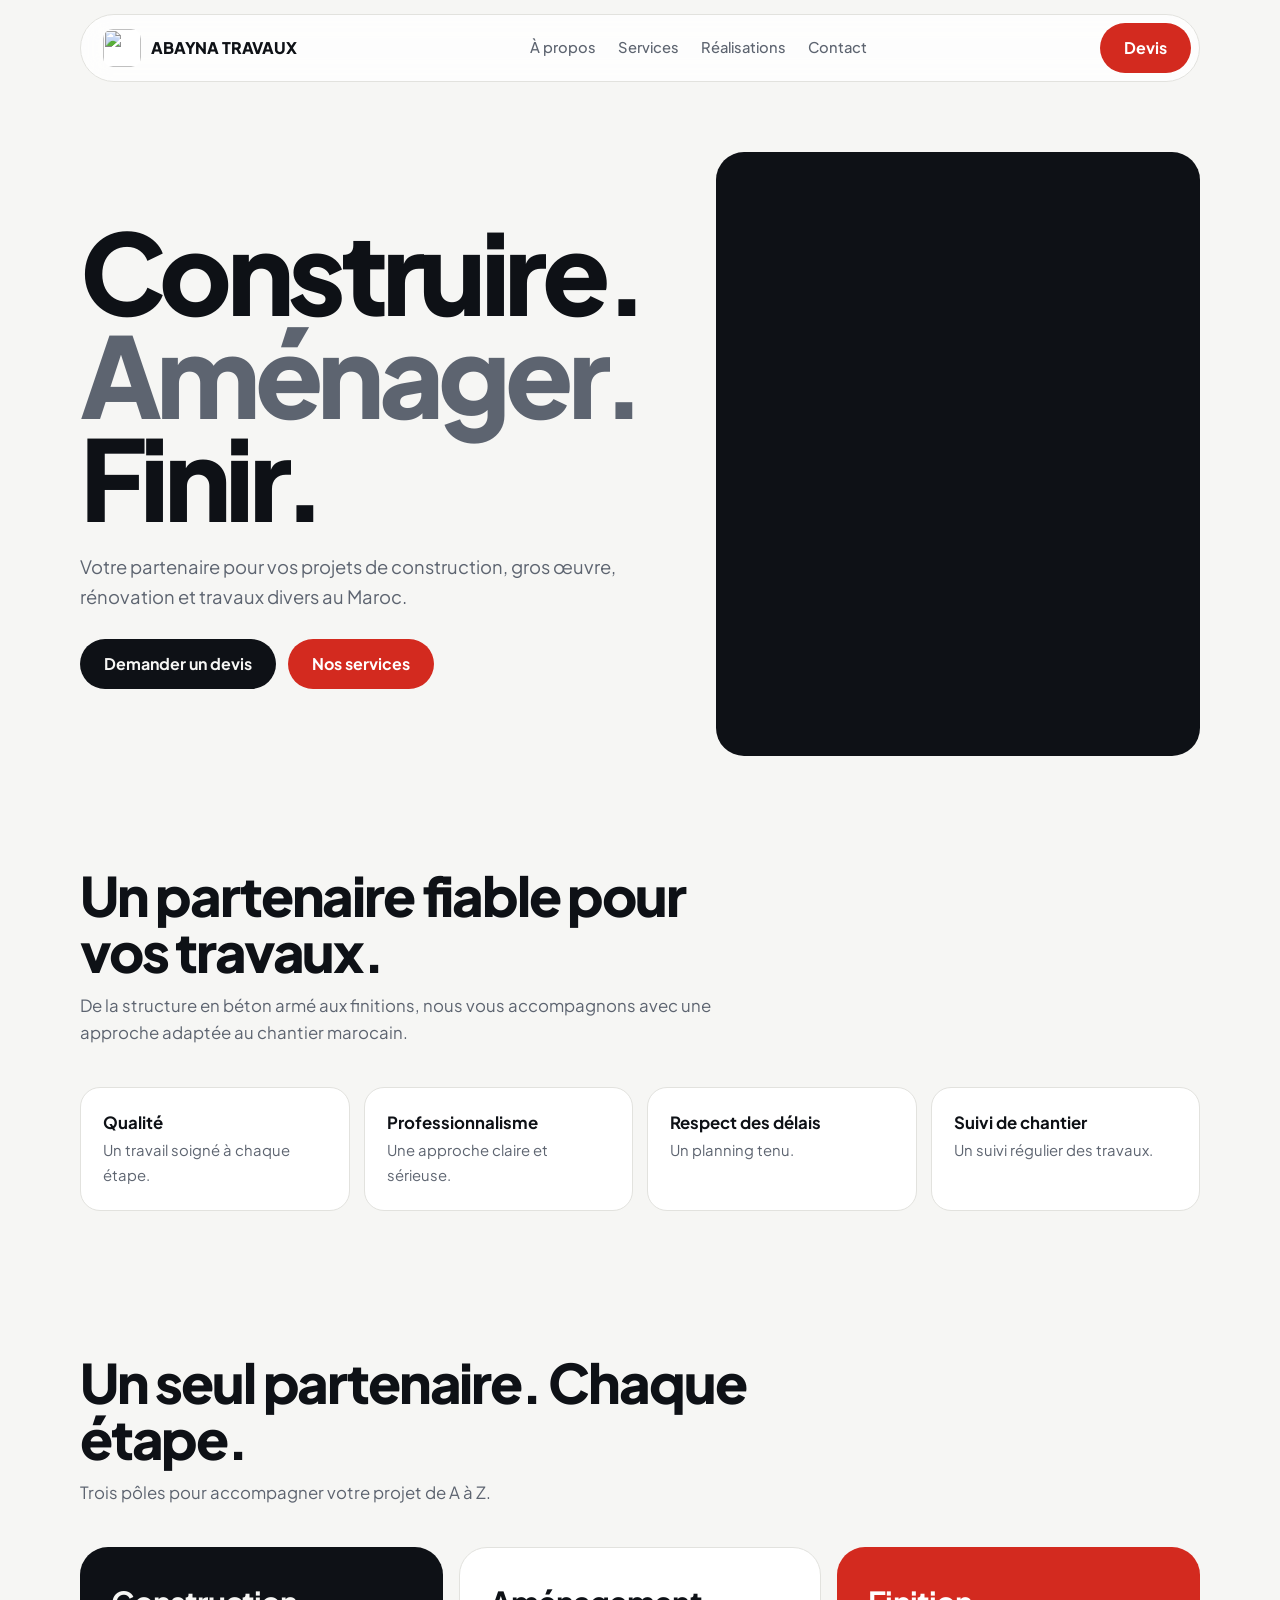
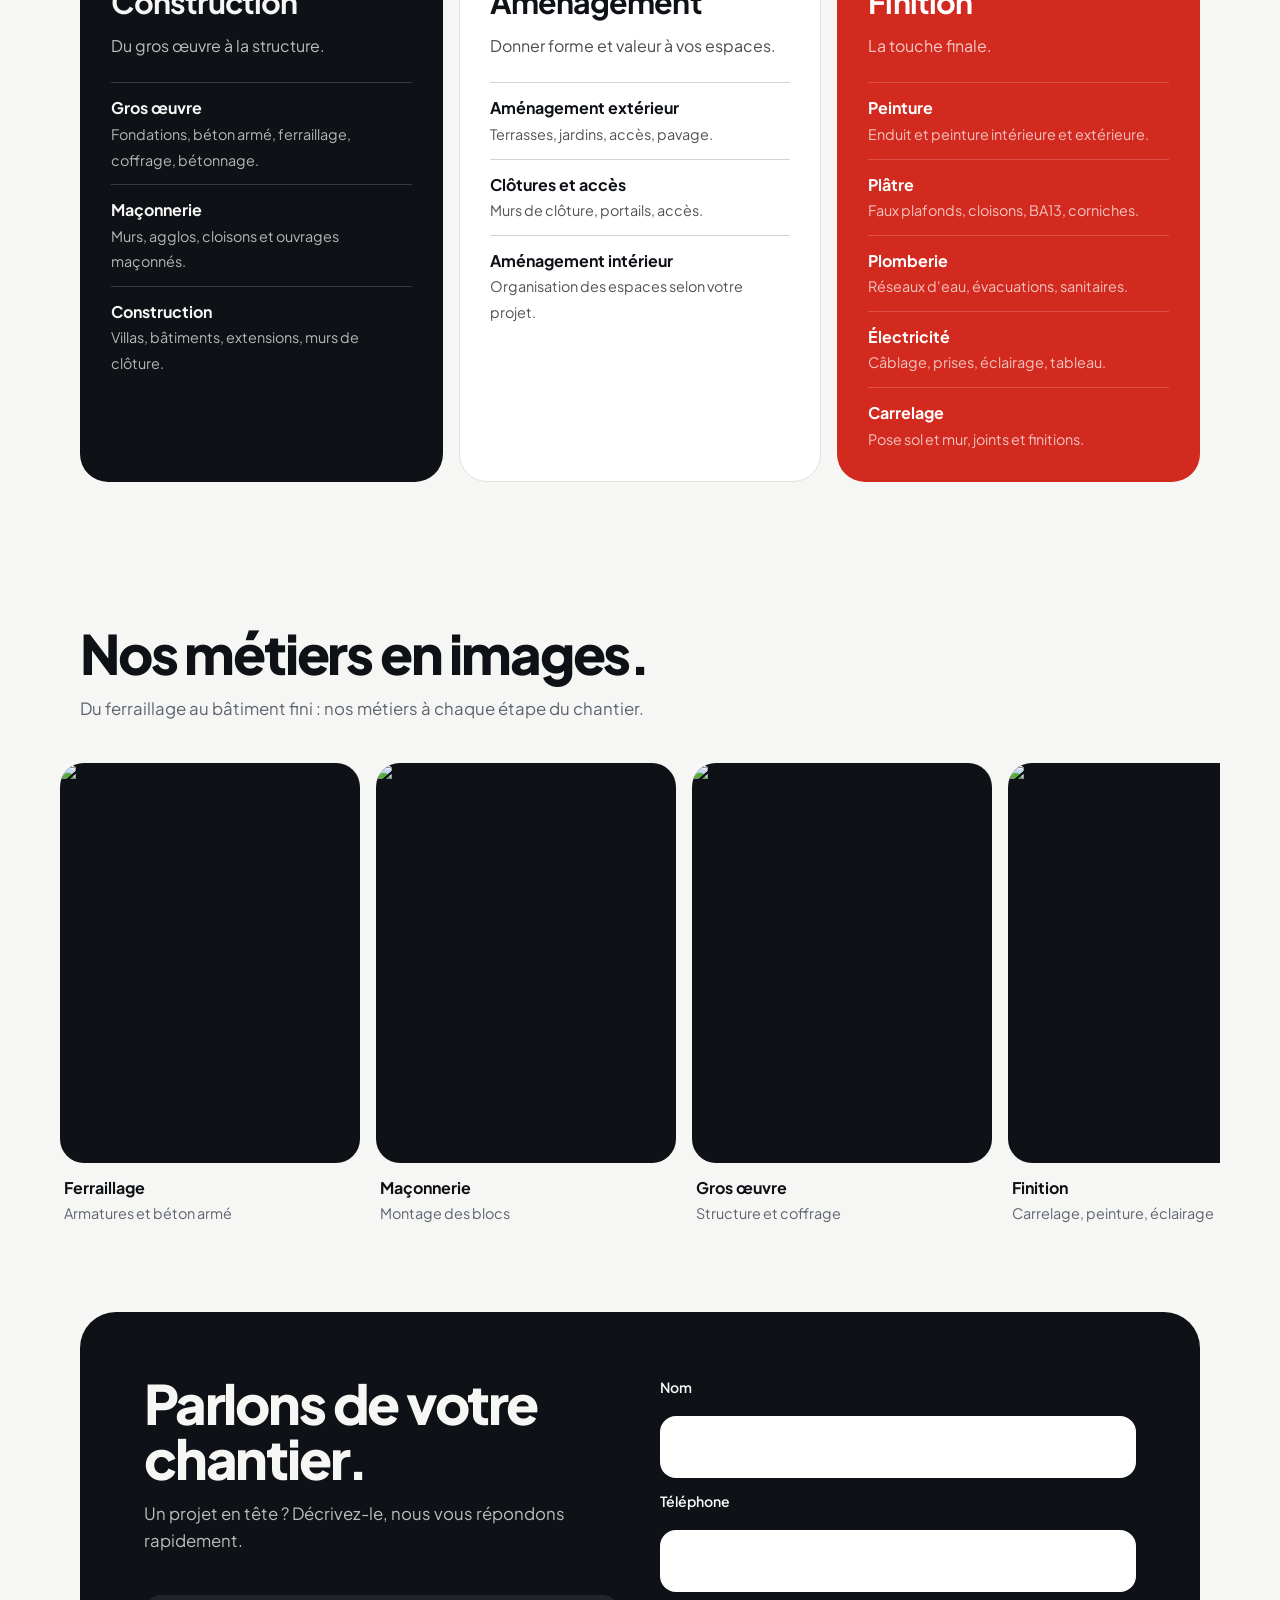
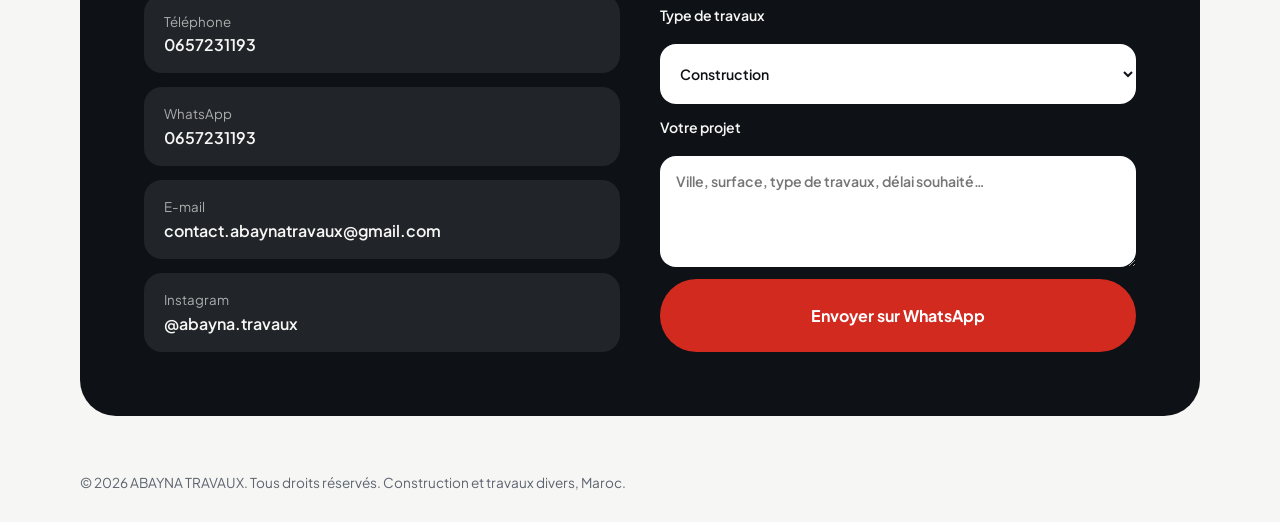
==== index.html @ 424bc0f3 "Add files via upload" ====
<!DOCTYPE html>
<html lang="fr">
<head>
<meta charset="utf-8">
<meta name="viewport" content="width=device-width, initial-scale=1, viewport-fit=cover">
<title>ABAYNA TRAVAUX | Construction, Aménagement & Finition</title>
<meta name="description" content="ABAYNA TRAVAUX : construction, gros œuvre, rénovation et finitions au Maroc.">
<link href="https://fonts.googleapis.com/css2?family=Plus+Jakarta+Sans:wght@400;500;700;800&display=swap" rel="stylesheet">
<link rel="stylesheet" href="style.css">
</head>
<body>
<header><div class="w"><div class="bar">
<a class="logo" href="#accueil"><img src="assets/logo.png" alt="" width="38" height="38">ABAYNA TRAVAUX</a>
<nav aria-label="Navigation principale"><a href="#apropos">À propos</a><a href="#services">Services</a><a href="#projets">Réalisations</a><a href="#contact">Contact</a></nav>
<a class="btn" href="#contact">Devis</a>
</div></div></header>

<main class="w" id="accueil">
<div class="hero">
<div>
<h1><span>Construire.</span><span>Aménager.</span><span>Finir.</span></h1>
<p>Votre partenaire pour vos projets de construction, gros œuvre, rénovation et travaux divers au Maroc.</p>
<div class="btns"><a class="btn d" href="#contact">Demander un devis</a><a class="btn" href="#services">Nos services</a></div>
</div>
<div class="art"><video src="assets/hero.mp4" poster="assets/poster.jpg" autoplay muted loop playsinline preload="auto" aria-label="Une villa, du gros œuvre à la finition"></video></div>
</div>

<section id="apropos">
<h2>Un partenaire fiable pour vos travaux.</h2>
<p class="lead">De la structure en béton armé aux finitions, nous vous accompagnons avec une approche adaptée au chantier marocain.</p>
<div class="vals">
<div><b>Qualité</b><span>Un travail soigné à chaque étape.</span></div>
<div><b>Professionnalisme</b><span>Une approche claire et sérieuse.</span></div>
<div><b>Respect des délais</b><span>Un planning tenu.</span></div>
<div><b>Suivi de chantier</b><span>Un suivi régulier des travaux.</span></div>
</div>
</section>

<section id="services">
<h2>Un seul partenaire. Chaque étape.</h2>
<p class="lead">Trois pôles pour accompagner votre projet de A à Z.</p>
<div class="bento">
<div class="pole k"><h3>Construction</h3><p>Du gros œuvre à la structure.</p><ul>
<li><b>Gros œuvre</b><span>Fondations, béton armé, ferraillage, coffrage, bétonnage.</span></li>
<li><b>Maçonnerie</b><span>Murs, agglos, cloisons et ouvrages maçonnés.</span></li>
<li><b>Construction</b><span>Villas, bâtiments, extensions, murs de clôture.</span></li></ul></div>
<div class="pole"><h3>Aménagement</h3><p>Donner forme et valeur à vos espaces.</p><ul>
<li><b>Aménagement extérieur</b><span>Terrasses, jardins, accès, pavage.</span></li>
<li><b>Clôtures et accès</b><span>Murs de clôture, portails, accès.</span></li>
<li><b>Aménagement intérieur</b><span>Organisation des espaces selon votre projet.</span></li></ul></div>
<div class="pole y"><h3>Finition</h3><p>La touche finale.</p><ul>
<li><b>Peinture</b><span>Enduit et peinture intérieure et extérieure.</span></li>
<li><b>Plâtre</b><span>Faux plafonds, cloisons, BA13, corniches.</span></li>
<li><b>Plomberie</b><span>Réseaux d'eau, évacuations, sanitaires.</span></li>
<li><b>Électricité</b><span>Câblage, prises, éclairage, tableau.</span></li>
<li><b>Carrelage</b><span>Pose sol et mur, joints et finitions.</span></li></ul></div>
</div>
</section>

<section id="projets">
<h2>Nos métiers en images.</h2>
<p class="lead">Du ferraillage au bâtiment fini : nos métiers à chaque étape du chantier.</p>
<div class="rail"><figure><img src="assets/ferraillage.jpg" alt="Ouvrier ferrailleur sur un chantier" loading="lazy"><figcaption><b>Ferraillage</b><span>Armatures et béton armé</span></figcaption></figure><figure><img src="assets/maconnerie.jpg" alt="Maçons montant un mur en blocs" loading="lazy"><figcaption><b>Maçonnerie</b><span>Montage des blocs</span></figcaption></figure><figure><img src="assets/gros-oeuvre.jpg" alt="Bâtiment en béton en construction" loading="lazy"><figcaption><b>Gros œuvre</b><span>Structure et coffrage</span></figcaption></figure><figure><img src="assets/finition.jpg" alt="Ouvriers de finition dans une cuisine" loading="lazy"><figcaption><b>Finition</b><span>Carrelage, peinture, éclairage</span></figcaption></figure><figure><img src="assets/batiment-fini.jpg" alt="Villa moderne terminée" loading="lazy"><figcaption><b>Bâtiment fini</b><span>Façade et revêtements</span></figcaption></figure>
</div>
</section>

<div class="contact" id="contact">
<div>
<h2>Parlons de votre chantier.</h2>
<p class="lead">Un projet en tête ? Décrivez-le, nous vous répondons rapidement.</p>
<div class="info">
<a href="tel:+212657231193"><small>Téléphone</small>0657231193</a>
<a href="https://wa.me/212657231193"><small>WhatsApp</small>0657231193</a>
<a href="mailto:contact.abaynatravaux@gmail.com"><small>E-mail</small>contact.abaynatravaux@gmail.com</a>
<a href="https://www.instagram.com/abayna.travaux/"><small>Instagram</small>@abayna.travaux</a>
</div>
</div>
<form id="f">
<label>Nom<input name="nom" required autocomplete="name"></label>
<label>Téléphone<input name="tel" type="tel" required autocomplete="tel"></label>
<label>Type de travaux<select name="type"><option>Construction</option><option>Aménagement</option><option>Finition</option><option>Autre</option></select></label>
<label>Votre projet<textarea name="msg" placeholder="Ville, surface, type de travaux, délai souhaité…"></textarea></label>
<button class="btn" type="submit">Envoyer sur WhatsApp</button>
</form>
</div>
</main>

<footer><div class="w">© 2026 ABAYNA TRAVAUX. Tous droits réservés. Construction et travaux divers, Maroc.</div></footer>

<script src="script.js"></script>
</body>
</html>
---- style.css ----
:root{--bg:#f6f6f4;--ink:#0e1116;--mut:#5d6470;--card:#fff;--line:#e2e2de;--acc:#d32a1f;--on-acc:#ffffff;--panel:#0e1116;--on-panel:#f6f6f4;--r:28px;
box-sizing:border-box;padding-top:env(safe-area-inset-top,0px);padding-bottom:env(safe-area-inset-bottom,0px)}
@media(prefers-color-scheme:dark){:root:not([data-theme="light"]){--bg:#0b0e13;--ink:#f1f1ee;--mut:#9aa1ad;--card:#141922;--line:#232a36;--panel:#1b2230;--on-panel:#f1f1ee}
}
:root[data-theme="dark"]{--bg:#0b0e13;--ink:#f1f1ee;--mut:#9aa1ad;--card:#141922;--line:#232a36;--panel:#1b2230;--on-panel:#f1f1ee}
*{box-sizing:border-box}
html{scroll-padding-top:90px;scroll-behavior:smooth}
body{margin:0;background:var(--bg);color:var(--ink);font-family:"Plus Jakarta Sans",system-ui,Arial,sans-serif;line-height:1.6;-webkit-font-smoothing:antialiased}
a{color:inherit}
:focus-visible{outline:3px solid var(--acc);outline-offset:3px}
.w{max-width:1160px;margin:0 auto;padding:0 20px}
header{position:sticky;top:env(safe-area-inset-top,0px);z-index:10;padding:14px 0}
.bar{display:flex;justify-content:space-between;align-items:center;gap:12px;background:color-mix(in srgb,var(--card) 80%,transparent);backdrop-filter:blur(14px);-webkit-backdrop-filter:blur(14px);border:1px solid var(--line);border-radius:999px;padding:8px 8px 8px 22px}
.logo{font-weight:800;text-decoration:none;letter-spacing:-.01em;white-space:nowrap}
nav{display:flex;gap:22px;font-weight:500;font-size:.92rem}
nav a{text-decoration:none;color:var(--mut)}
nav a:hover{color:var(--ink)}
.btn{display:inline-flex;align-items:center;justify-content:center;background:var(--acc);color:var(--on-acc);font:inherit;font-weight:700;padding:12px 24px;border-radius:999px;text-decoration:none;border:0;cursor:pointer;transition:transform .15s}
.btn:hover{transform:translateY(-2px)}
.btn.d{background:var(--ink);color:var(--bg)}
.hero{padding:56px 0 40px;display:grid;grid-template-columns:1.25fr 1fr;gap:32px;align-items:center}
h1{font-size:clamp(3rem,9vw,7rem);line-height:.92;font-weight:800;letter-spacing:-.05em;margin:0 0 24px}
h1 span{display:block}
h1 span:nth-child(2){color:var(--mut)}
.hero p{max-width:46ch;font-size:1.15rem;color:var(--mut);margin:0 0 28px}
.btns{display:flex;gap:12px;flex-wrap:wrap}
.art{aspect-ratio:4/5;border-radius:var(--r);background:var(--panel);position:relative;overflow:hidden}
.art i{position:absolute;bottom:0;background:linear-gradient(180deg,#3a4556,#232b38);border-radius:10px 10px 0 0;width:22%}
.art i:nth-child(1){left:8%;height:46%}
.art i:nth-child(2){left:32%;height:78%;background:linear-gradient(180deg,var(--acc),#e0a800)}
.art i:nth-child(3){left:56%;height:58%}
.art i:nth-child(4){left:80%;height:34%;width:14%}
.art::after{content:"";position:absolute;inset:0;background-image:linear-gradient(rgba(255,255,255,.06) 1px,transparent 1px),linear-gradient(90deg,rgba(255,255,255,.06) 1px,transparent 1px);background-size:36px 36px}
section{padding:72px 0}
h2{font-size:clamp(2rem,5vw,3.4rem);font-weight:800;letter-spacing:-.04em;line-height:1.02;margin:0 0 14px;max-width:18ch}
.lead{color:var(--mut);max-width:58ch;margin:0 0 40px;font-size:1.05rem}
.vals{display:grid;grid-template-columns:repeat(auto-fit,minmax(210px,1fr));gap:14px}
.vals div{background:var(--card);border:1px solid var(--line);border-radius:20px;padding:22px}
.vals b{display:block;font-size:1.05rem}
.vals span{color:var(--mut);font-size:.93rem}
.bento{display:grid;grid-template-columns:repeat(3,1fr);gap:16px}
.pole{background:var(--card);border:1px solid var(--line);border-radius:var(--r);padding:30px;display:flex;flex-direction:column;gap:6px}
.pole.k{background:var(--panel);color:var(--on-panel);border-color:transparent}
.pole.y{background:var(--acc);color:#fff;border-color:transparent}
.pole h3{font-size:1.9rem;letter-spacing:-.03em;margin:0}
.pole>p{margin:0 0 18px;opacity:.75}
.pole ul{list-style:none;margin:0;padding:0;display:grid;gap:12px}
.pole li{padding-top:12px;border-top:1px solid color-mix(in srgb,currentColor 18%,transparent)}
.pole li b{display:block}
.pole li span{font-size:.9rem;opacity:.72}
.rail{display:flex;gap:16px;overflow-x:auto;padding-bottom:14px;scroll-snap-type:x mandatory;margin:0 -20px;padding-inline:20px}
.rail figure{flex:0 0 min(78vw,300px);margin:0;scroll-snap-align:start}
.ph{aspect-ratio:3/4;border-radius:24px;background:linear-gradient(160deg,var(--panel),#3a4556);position:relative;overflow:hidden}
.ph::before{content:attr(data-n);position:absolute;top:16px;left:18px;font-weight:800;font-size:2.4rem;letter-spacing:-.04em;color:var(--acc)}
.rail figcaption{padding:12px 4px 0}
.rail figcaption b{display:block}
.rail figcaption span{color:var(--mut);font-size:.9rem}
.contact{background:var(--panel);color:var(--on-panel);border-radius:36px;padding:clamp(28px,6vw,64px);display:grid;grid-template-columns:1fr 1fr;gap:40px;margin-bottom:56px}
.contact h2{max-width:12ch}
.contact .lead{opacity:.75;color:inherit}
.info{display:grid;gap:14px;margin-top:8px}
.info a{display:block;padding:16px 20px;border-radius:18px;background:color-mix(in srgb,currentColor 8%,transparent);text-decoration:none;font-weight:600}
.info a small{display:block;font-weight:400;opacity:.65}
form{display:grid;gap:12px}
label{font-weight:600;font-size:.88rem;display:grid;gap:6px}
input,select,textarea{font:inherit;padding:14px 16px;border:0;background:#fff;color:#0e1116;border-radius:16px;width:100%}
textarea{min-height:100px;resize:vertical}
footer{padding:0 0 28px;font-size:.85rem;color:var(--mut)}
@media(max-width:860px){.hero,.contact{grid-template-columns:1fr}
.bento{grid-template-columns:1fr}
nav{display:none}
.art{aspect-ratio:16/10}
section{padding:52px 0}
}
@media(prefers-reduced-motion:reduce){*{transition:none!important;scroll-behavior:auto!important}
}
.logo{display:flex;align-items:center;gap:10px}
.logo img{width:38px;height:38px;border-radius:10px;background:#fff;display:block}
.art::after{display:none}
.art video{position:absolute;inset:0;width:100%;height:100%;object-fit:cover;display:block}
.rail img{width:100%;aspect-ratio:3/4;object-fit:cover;border-radius:24px;display:block;background:var(--panel)}
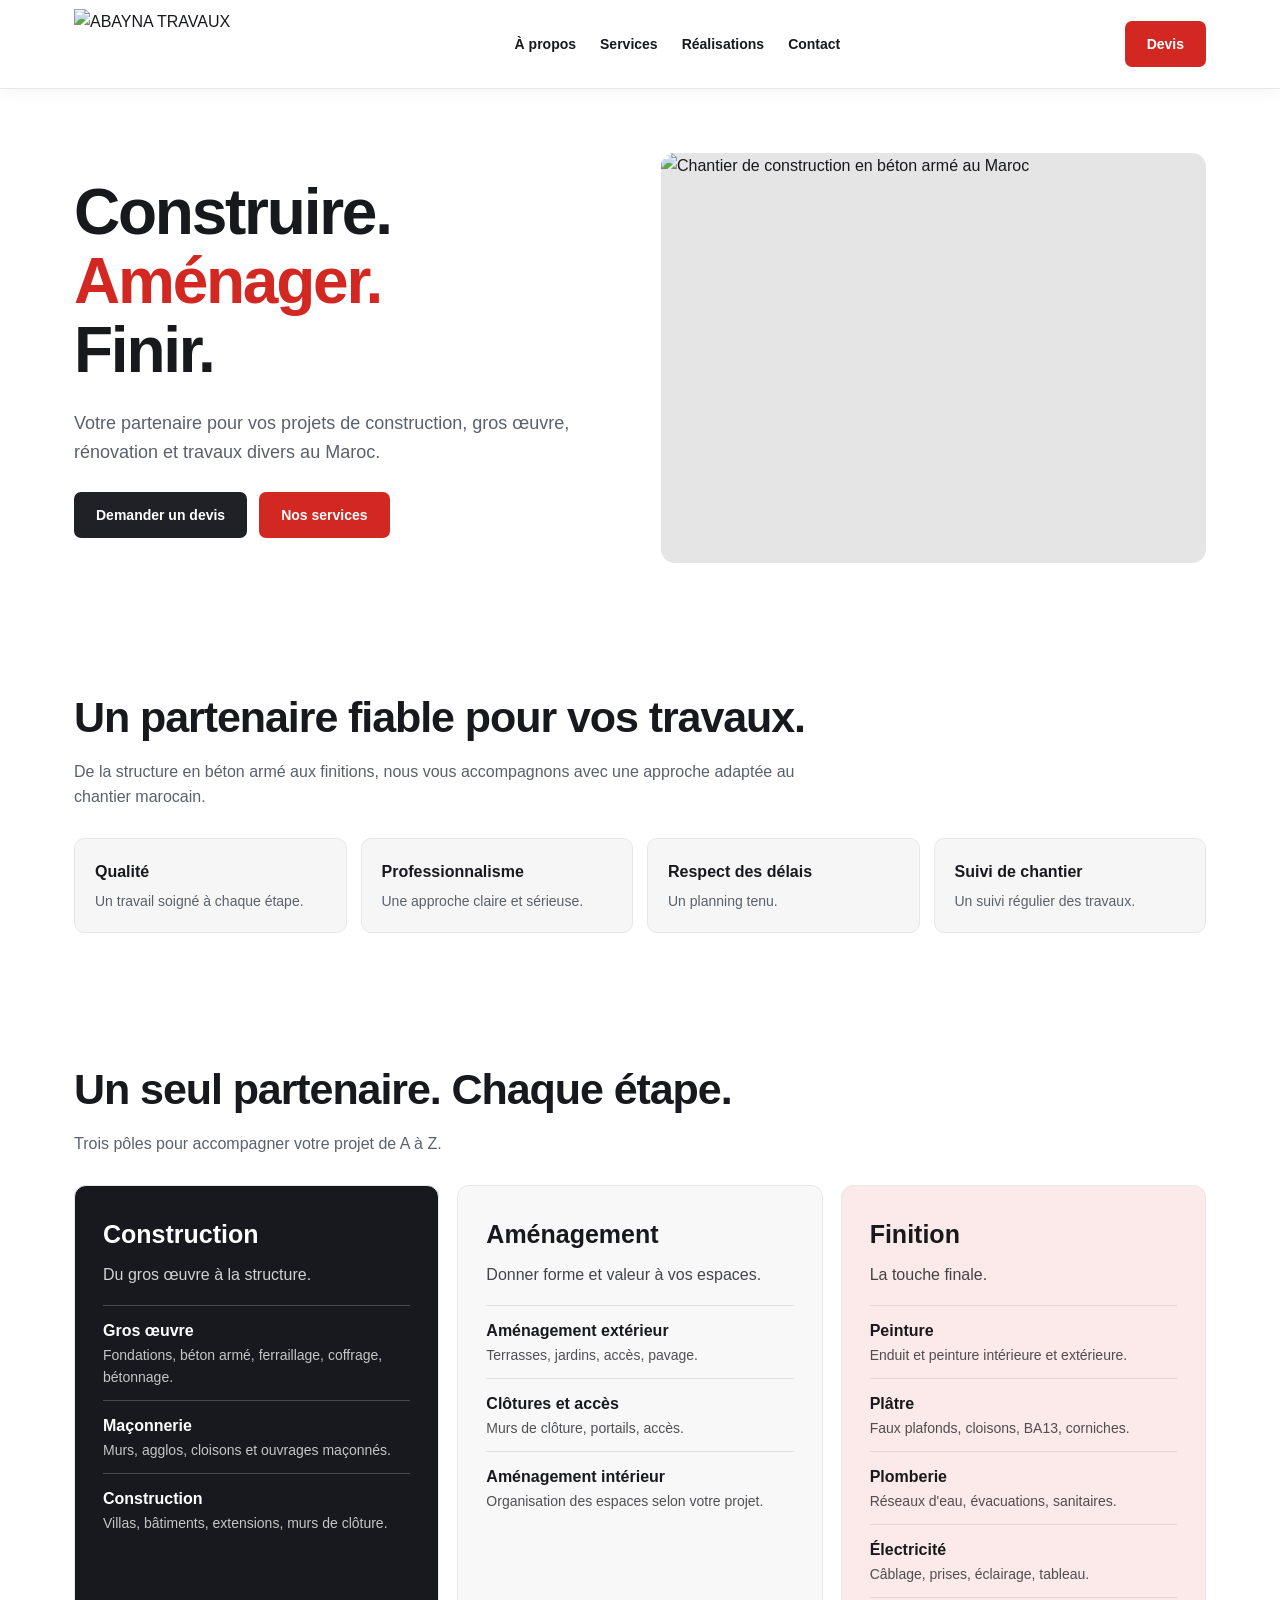
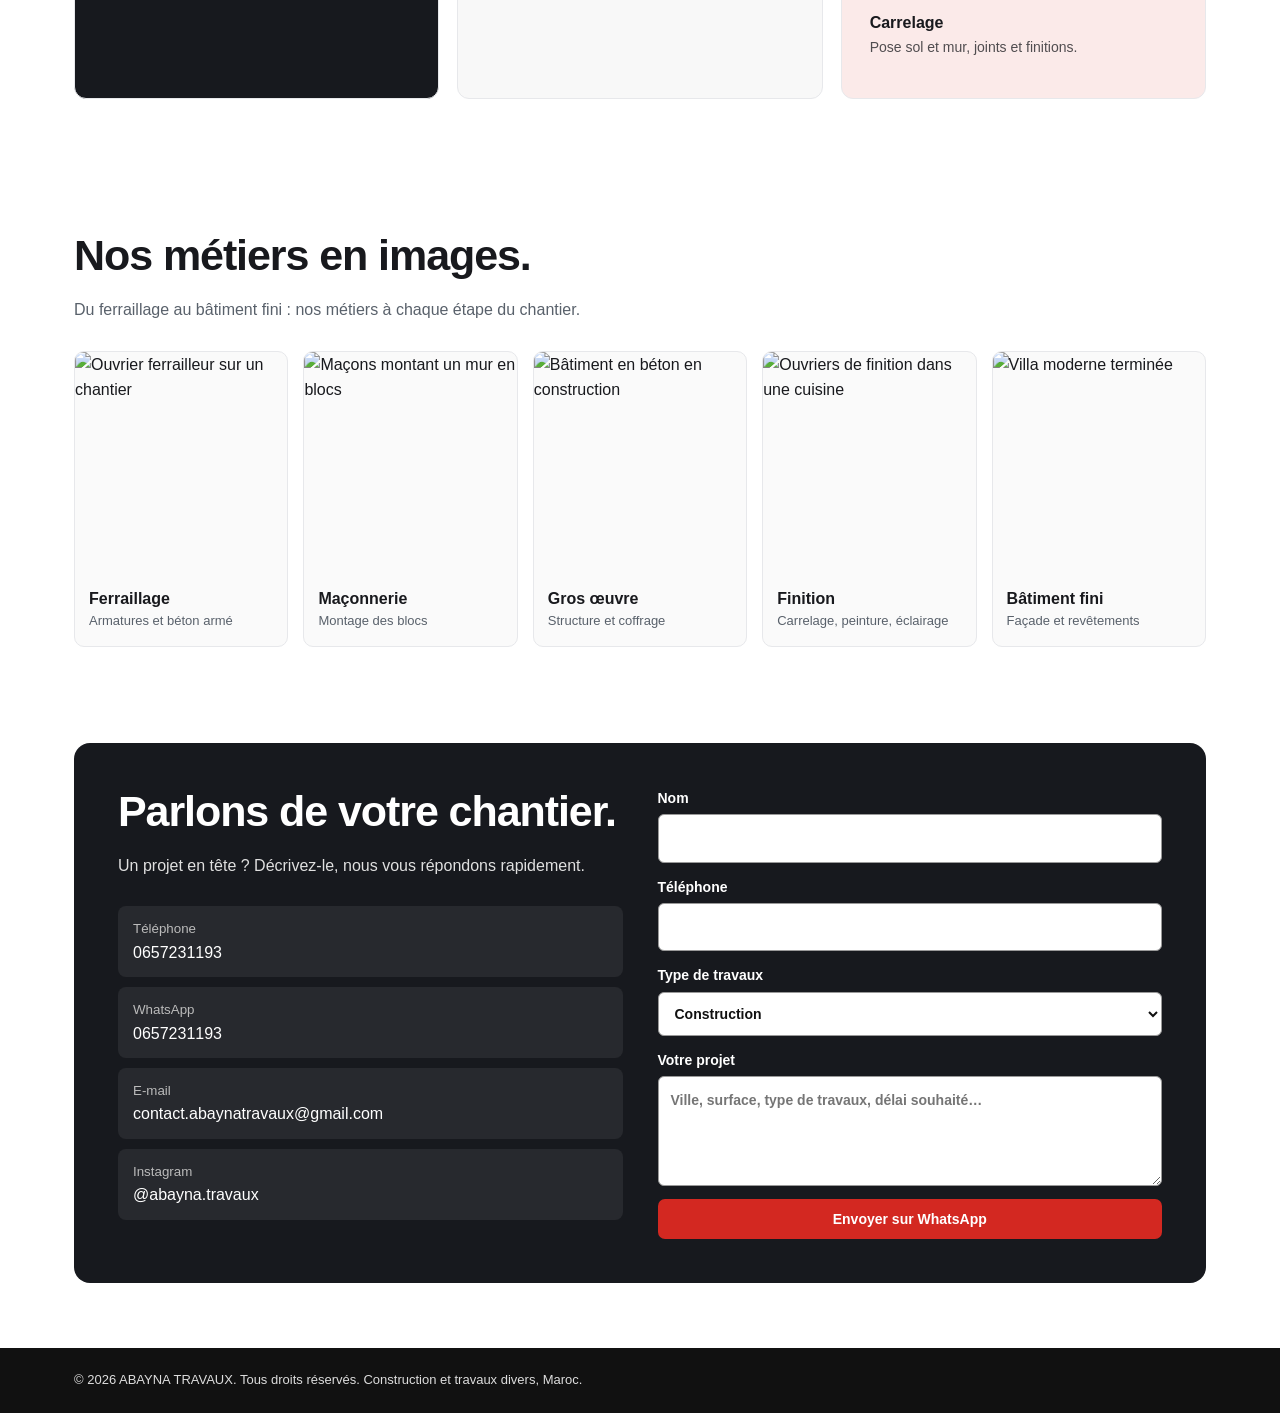
==== commit d1e6c982: "Add files via upload" ====
--- a/index.html
+++ b/index.html
@@ -10,7 +10,7 @@
 </head>
 <body>
 <header><div class="w"><div class="bar">
-<a class="logo" href="#accueil"><img src="assets/logo.png" alt="" width="38" height="38">ABAYNA TRAVAUX</a>
+<a class="logo" href="#accueil"><img src="assets/logo.png" alt="ABAYNA TRAVAUX"></a>
 <nav aria-label="Navigation principale"><a href="#apropos">À propos</a><a href="#services">Services</a><a href="#projets">Réalisations</a><a href="#contact">Contact</a></nav>
 <a class="btn" href="#contact">Devis</a>
 </div></div></header>
@@ -22,7 +22,7 @@
 <p>Votre partenaire pour vos projets de construction, gros œuvre, rénovation et travaux divers au Maroc.</p>
 <div class="btns"><a class="btn d" href="#contact">Demander un devis</a><a class="btn" href="#services">Nos services</a></div>
 </div>
-<div class="art"><video src="assets/hero.mp4" poster="assets/poster.jpg" autoplay muted loop playsinline preload="auto" aria-label="Une villa, du gros œuvre à la finition"></video></div>
+<div class="art"><img src="assets/gros-oeuvre.jpg" alt="Chantier de construction en béton armé au Maroc" fetchpriority="high"></div>
 </div>
 
 <section id="apropos">
--- a/style.css
+++ b/style.css
@@ -1,82 +1,3 @@
-:root{--bg:#f6f6f4;--ink:#0e1116;--mut:#5d6470;--card:#fff;--line:#e2e2de;--acc:#d32a1f;--on-acc:#ffffff;--panel:#0e1116;--on-panel:#f6f6f4;--r:28px;
-box-sizing:border-box;padding-top:env(safe-area-inset-top,0px);padding-bottom:env(safe-area-inset-bottom,0px)}
-@media(prefers-color-scheme:dark){:root:not([data-theme="light"]){--bg:#0b0e13;--ink:#f1f1ee;--mut:#9aa1ad;--card:#141922;--line:#232a36;--panel:#1b2230;--on-panel:#f1f1ee}
-}
-:root[data-theme="dark"]{--bg:#0b0e13;--ink:#f1f1ee;--mut:#9aa1ad;--card:#141922;--line:#232a36;--panel:#1b2230;--on-panel:#f1f1ee}
-*{box-sizing:border-box}
-html{scroll-padding-top:90px;scroll-behavior:smooth}
-body{margin:0;background:var(--bg);color:var(--ink);font-family:"Plus Jakarta Sans",system-ui,Arial,sans-serif;line-height:1.6;-webkit-font-smoothing:antialiased}
-a{color:inherit}
-:focus-visible{outline:3px solid var(--acc);outline-offset:3px}
-.w{max-width:1160px;margin:0 auto;padding:0 20px}
-header{position:sticky;top:env(safe-area-inset-top,0px);z-index:10;padding:14px 0}
-.bar{display:flex;justify-content:space-between;align-items:center;gap:12px;background:color-mix(in srgb,var(--card) 80%,transparent);backdrop-filter:blur(14px);-webkit-backdrop-filter:blur(14px);border:1px solid var(--line);border-radius:999px;padding:8px 8px 8px 22px}
-.logo{font-weight:800;text-decoration:none;letter-spacing:-.01em;white-space:nowrap}
-nav{display:flex;gap:22px;font-weight:500;font-size:.92rem}
-nav a{text-decoration:none;color:var(--mut)}
-nav a:hover{color:var(--ink)}
-.btn{display:inline-flex;align-items:center;justify-content:center;background:var(--acc);color:var(--on-acc);font:inherit;font-weight:700;padding:12px 24px;border-radius:999px;text-decoration:none;border:0;cursor:pointer;transition:transform .15s}
-.btn:hover{transform:translateY(-2px)}
-.btn.d{background:var(--ink);color:var(--bg)}
-.hero{padding:56px 0 40px;display:grid;grid-template-columns:1.25fr 1fr;gap:32px;align-items:center}
-h1{font-size:clamp(3rem,9vw,7rem);line-height:.92;font-weight:800;letter-spacing:-.05em;margin:0 0 24px}
-h1 span{display:block}
-h1 span:nth-child(2){color:var(--mut)}
-.hero p{max-width:46ch;font-size:1.15rem;color:var(--mut);margin:0 0 28px}
-.btns{display:flex;gap:12px;flex-wrap:wrap}
-.art{aspect-ratio:4/5;border-radius:var(--r);background:var(--panel);position:relative;overflow:hidden}
-.art i{position:absolute;bottom:0;background:linear-gradient(180deg,#3a4556,#232b38);border-radius:10px 10px 0 0;width:22%}
-.art i:nth-child(1){left:8%;height:46%}
-.art i:nth-child(2){left:32%;height:78%;background:linear-gradient(180deg,var(--acc),#e0a800)}
-.art i:nth-child(3){left:56%;height:58%}
-.art i:nth-child(4){left:80%;height:34%;width:14%}
-.art::after{content:"";position:absolute;inset:0;background-image:linear-gradient(rgba(255,255,255,.06) 1px,transparent 1px),linear-gradient(90deg,rgba(255,255,255,.06) 1px,transparent 1px);background-size:36px 36px}
-section{padding:72px 0}
-h2{font-size:clamp(2rem,5vw,3.4rem);font-weight:800;letter-spacing:-.04em;line-height:1.02;margin:0 0 14px;max-width:18ch}
-.lead{color:var(--mut);max-width:58ch;margin:0 0 40px;font-size:1.05rem}
-.vals{display:grid;grid-template-columns:repeat(auto-fit,minmax(210px,1fr));gap:14px}
-.vals div{background:var(--card);border:1px solid var(--line);border-radius:20px;padding:22px}
-.vals b{display:block;font-size:1.05rem}
-.vals span{color:var(--mut);font-size:.93rem}
-.bento{display:grid;grid-template-columns:repeat(3,1fr);gap:16px}
-.pole{background:var(--card);border:1px solid var(--line);border-radius:var(--r);padding:30px;display:flex;flex-direction:column;gap:6px}
-.pole.k{background:var(--panel);color:var(--on-panel);border-color:transparent}
-.pole.y{background:var(--acc);color:#fff;border-color:transparent}
-.pole h3{font-size:1.9rem;letter-spacing:-.03em;margin:0}
-.pole>p{margin:0 0 18px;opacity:.75}
-.pole ul{list-style:none;margin:0;padding:0;display:grid;gap:12px}
-.pole li{padding-top:12px;border-top:1px solid color-mix(in srgb,currentColor 18%,transparent)}
-.pole li b{display:block}
-.pole li span{font-size:.9rem;opacity:.72}
-.rail{display:flex;gap:16px;overflow-x:auto;padding-bottom:14px;scroll-snap-type:x mandatory;margin:0 -20px;padding-inline:20px}
-.rail figure{flex:0 0 min(78vw,300px);margin:0;scroll-snap-align:start}
-.ph{aspect-ratio:3/4;border-radius:24px;background:linear-gradient(160deg,var(--panel),#3a4556);position:relative;overflow:hidden}
-.ph::before{content:attr(data-n);position:absolute;top:16px;left:18px;font-weight:800;font-size:2.4rem;letter-spacing:-.04em;color:var(--acc)}
-.rail figcaption{padding:12px 4px 0}
-.rail figcaption b{display:block}
-.rail figcaption span{color:var(--mut);font-size:.9rem}
-.contact{background:var(--panel);color:var(--on-panel);border-radius:36px;padding:clamp(28px,6vw,64px);display:grid;grid-template-columns:1fr 1fr;gap:40px;margin-bottom:56px}
-.contact h2{max-width:12ch}
-.contact .lead{opacity:.75;color:inherit}
-.info{display:grid;gap:14px;margin-top:8px}
-.info a{display:block;padding:16px 20px;border-radius:18px;background:color-mix(in srgb,currentColor 8%,transparent);text-decoration:none;font-weight:600}
-.info a small{display:block;font-weight:400;opacity:.65}
-form{display:grid;gap:12px}
-label{font-weight:600;font-size:.88rem;display:grid;gap:6px}
-input,select,textarea{font:inherit;padding:14px 16px;border:0;background:#fff;color:#0e1116;border-radius:16px;width:100%}
-textarea{min-height:100px;resize:vertical}
-footer{padding:0 0 28px;font-size:.85rem;color:var(--mut)}
-@media(max-width:860px){.hero,.contact{grid-template-columns:1fr}
-.bento{grid-template-columns:1fr}
-nav{display:none}
-.art{aspect-ratio:16/10}
-section{padding:52px 0}
-}
-@media(prefers-reduced-motion:reduce){*{transition:none!important;scroll-behavior:auto!important}
-}
-.logo{display:flex;align-items:center;gap:10px}
-.logo img{width:38px;height:38px;border-radius:10px;background:#fff;display:block}
-.art::after{display:none}
-.art video{position:absolute;inset:0;width:100%;height:100%;object-fit:cover;display:block}
-.rail img{width:100%;aspect-ratio:3/4;object-fit:cover;border-radius:24px;display:block;background:var(--panel)}
 
+:root{--red:#d32821;--ink:#18191d;--mut:#59616b;--line:#e7e8eb;--white:#fff}
+*{box-sizing:border-box}html{scroll-behavior:smooth;scroll-padding-top:100px}body{margin:0;font-family:Arial,Helvetica,sans-serif;background:#fff;color:var(--ink);line-height:1.6;overflow-x:hidden}a{color:inherit}.w{max-width:1180px;margin:auto;padding:0 24px}header{position:sticky;top:0;z-index:100;background:#fff;border-bottom:1px solid var(--line);box-shadow:0 3px 16px #0000000b}.bar{min-height:88px;display:flex;align-items:center;justify-content:space-between;gap:20px}.logo{display:flex;align-items:center;flex:0 0 auto;text-decoration:none}.logo img{display:block;width:auto;height:70px;max-width:175px;object-fit:contain}nav{display:flex;gap:24px;align-items:center;flex-wrap:wrap}nav a{text-decoration:none;font-size:14px;font-weight:700;white-space:nowrap}nav a:hover{color:var(--red)}.btn{background:var(--red);color:#fff;text-decoration:none;padding:12px 22px;border:0;border-radius:7px;font-size:14px;font-weight:700;display:inline-flex;justify-content:center;align-items:center;cursor:pointer}.btn.d{background:#202126}.btns{display:flex;gap:12px;flex-wrap:wrap}.hero{display:grid;grid-template-columns:1fr 1fr;gap:42px;align-items:center;padding:64px 0}.hero h1{font-size:clamp(40px,5vw,70px);line-height:1.08;letter-spacing:-.035em;margin:0 0 24px;overflow-wrap:break-word}.hero h1 span{display:block}.hero h1 span:nth-child(2){color:var(--red)}.hero p{font-size:18px;max-width:520px;color:var(--mut);margin:0 0 25px}.art{border-radius:14px;overflow:hidden;height:410px;background:#e5e5e5}.art img{width:100%;height:100%;display:block;object-fit:cover}section{padding:66px 0}h2{font-size:clamp(29px,3.5vw,43px);line-height:1.16;letter-spacing:-.025em;margin:0 0 16px;max-width:750px}.lead{color:var(--mut);max-width:740px;margin:0 0 28px}.vals{display:grid;grid-template-columns:repeat(4,minmax(0,1fr));gap:14px}.vals div{background:#f6f6f6;padding:20px;border-radius:10px;border:1px solid var(--line)}.vals b,.vals span{display:block}.vals span{font-size:14px;color:var(--mut);margin-top:5px}.bento{display:grid;grid-template-columns:repeat(3,minmax(0,1fr));gap:18px}.pole{border:1px solid var(--line);padding:28px;border-radius:12px;background:#f8f8f8;min-width:0}.pole.k{background:#17191e;color:#fff}.pole.y{background:#fbeae9}.pole h3{font-size:25px;margin:0 0 8px}.pole p{margin:0 0 18px;color:inherit;opacity:.8}.pole ul{list-style:none;margin:0;padding:0}.pole li{border-top:1px solid #aaa5;padding:12px 0}.pole li b,.pole li span{display:block}.pole li span{font-size:14px;opacity:.75}.rail{display:grid;grid-template-columns:repeat(5,minmax(0,1fr));gap:15px}.rail figure{margin:0;min-width:0;background:#fafafa;border:1px solid var(--line);border-radius:10px;overflow:hidden}.rail img{width:100%;height:220px;object-fit:cover;display:block}.rail figcaption{padding:14px}.rail figcaption b,.rail figcaption span{display:block}.rail figcaption span{color:var(--mut);font-size:13px}.contact{background:#17191e;color:#fff;border-radius:16px;padding:44px;display:grid;grid-template-columns:1fr 1fr;gap:35px;margin:30px auto 65px}.contact .lead{color:#e0e0e0}.info{display:grid;gap:10px}.info a{display:block;text-decoration:none;padding:12px 15px;background:#ffffff12;border-radius:8px;overflow-wrap:anywhere}.info small{display:block;color:#bbb}form{display:grid;gap:13px}label{display:grid;gap:5px;font-size:14px;font-weight:700}input,select,textarea{font:inherit;max-width:100%;width:100%;border:1px solid #999;background:#fff;color:#111;padding:12px;border-radius:6px}textarea{min-height:110px;resize:vertical}footer{background:#111;color:#ddd;padding:22px 0;font-size:13px}#accueil,#apropos,#services,#projets,#contact{scroll-margin-top:100px}@media(max-width:950px){.bar{flex-wrap:wrap;padding:10px 0}.logo img{height:60px}nav{order:3;width:100%;justify-content:center;gap:16px;padding-bottom:6px}.hero{gap:24px}.vals{grid-template-columns:repeat(2,minmax(0,1fr))}.bento{grid-template-columns:1fr}.rail{grid-template-columns:repeat(3,minmax(0,1fr))}}@media(max-width:650px){.w{padding:0 16px}.bar{gap:8px;min-height:0}.logo img{height:54px;max-width:130px}.bar>.btn{padding:9px 15px}nav{gap:13px}nav a{font-size:12px}.hero{grid-template-columns:1fr;padding:36px 0;gap:22px}.hero h1{font-size:clamp(38px,10vw,56px)}.hero p{font-size:16px}.art{height:260px}section{padding:45px 0}.vals{grid-template-columns:1fr}.rail{grid-template-columns:repeat(2,minmax(0,1fr));gap:10px}.rail img{height:165px}.rail figcaption{padding:10px}.contact{grid-template-columns:1fr;padding:22px;margin-bottom:35px;gap:25px}h2{font-size:30px}}@media(max-width:380px){.rail{grid-template-columns:1fr}.rail img{height:230px}nav{gap:9px}.logo img{height:48px}}
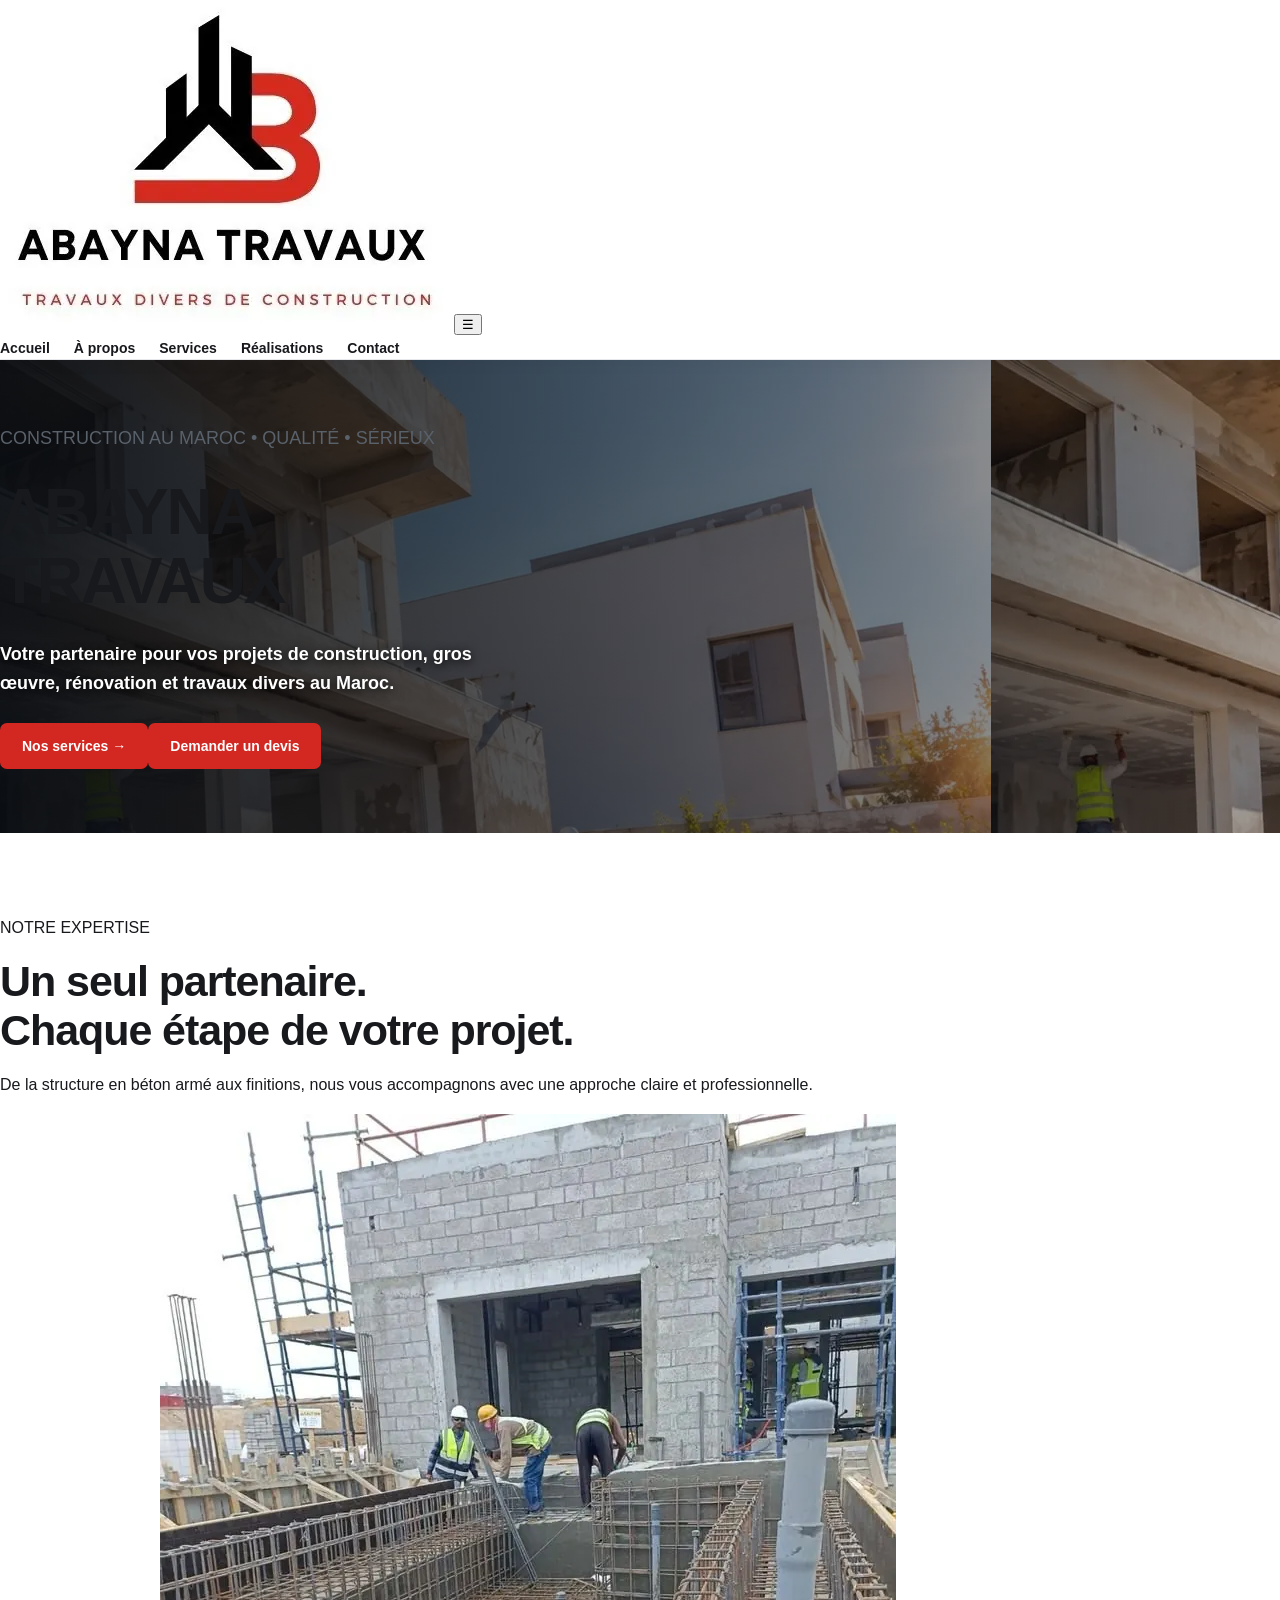
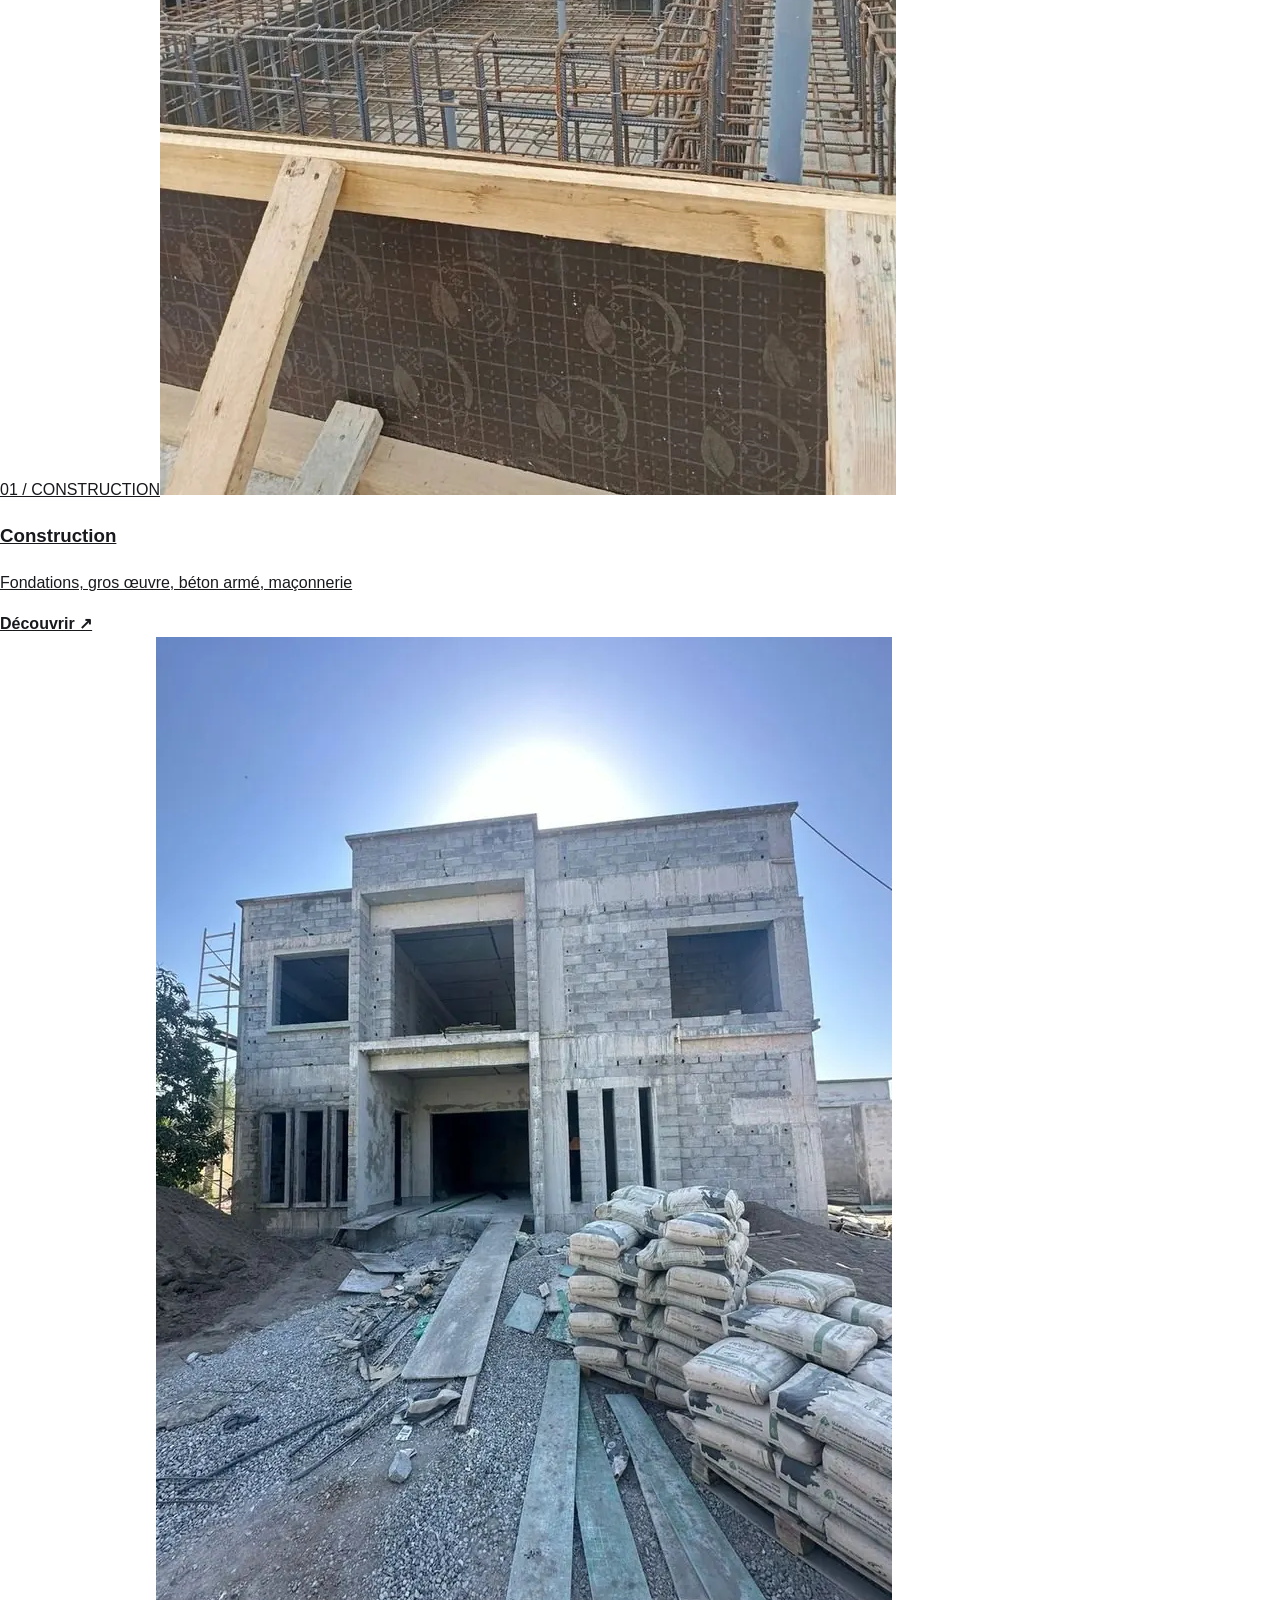
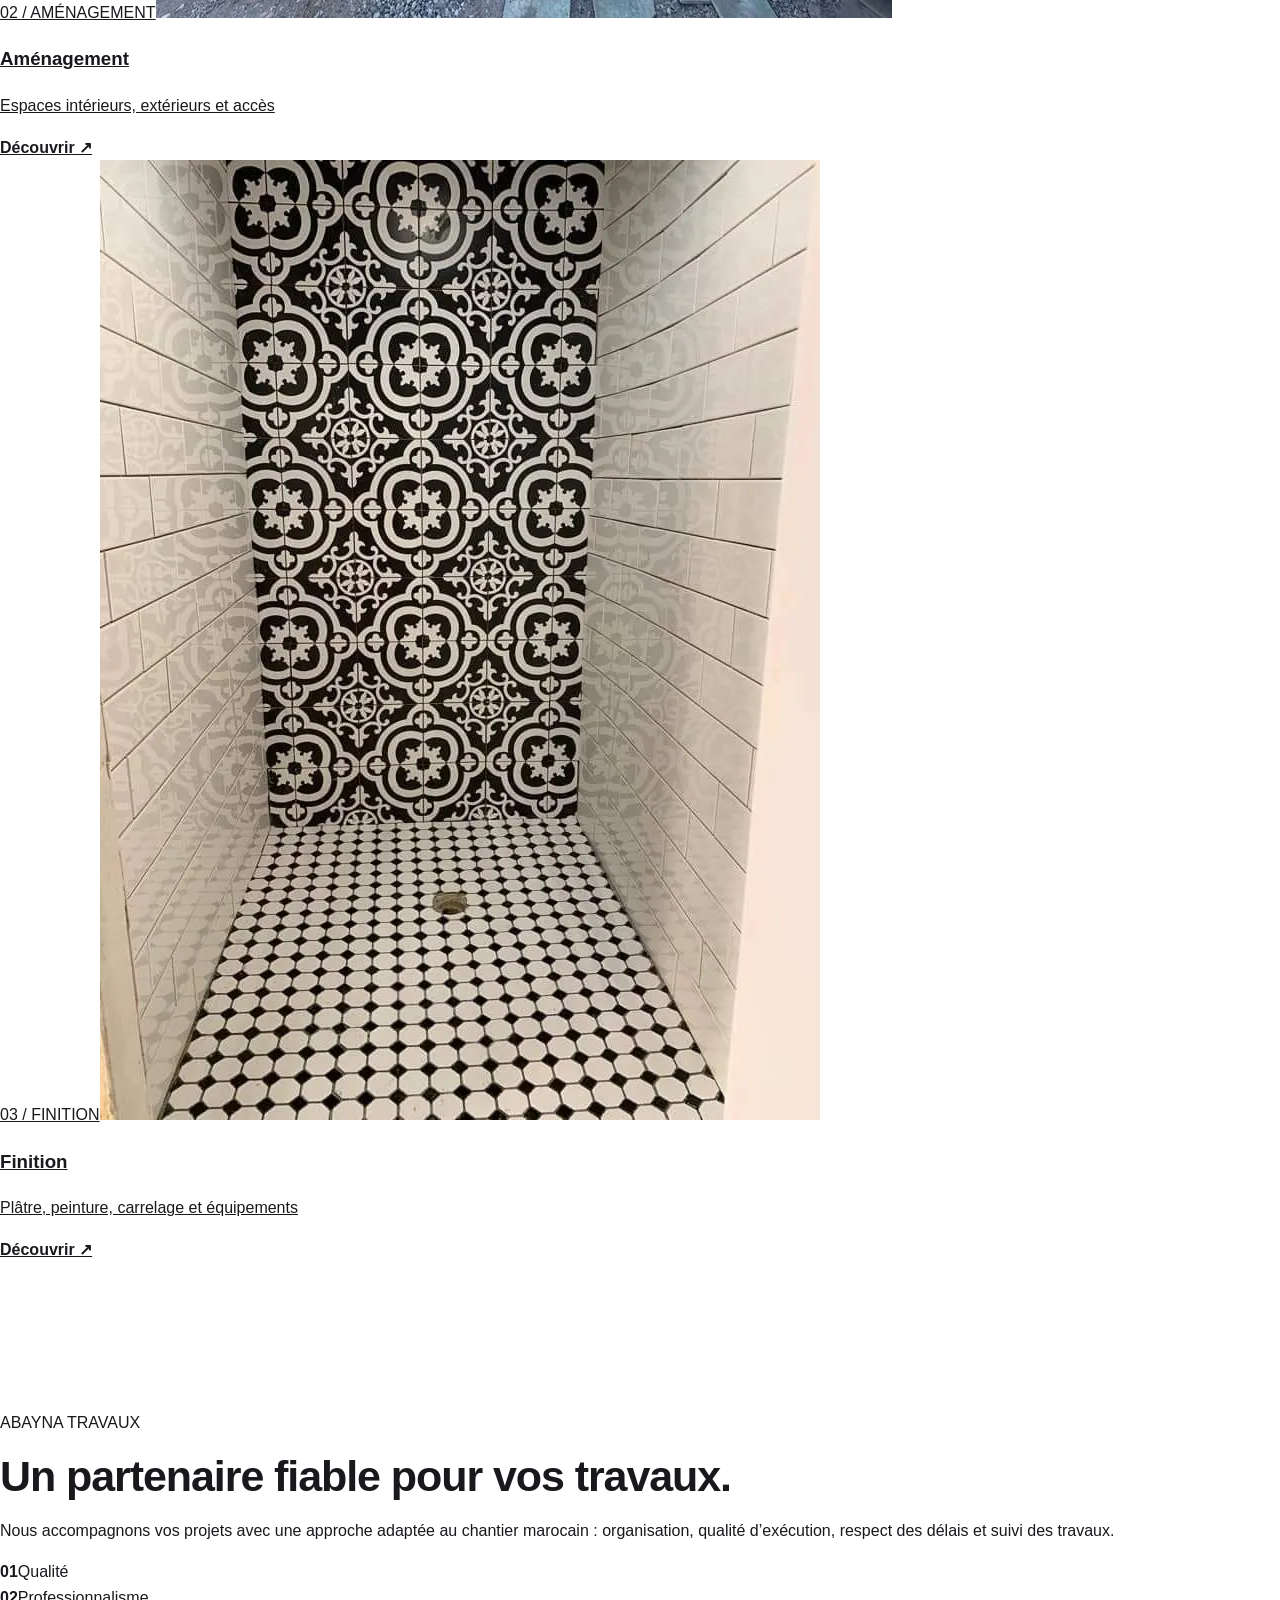
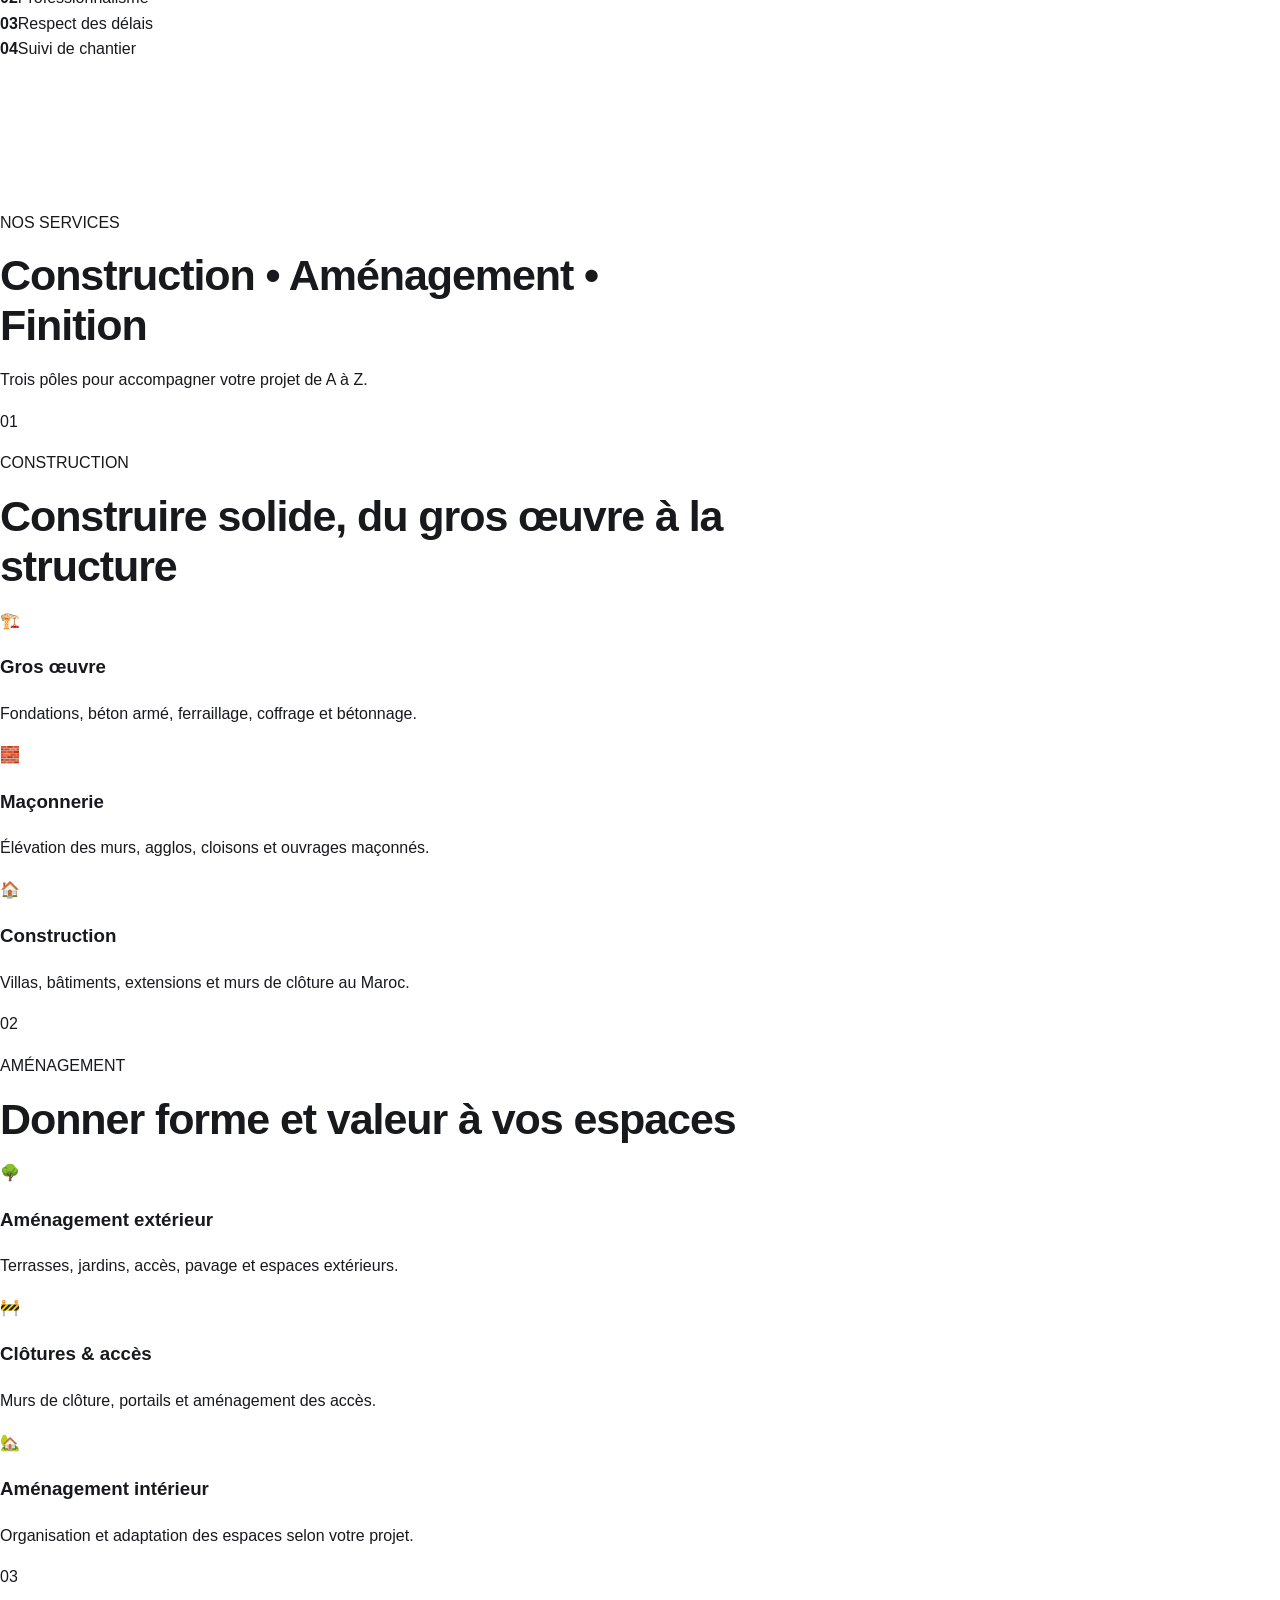
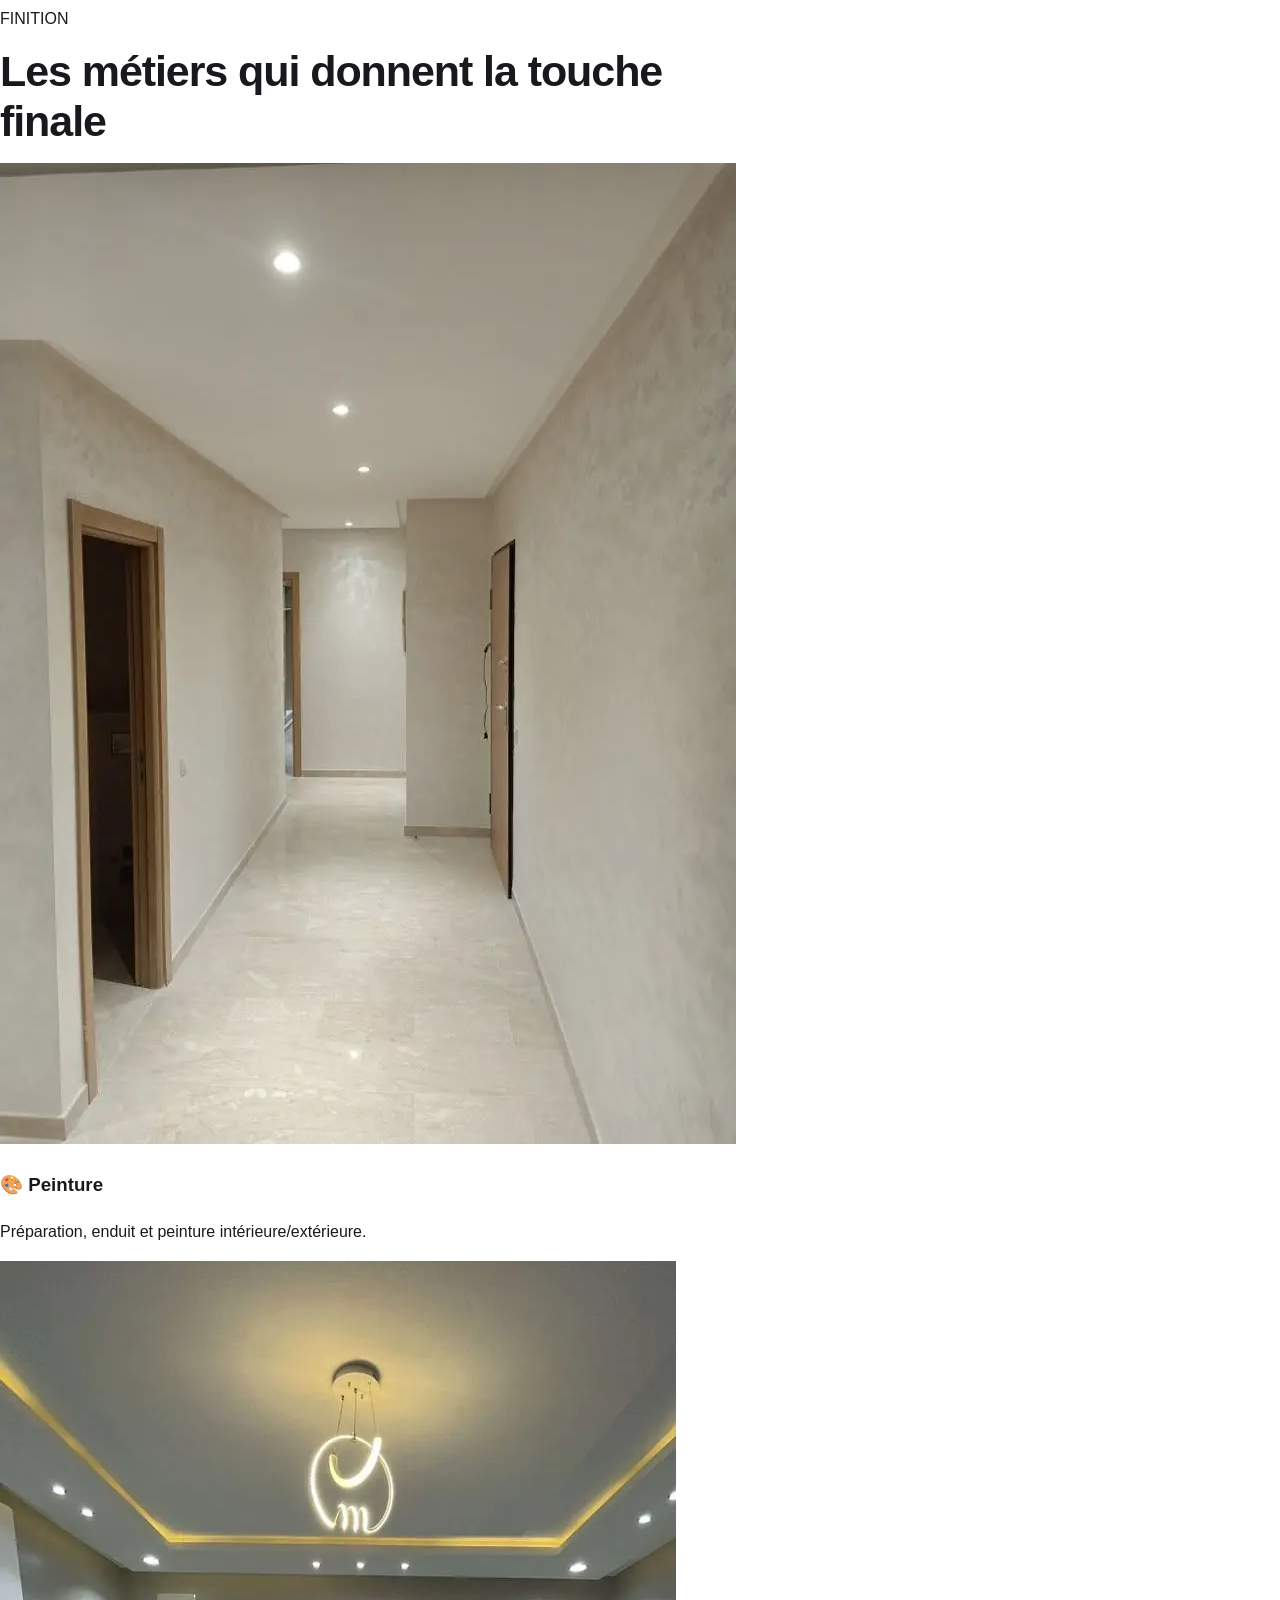
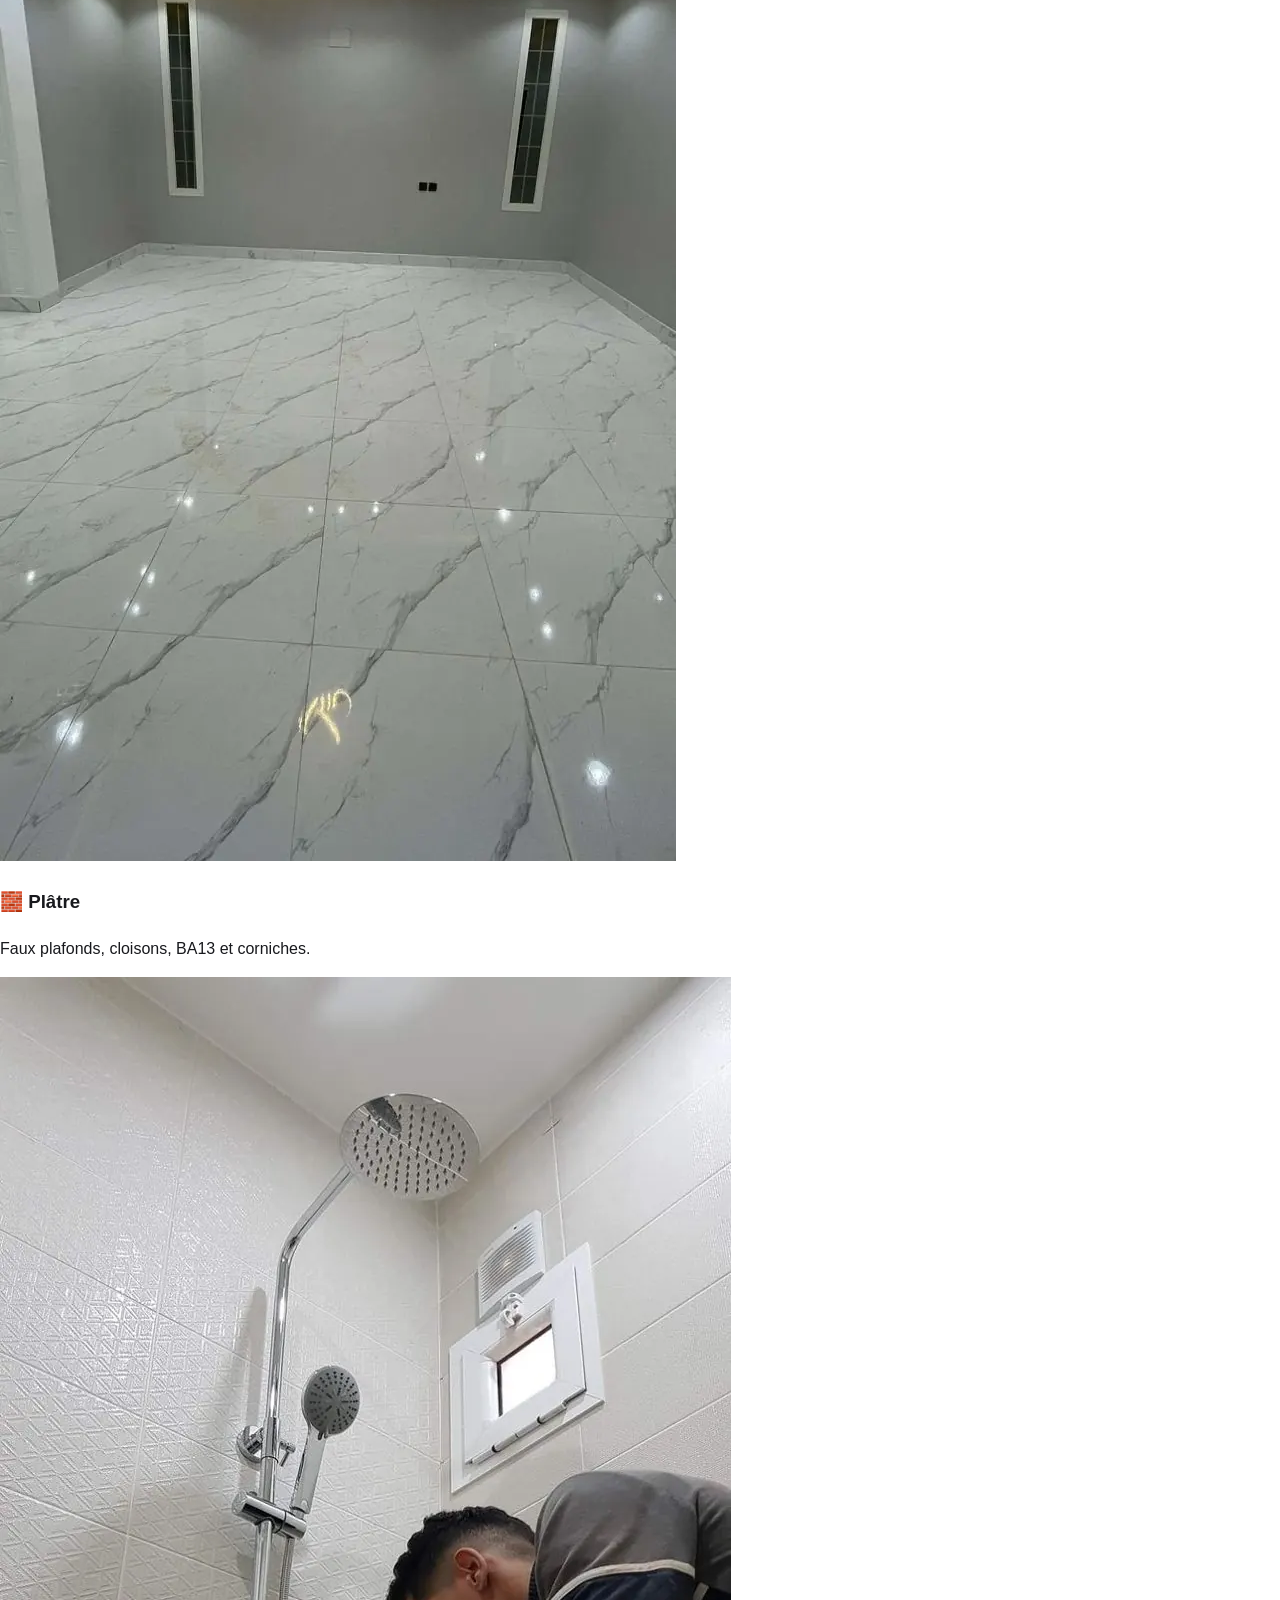
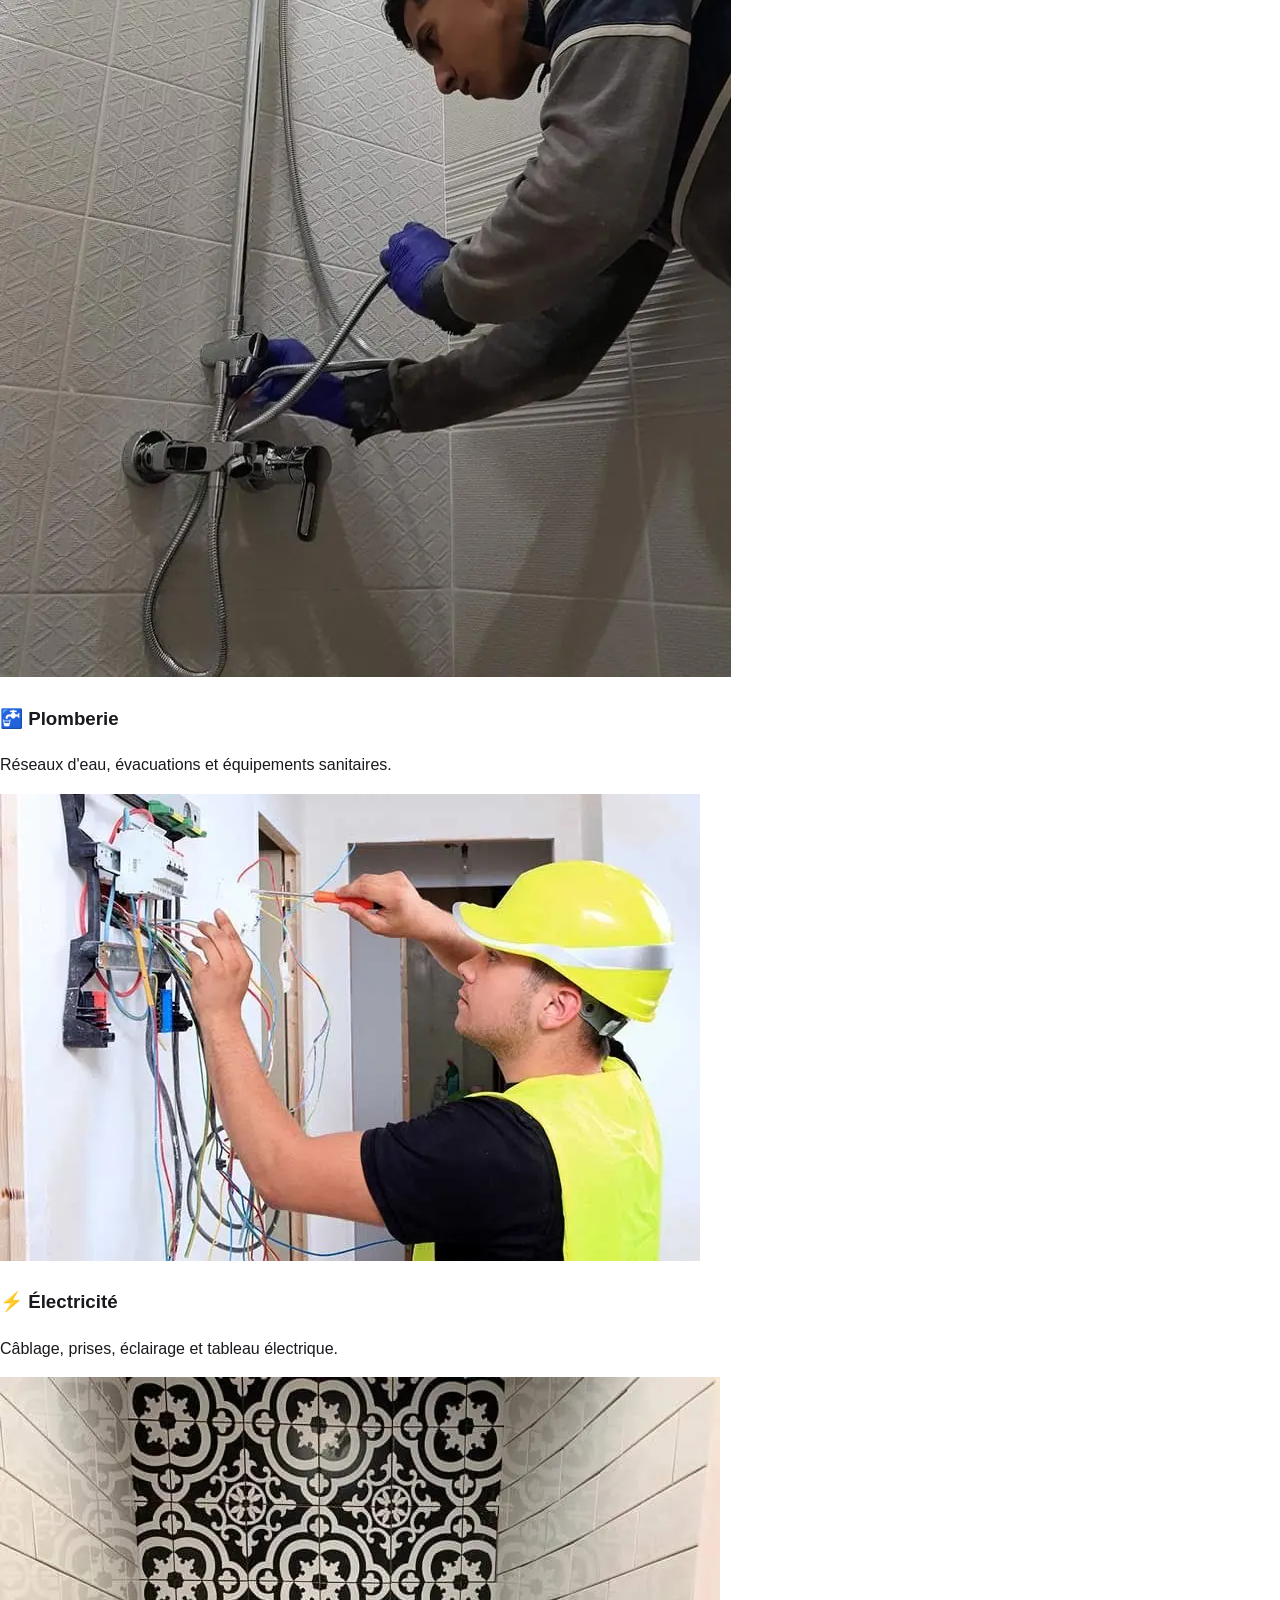
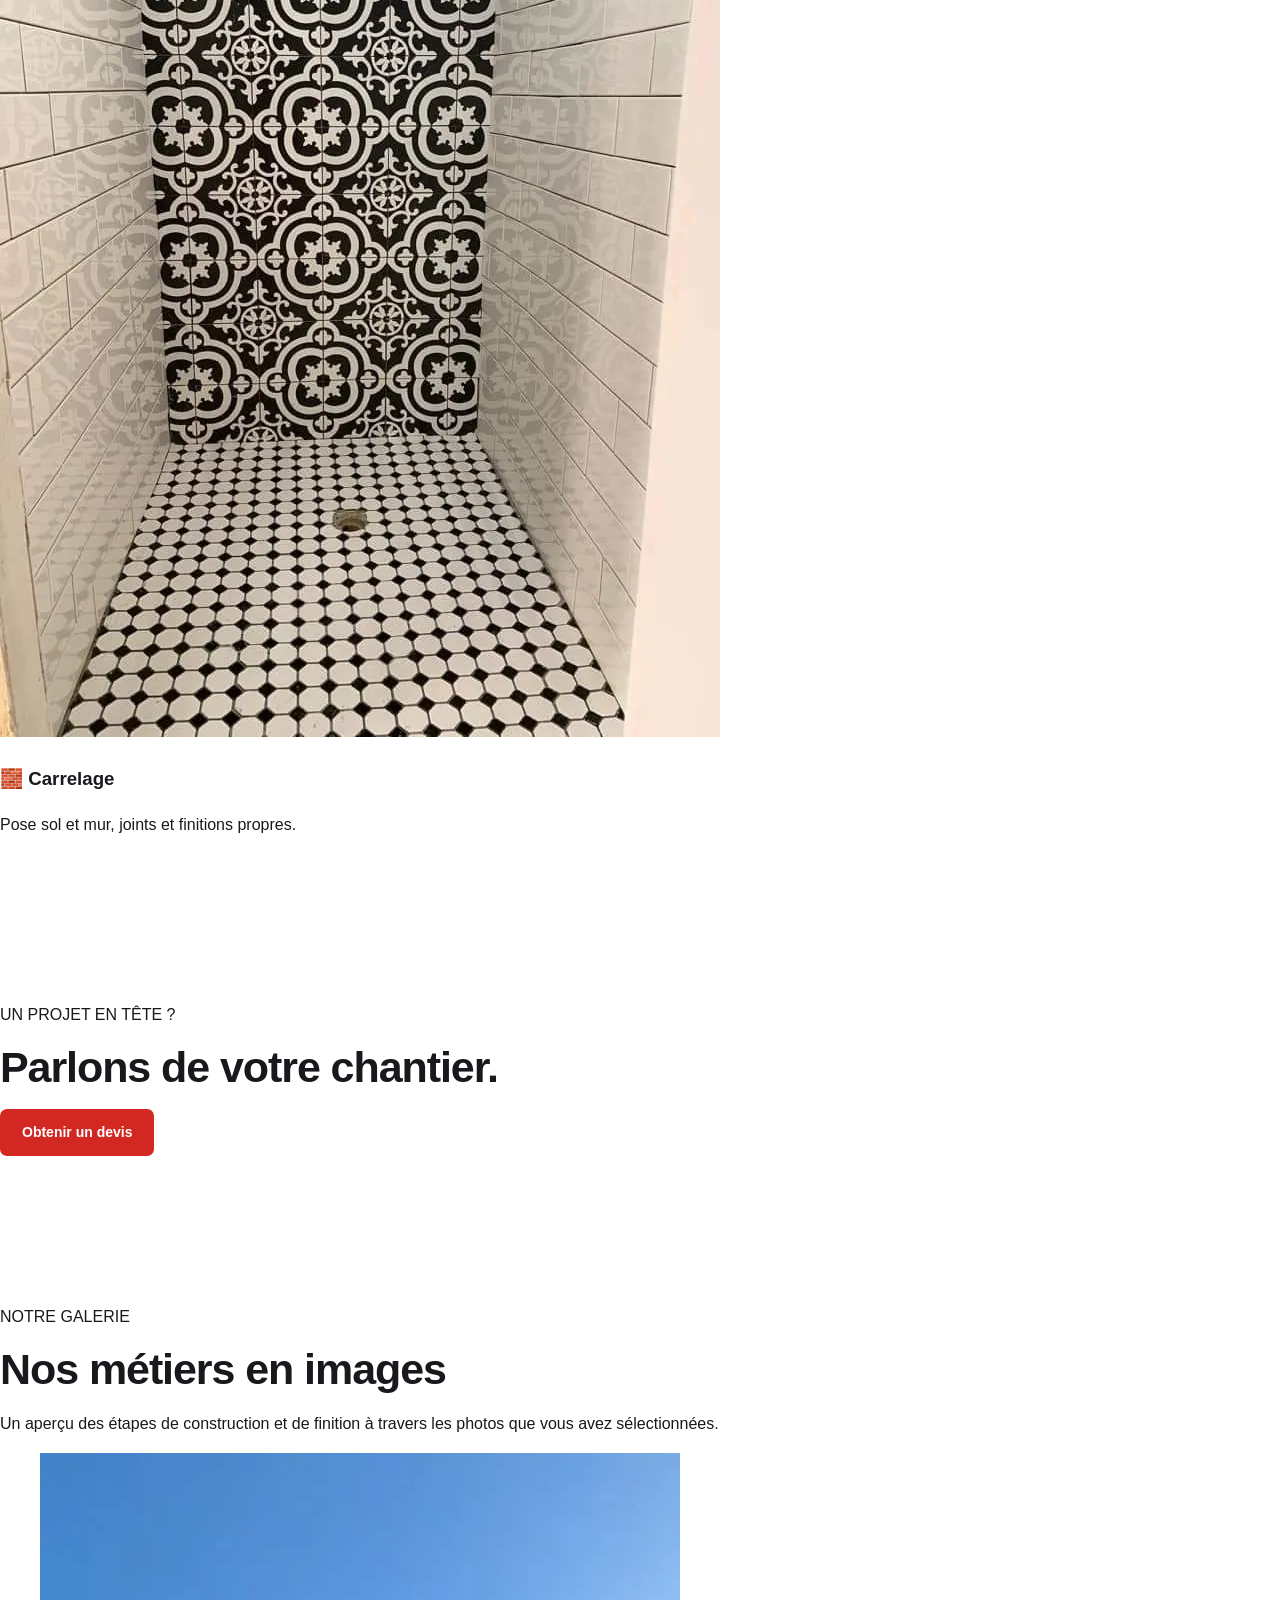
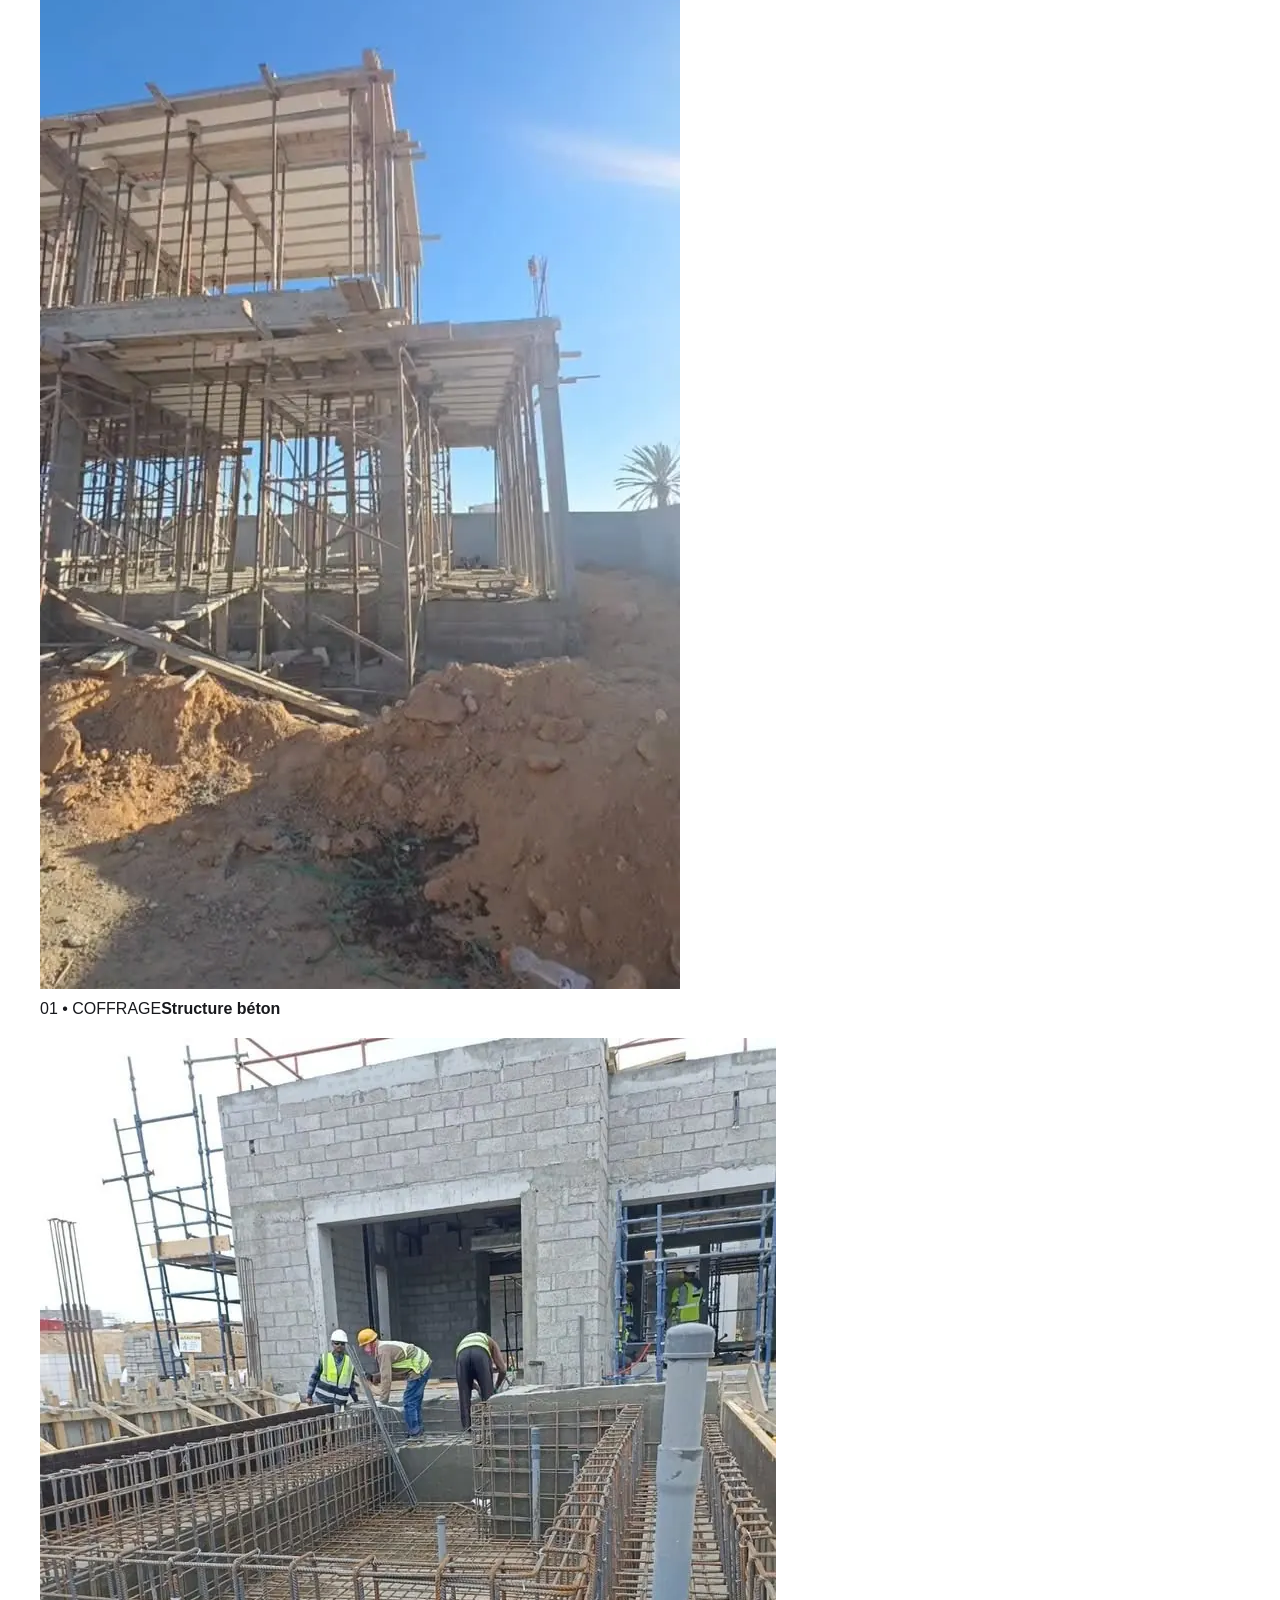
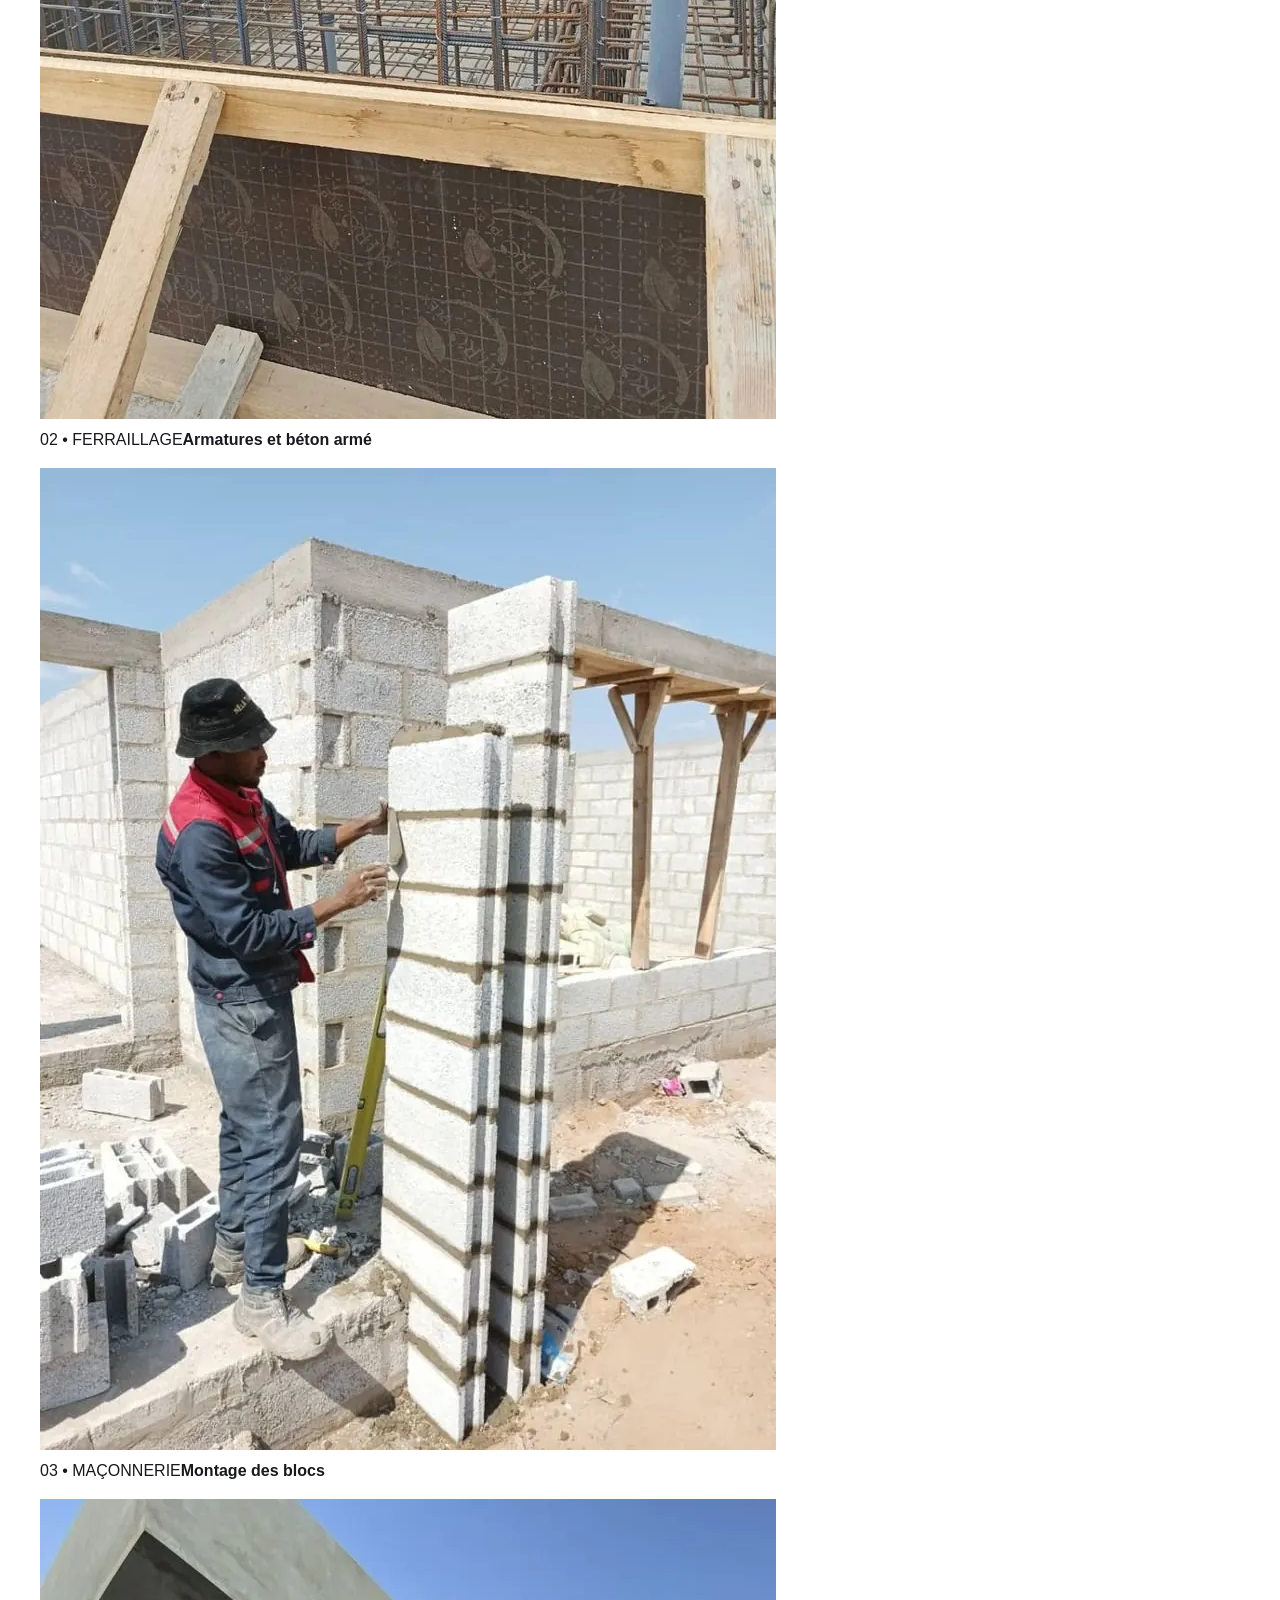
==== commit c0dce7ac: "Add files via upload" ====
--- a/index.html
+++ b/index.html
@@ -1,92 +1,43 @@
 <!DOCTYPE html>
+
 <html lang="fr">
 <head>
-<meta charset="utf-8">
-<meta name="viewport" content="width=device-width, initial-scale=1, viewport-fit=cover">
-<title>ABAYNA TRAVAUX | Construction, Aménagement & Finition</title>
-<meta name="description" content="ABAYNA TRAVAUX : construction, gros œuvre, rénovation et finitions au Maroc.">
-<link href="https://fonts.googleapis.com/css2?family=Plus+Jakarta+Sans:wght@400;500;700;800&display=swap" rel="stylesheet">
-<link rel="stylesheet" href="style.css">
+<link rel="preload" as="image" href="hero-nouveau.webp" fetchpriority="high"/>
+<meta charset="utf-8"/><meta content="width=device-width,initial-scale=1" name="viewport"/>
+<title>ABAYNA TRAVAUX | Construction, Aménagement &amp; Finition</title>
+<meta content="ABAYNA TRAVAUX — Construction, gros œuvre, rénovation et finitions au Maroc." name="description"/>
+<link href="style.css" rel="stylesheet"/>
 </head>
 <body>
-<header><div class="w"><div class="bar">
-<a class="logo" href="#accueil"><img src="assets/logo.png" alt="ABAYNA TRAVAUX"></a>
-<nav aria-label="Navigation principale"><a href="#apropos">À propos</a><a href="#services">Services</a><a href="#projets">Réalisations</a><a href="#contact">Contact</a></nav>
-<a class="btn" href="#contact">Devis</a>
-</div></div></header>
+<header><div class="nav wrap"><a class="brand" href="#accueil"><img alt="ABAYNA TRAVAUX" src="logo.webp"/></a>
+<button class="menu" onclick="document.querySelector('nav').classList.toggle('open')">☰</button>
+<nav><a href="#accueil">Accueil</a><a href="#apropos">À propos</a><a href="#services">Services</a><a href="#projets">Réalisations</a><a href="#contact">Contact</a></nav></div></header>
+<section class="hero" id="accueil" style="background-image:linear-gradient(90deg,rgba(9,13,18,.93),rgba(9,13,18,.35)),url('hero-nouveau.webp')">
+<div class="wrap hero-grid"><div class="hero-text">
+<p class="tag">CONSTRUCTION AU MAROC • QUALITÉ • SÉRIEUX</p><h1>ABAYNA <span>TRAVAUX</span></h1>
+<p class="hero-description" style="color:#ffffff !important;text-shadow:0 2px 10px rgba(0,0,0,.9);font-weight:600;">Votre partenaire pour vos projets de construction, gros œuvre, rénovation et travaux divers au Maroc.</p>
+<div class="actions"><a class="btn red" href="#services">Nos services →</a><a class="btn outline" href="#contact">Demander un devis</a></div>
+</div></div></section><section class="modern-overview"><div class="wrap"><div class="overview-heading"><p class="tag">NOTRE EXPERTISE</p><h2>Un seul partenaire.<br/><span>Chaque étape de votre projet.</span></h2><p>De la structure en béton armé aux finitions, nous vous accompagnons avec une approche claire et professionnelle.</p></div><div class="overview-grid"><a class="overview-card" href="#services"><span class="overview-number">01 / CONSTRUCTION</span><img alt="Ferraillage et structure" src="02-ferraillage.webp"/ loading="lazy" decoding="async"><div><h3>Construction</h3><p>Fondations, gros œuvre, béton armé, maçonnerie</p><b>Découvrir ↗</b></div></a><a class="overview-card" href="#services"><span class="overview-number">02 / AMÉNAGEMENT</span><img alt="Aménagement de maison" src="06-semi-fini.webp"/ loading="lazy" decoding="async"><div><h3>Aménagement</h3><p>Espaces intérieurs, extérieurs et accès</p><b>Découvrir ↗</b></div></a><a class="overview-card" href="#services"><span class="overview-number">03 / FINITION</span><img alt="Finition salle de bain" src="finition-carrelage.webp"/ loading="lazy" decoding="async"><div><h3>Finition</h3><p>Plâtre, peinture, carrelage et équipements</p><b>Découvrir ↗</b></div></a></div></div></section>
+<section class="section" id="apropos"><div class="wrap two"><div><p class="tag">ABAYNA TRAVAUX</p><h2>Un partenaire fiable pour vos travaux.</h2><p>Nous accompagnons vos projets avec une approche adaptée au chantier marocain : organisation, qualité d’exécution, respect des délais et suivi des travaux.</p></div><div class="quality"><div><strong>01</strong><span>Qualité</span></div><div><strong>02</strong><span>Professionnalisme</span></div><div><strong>03</strong><span>Respect des délais</span></div><div><strong>04</strong><span>Suivi de chantier</span></div></div></div></section>
+<section class="section gray" id="services"><div class="wrap"><div class="center"><p class="tag">NOS SERVICES</p><h2>Construction • Aménagement • Finition</h2><p>Trois pôles pour accompagner votre projet de A à Z.</p></div>
+<div class="service-block"><div class="service-title"><span class="service-num">01</span><div><p class="tag">CONSTRUCTION</p><h2>Construire solide, du gros œuvre à la structure</h2></div></div><div class="cards"><article><div class="icon">🏗️</div><h3>Gros œuvre</h3><p>Fondations, béton armé, ferraillage, coffrage et bétonnage.</p></article><article><div class="icon">🧱</div><h3>Maçonnerie</h3><p>Élévation des murs, agglos, cloisons et ouvrages maçonnés.</p></article><article><div class="icon">🏠</div><h3>Construction</h3><p>Villas, bâtiments, extensions et murs de clôture au Maroc.</p></article></div></div>
+<div class="service-block"><div class="service-title"><span class="service-num">02</span><div><p class="tag">AMÉNAGEMENT</p><h2>Donner forme et valeur à vos espaces</h2></div></div><div class="cards"><article><div class="icon">🌳</div><h3>Aménagement extérieur</h3><p>Terrasses, jardins, accès, pavage et espaces extérieurs.</p></article><article><div class="icon">🚧</div><h3>Clôtures &amp; accès</h3><p>Murs de clôture, portails et aménagement des accès.</p></article><article><div class="icon">🏡</div><h3>Aménagement intérieur</h3><p>Organisation et adaptation des espaces selon votre projet.</p></article></div></div>
+<div class="service-block"><div class="service-title"><span class="service-num">03</span><div><p class="tag">FINITION</p><h2>Les métiers qui donnent la touche finale</h2></div></div><div class="finish-grid"><article class="finish-card"><img alt="Peinture bâtiment au Maroc" src="finition-peinture.webp"/ loading="lazy" decoding="async"><div><h3>🎨 Peinture</h3><p>Préparation, enduit et peinture intérieure/extérieure.</p></div></article><article class="finish-card"><img alt="Plâtre et faux plafond" src="finition-platre.webp"/ loading="lazy" decoding="async"><div><h3>🧱 Plâtre</h3><p>Faux plafonds, cloisons, BA13 et corniches.</p></div></article><article class="finish-card"><img alt="Plomberie maison au Maroc" src="finition-plomberie.webp"/ loading="lazy" decoding="async"><div><h3>🚰 Plomberie</h3><p>Réseaux d'eau, évacuations et équipements sanitaires.</p></div></article><article class="finish-card"><img alt="Électricité maison au Maroc" src="finition-electricite.webp"/ loading="lazy" decoding="async"><div><h3>⚡ Électricité</h3><p>Câblage, prises, éclairage et tableau électrique.</p></div></article><article class="finish-card"><img alt="Pose de carrelage au Maroc" src="finition-carrelage.webp"/ loading="lazy" decoding="async"><div><h3>🧱 Carrelage</h3><p>Pose sol et mur, joints et finitions propres.</p></div></article></div></div>
+</div></section>
 
-<main class="w" id="accueil">
-<div class="hero">
-<div>
-<h1><span>Construire.</span><span>Aménager.</span><span>Finir.</span></h1>
-<p>Votre partenaire pour vos projets de construction, gros œuvre, rénovation et travaux divers au Maroc.</p>
-<div class="btns"><a class="btn d" href="#contact">Demander un devis</a><a class="btn" href="#services">Nos services</a></div>
-</div>
-<div class="art"><img src="assets/gros-oeuvre.jpg" alt="Chantier de construction en béton armé au Maroc" fetchpriority="high"></div>
-</div>
-
-<section id="apropos">
-<h2>Un partenaire fiable pour vos travaux.</h2>
-<p class="lead">De la structure en béton armé aux finitions, nous vous accompagnons avec une approche adaptée au chantier marocain.</p>
-<div class="vals">
-<div><b>Qualité</b><span>Un travail soigné à chaque étape.</span></div>
-<div><b>Professionnalisme</b><span>Une approche claire et sérieuse.</span></div>
-<div><b>Respect des délais</b><span>Un planning tenu.</span></div>
-<div><b>Suivi de chantier</b><span>Un suivi régulier des travaux.</span></div>
-</div>
-</section>
-
-<section id="services">
-<h2>Un seul partenaire. Chaque étape.</h2>
-<p class="lead">Trois pôles pour accompagner votre projet de A à Z.</p>
-<div class="bento">
-<div class="pole k"><h3>Construction</h3><p>Du gros œuvre à la structure.</p><ul>
-<li><b>Gros œuvre</b><span>Fondations, béton armé, ferraillage, coffrage, bétonnage.</span></li>
-<li><b>Maçonnerie</b><span>Murs, agglos, cloisons et ouvrages maçonnés.</span></li>
-<li><b>Construction</b><span>Villas, bâtiments, extensions, murs de clôture.</span></li></ul></div>
-<div class="pole"><h3>Aménagement</h3><p>Donner forme et valeur à vos espaces.</p><ul>
-<li><b>Aménagement extérieur</b><span>Terrasses, jardins, accès, pavage.</span></li>
-<li><b>Clôtures et accès</b><span>Murs de clôture, portails, accès.</span></li>
-<li><b>Aménagement intérieur</b><span>Organisation des espaces selon votre projet.</span></li></ul></div>
-<div class="pole y"><h3>Finition</h3><p>La touche finale.</p><ul>
-<li><b>Peinture</b><span>Enduit et peinture intérieure et extérieure.</span></li>
-<li><b>Plâtre</b><span>Faux plafonds, cloisons, BA13, corniches.</span></li>
-<li><b>Plomberie</b><span>Réseaux d'eau, évacuations, sanitaires.</span></li>
-<li><b>Électricité</b><span>Câblage, prises, éclairage, tableau.</span></li>
-<li><b>Carrelage</b><span>Pose sol et mur, joints et finitions.</span></li></ul></div>
-</div>
-</section>
-
-<section id="projets">
-<h2>Nos métiers en images.</h2>
-<p class="lead">Du ferraillage au bâtiment fini : nos métiers à chaque étape du chantier.</p>
-<div class="rail"><figure><img src="assets/ferraillage.jpg" alt="Ouvrier ferrailleur sur un chantier" loading="lazy"><figcaption><b>Ferraillage</b><span>Armatures et béton armé</span></figcaption></figure><figure><img src="assets/maconnerie.jpg" alt="Maçons montant un mur en blocs" loading="lazy"><figcaption><b>Maçonnerie</b><span>Montage des blocs</span></figcaption></figure><figure><img src="assets/gros-oeuvre.jpg" alt="Bâtiment en béton en construction" loading="lazy"><figcaption><b>Gros œuvre</b><span>Structure et coffrage</span></figcaption></figure><figure><img src="assets/finition.jpg" alt="Ouvriers de finition dans une cuisine" loading="lazy"><figcaption><b>Finition</b><span>Carrelage, peinture, éclairage</span></figcaption></figure><figure><img src="assets/batiment-fini.jpg" alt="Villa moderne terminée" loading="lazy"><figcaption><b>Bâtiment fini</b><span>Façade et revêtements</span></figcaption></figure>
-</div>
-</section>
-
-<div class="contact" id="contact">
-<div>
-<h2>Parlons de votre chantier.</h2>
-<p class="lead">Un projet en tête ? Décrivez-le, nous vous répondons rapidement.</p>
-<div class="info">
-<a href="tel:+212657231193"><small>Téléphone</small>0657231193</a>
-<a href="https://wa.me/212657231193"><small>WhatsApp</small>0657231193</a>
-<a href="mailto:contact.abaynatravaux@gmail.com"><small>E-mail</small>contact.abaynatravaux@gmail.com</a>
-<a href="https://www.instagram.com/abayna.travaux/"><small>Instagram</small>@abayna.travaux</a>
-</div>
-</div>
-<form id="f">
-<label>Nom<input name="nom" required autocomplete="name"></label>
-<label>Téléphone<input name="tel" type="tel" required autocomplete="tel"></label>
-<label>Type de travaux<select name="type"><option>Construction</option><option>Aménagement</option><option>Finition</option><option>Autre</option></select></label>
-<label>Votre projet<textarea name="msg" placeholder="Ville, surface, type de travaux, délai souhaité…"></textarea></label>
-<button class="btn" type="submit">Envoyer sur WhatsApp</button>
-</form>
-</div>
-</main>
-
-<footer><div class="w">© 2026 ABAYNA TRAVAUX. Tous droits réservés. Construction et travaux divers, Maroc.</div></footer>
-
-<script src="script.js"></script>
-</body>
-</html>
+<section class="cta"><div class="wrap cta-inner"><div><p class="tag">UN PROJET EN TÊTE ?</p><h2>Parlons de votre chantier.</h2></div><a class="btn red" href="#contact">Obtenir un devis</a></div></section>
+<section class="section gallery-section" id="projets"><div class="wrap"><div class="center"><p class="tag">NOTRE GALERIE</p><h2>Nos métiers en images</h2><p class="gallery-intro">Un aperçu des étapes de construction et de finition à travers les photos que vous avez sélectionnées.</p></div><div class="abayna-work-grid"><figure class="abayna-work"><img alt="01 • COFFRAGE — Structure béton" loading="lazy" src="01-coffrage.webp"/><figcaption><span>01 • COFFRAGE</span><strong>Structure béton</strong></figcaption></figure>
+<figure class="abayna-work"><img alt="02 • FERRAILLAGE — Armatures et béton armé" loading="lazy" src="02-ferraillage.webp"/><figcaption><span>02 • FERRAILLAGE</span><strong>Armatures et béton armé</strong></figcaption></figure>
+<figure class="abayna-work"><img alt="03 • MAÇONNERIE — Montage des blocs" loading="lazy" src="03-maconnerie.webp"/><figcaption><span>03 • MAÇONNERIE</span><strong>Montage des blocs</strong></figcaption></figure>
+<figure class="abayna-work"><img alt="04 • GROS ŒUVRE — Élévation de la structure" loading="lazy" src="04-gros-oeuvre.webp"/><figcaption><span>04 • GROS ŒUVRE</span><strong>Élévation de la structure</strong></figcaption></figure>
+<figure class="abayna-work"><img alt="05 • CONSTRUCTION — Bâtiment en cours" loading="lazy" src="05-structure.webp"/><figcaption><span>05 • CONSTRUCTION</span><strong>Bâtiment en cours</strong></figcaption></figure>
+<figure class="abayna-work"><img alt="06 • SEMI-FINI — Façade avant finitions" loading="lazy" src="06-semi-fini.webp"/><figcaption><span>06 • SEMI-FINI</span><strong>Façade avant finitions</strong></figcaption></figure>
+<figure class="abayna-work"><img alt="07 • PLÂTRE — Faux plafonds et enduits" loading="lazy" src="07-platre.webp"/><figcaption><span>07 • PLÂTRE</span><strong>Faux plafonds et enduits</strong></figcaption></figure>
+<figure class="abayna-work"><img alt="08 • FINITION — Salle de bain aménagée" loading="lazy" src="08-finition.webp"/><figcaption><span>08 • FINITION</span><strong>Salle de bain aménagée</strong></figcaption></figure>
+<figure class="abayna-work"><img alt="09 • BÂTIMENT FINI — Façade et revêtements" loading="lazy" src="09-batiment-fini.webp"/><figcaption><span>09 • BÂTIMENT FINI</span><strong>Façade et revêtements</strong></figcaption></figure></div></div></section>
+<section class="section gray" id="contact"><div class="wrap two"><div><p class="tag">CONTACT</p><h2>Contactez-nous</h2><p class="contact"><b>Téléphone</b><br/>0657231193</p><p class="contact"><b>WhatsApp</b><br/>0657231193</p><p class="contact"><b>Email</b><br/>contact.abaynatravaux@gmail.com</p><p class="contact"><b>Instagram</b><br/><a href="https://www.instagram.com/abayna.travaux/" target="_blank">@abayna.travaux</a></p></div>
+<form onsubmit="send(event)"><input id="n" placeholder="Votre nom" required=""/><input id="p" placeholder="Téléphone" required=""/><textarea id="m" placeholder="Décrivez votre projet..." required="" rows="5"></textarea><button class="btn red">Envoyer sur WhatsApp</button></form></div></section>
+<footer><div class="wrap"><img alt="ABAYNA TRAVAUX" src="logo.webp"/><p>Construction &amp; Travaux Divers — Maroc</p><small>© 2026 ABAYNA TRAVAUX. Tous droits réservés.</small></div></footer>
+<a class="wa" href="https://wa.me/212657231193" target="_blank">WA</a>
+<script>function send(e){e.preventDefault();let t='Bonjour ABAYNA TRAVAUX,%0A%0ANom: '+encodeURIComponent(n.value)+'%0ATéléphone: '+encodeURIComponent(p.value)+'%0AProjet: '+encodeURIComponent(m.value);location.href='https://wa.me/212657231193?text='+t}</script>
+</body></html>
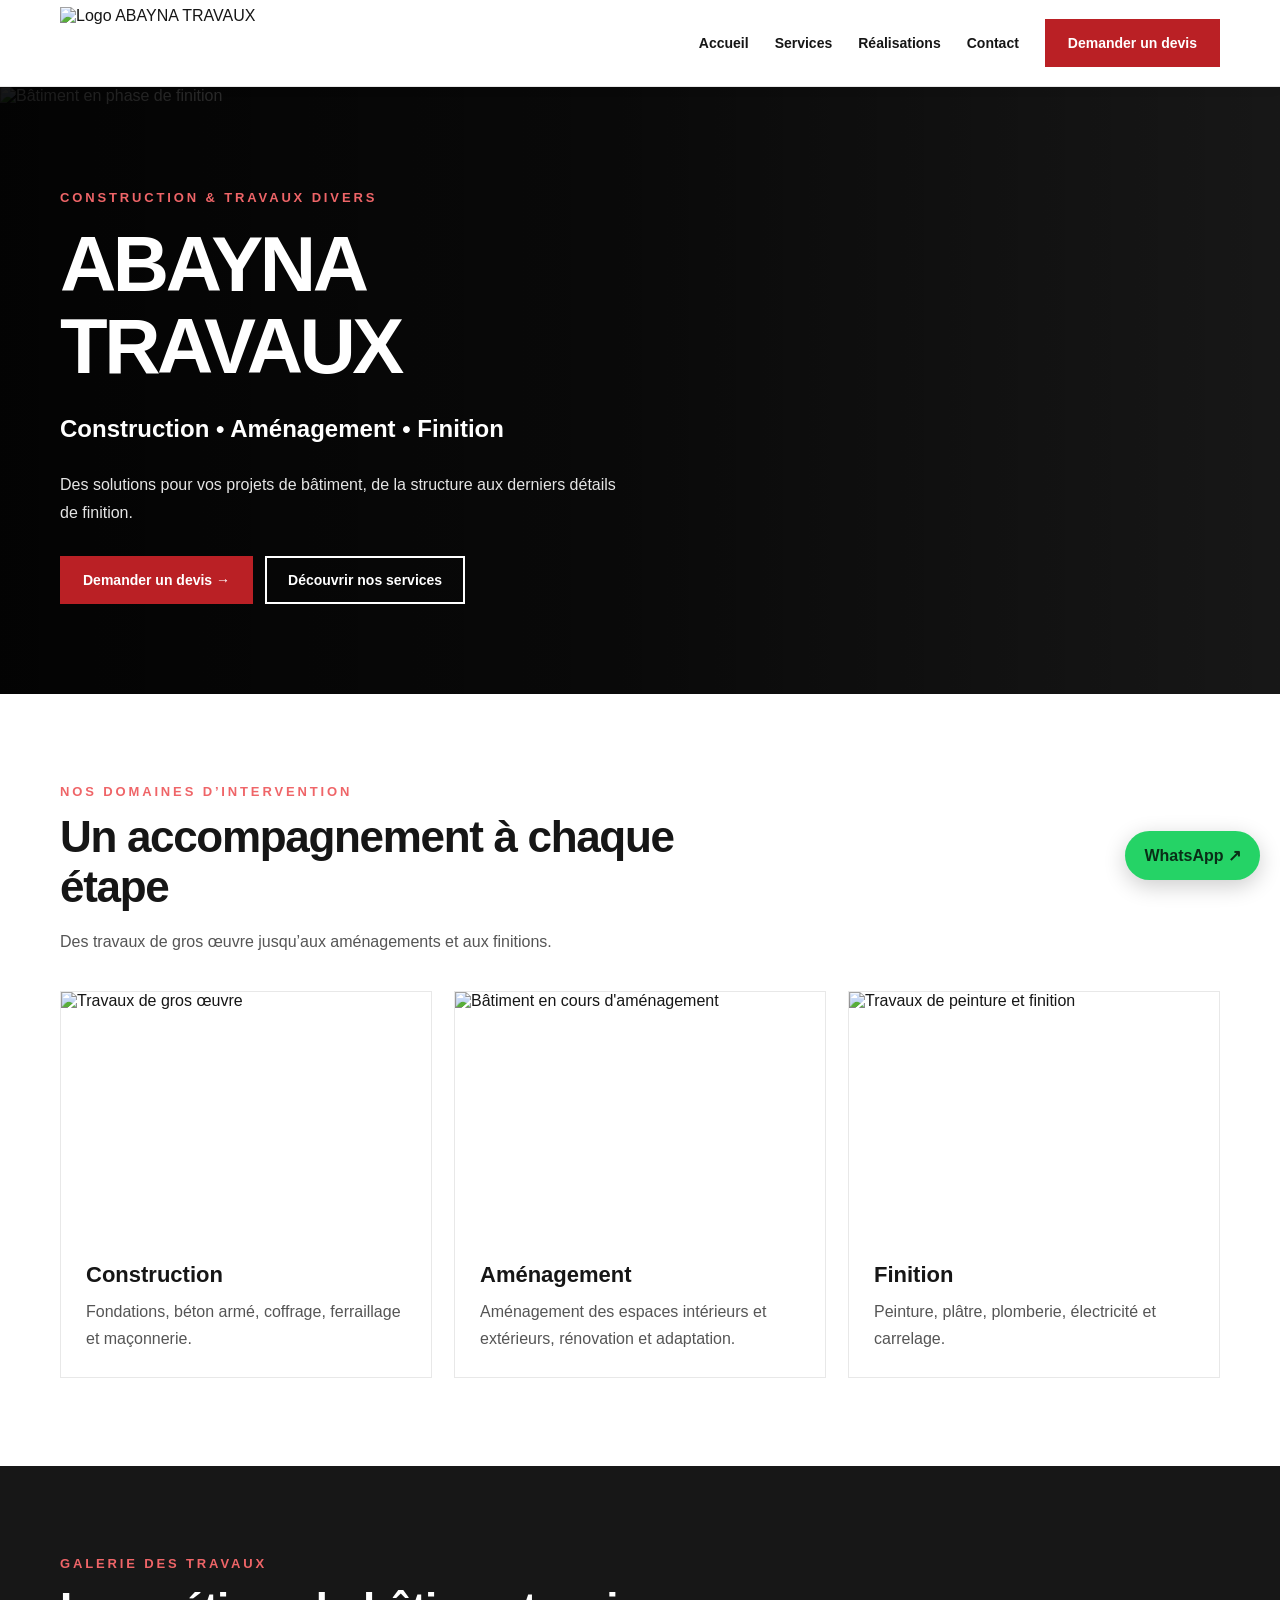
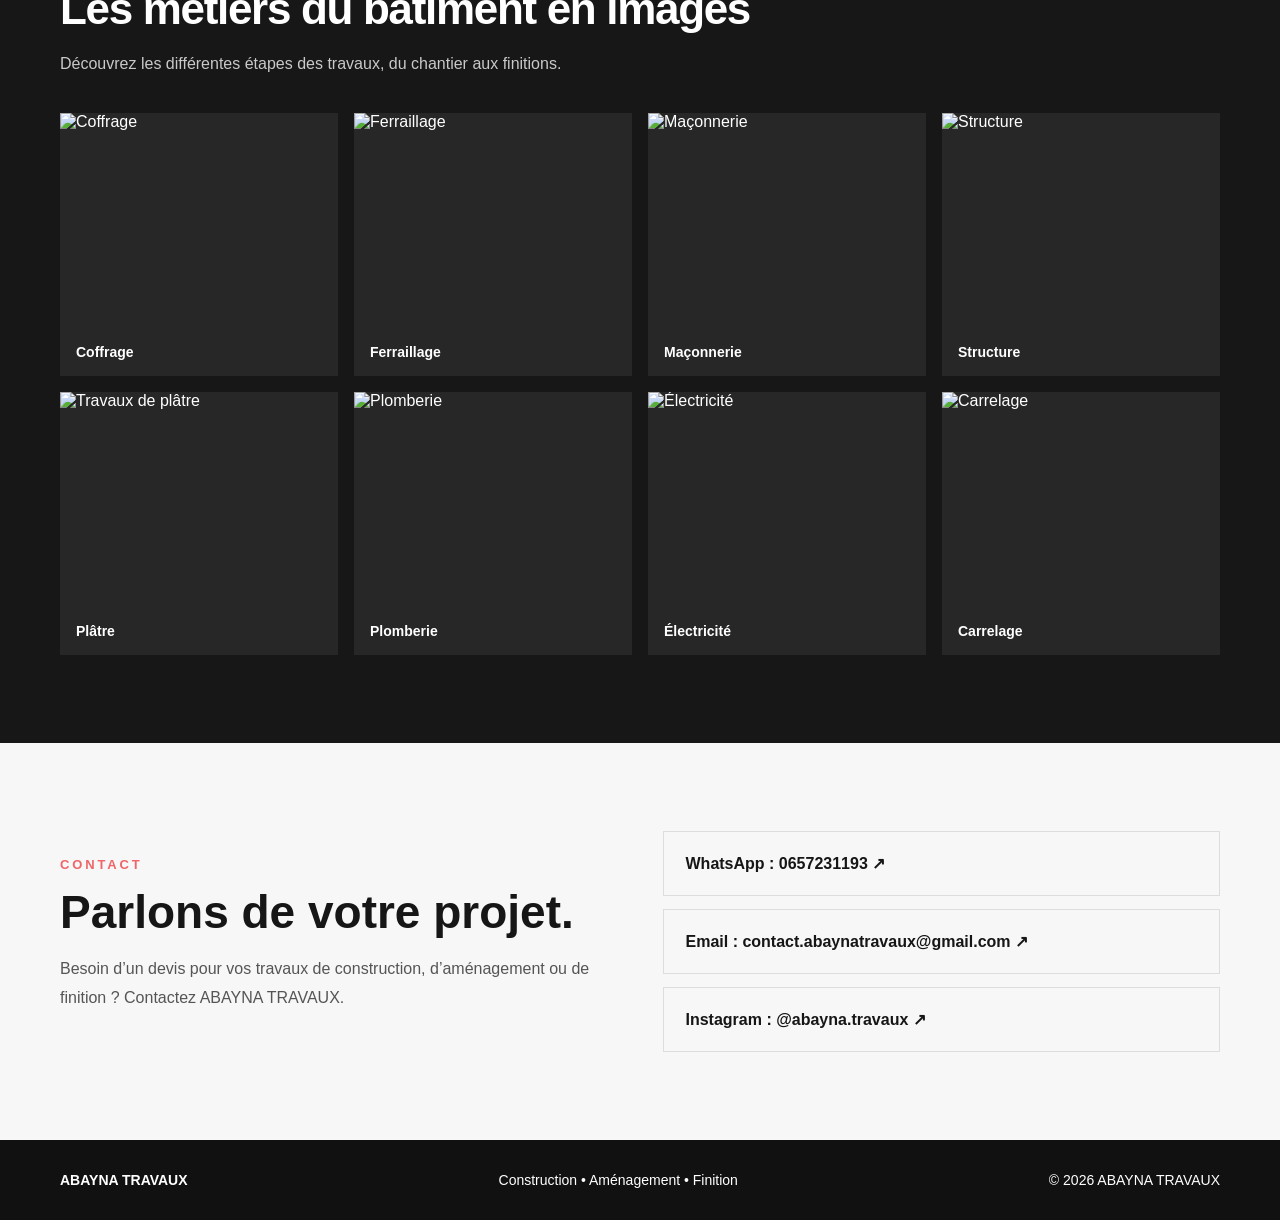
==== commit bb595ad6: "Add files via upload" ====
--- a/index.html
+++ b/index.html
@@ -1,43 +1,11 @@
-<!DOCTYPE html>
-
-<html lang="fr">
-<head>
-<link rel="preload" as="image" href="hero-nouveau.webp" fetchpriority="high"/>
-<meta charset="utf-8"/><meta content="width=device-width,initial-scale=1" name="viewport"/>
-<title>ABAYNA TRAVAUX | Construction, Aménagement &amp; Finition</title>
-<meta content="ABAYNA TRAVAUX — Construction, gros œuvre, rénovation et finitions au Maroc." name="description"/>
-<link href="style.css" rel="stylesheet"/>
-</head>
-<body>
-<header><div class="nav wrap"><a class="brand" href="#accueil"><img alt="ABAYNA TRAVAUX" src="logo.webp"/></a>
-<button class="menu" onclick="document.querySelector('nav').classList.toggle('open')">☰</button>
-<nav><a href="#accueil">Accueil</a><a href="#apropos">À propos</a><a href="#services">Services</a><a href="#projets">Réalisations</a><a href="#contact">Contact</a></nav></div></header>
-<section class="hero" id="accueil" style="background-image:linear-gradient(90deg,rgba(9,13,18,.93),rgba(9,13,18,.35)),url('hero-nouveau.webp')">
-<div class="wrap hero-grid"><div class="hero-text">
-<p class="tag">CONSTRUCTION AU MAROC • QUALITÉ • SÉRIEUX</p><h1>ABAYNA <span>TRAVAUX</span></h1>
-<p class="hero-description" style="color:#ffffff !important;text-shadow:0 2px 10px rgba(0,0,0,.9);font-weight:600;">Votre partenaire pour vos projets de construction, gros œuvre, rénovation et travaux divers au Maroc.</p>
-<div class="actions"><a class="btn red" href="#services">Nos services →</a><a class="btn outline" href="#contact">Demander un devis</a></div>
-</div></div></section><section class="modern-overview"><div class="wrap"><div class="overview-heading"><p class="tag">NOTRE EXPERTISE</p><h2>Un seul partenaire.<br/><span>Chaque étape de votre projet.</span></h2><p>De la structure en béton armé aux finitions, nous vous accompagnons avec une approche claire et professionnelle.</p></div><div class="overview-grid"><a class="overview-card" href="#services"><span class="overview-number">01 / CONSTRUCTION</span><img alt="Ferraillage et structure" src="02-ferraillage.webp"/ loading="lazy" decoding="async"><div><h3>Construction</h3><p>Fondations, gros œuvre, béton armé, maçonnerie</p><b>Découvrir ↗</b></div></a><a class="overview-card" href="#services"><span class="overview-number">02 / AMÉNAGEMENT</span><img alt="Aménagement de maison" src="06-semi-fini.webp"/ loading="lazy" decoding="async"><div><h3>Aménagement</h3><p>Espaces intérieurs, extérieurs et accès</p><b>Découvrir ↗</b></div></a><a class="overview-card" href="#services"><span class="overview-number">03 / FINITION</span><img alt="Finition salle de bain" src="finition-carrelage.webp"/ loading="lazy" decoding="async"><div><h3>Finition</h3><p>Plâtre, peinture, carrelage et équipements</p><b>Découvrir ↗</b></div></a></div></div></section>
-<section class="section" id="apropos"><div class="wrap two"><div><p class="tag">ABAYNA TRAVAUX</p><h2>Un partenaire fiable pour vos travaux.</h2><p>Nous accompagnons vos projets avec une approche adaptée au chantier marocain : organisation, qualité d’exécution, respect des délais et suivi des travaux.</p></div><div class="quality"><div><strong>01</strong><span>Qualité</span></div><div><strong>02</strong><span>Professionnalisme</span></div><div><strong>03</strong><span>Respect des délais</span></div><div><strong>04</strong><span>Suivi de chantier</span></div></div></div></section>
-<section class="section gray" id="services"><div class="wrap"><div class="center"><p class="tag">NOS SERVICES</p><h2>Construction • Aménagement • Finition</h2><p>Trois pôles pour accompagner votre projet de A à Z.</p></div>
-<div class="service-block"><div class="service-title"><span class="service-num">01</span><div><p class="tag">CONSTRUCTION</p><h2>Construire solide, du gros œuvre à la structure</h2></div></div><div class="cards"><article><div class="icon">🏗️</div><h3>Gros œuvre</h3><p>Fondations, béton armé, ferraillage, coffrage et bétonnage.</p></article><article><div class="icon">🧱</div><h3>Maçonnerie</h3><p>Élévation des murs, agglos, cloisons et ouvrages maçonnés.</p></article><article><div class="icon">🏠</div><h3>Construction</h3><p>Villas, bâtiments, extensions et murs de clôture au Maroc.</p></article></div></div>
-<div class="service-block"><div class="service-title"><span class="service-num">02</span><div><p class="tag">AMÉNAGEMENT</p><h2>Donner forme et valeur à vos espaces</h2></div></div><div class="cards"><article><div class="icon">🌳</div><h3>Aménagement extérieur</h3><p>Terrasses, jardins, accès, pavage et espaces extérieurs.</p></article><article><div class="icon">🚧</div><h3>Clôtures &amp; accès</h3><p>Murs de clôture, portails et aménagement des accès.</p></article><article><div class="icon">🏡</div><h3>Aménagement intérieur</h3><p>Organisation et adaptation des espaces selon votre projet.</p></article></div></div>
-<div class="service-block"><div class="service-title"><span class="service-num">03</span><div><p class="tag">FINITION</p><h2>Les métiers qui donnent la touche finale</h2></div></div><div class="finish-grid"><article class="finish-card"><img alt="Peinture bâtiment au Maroc" src="finition-peinture.webp"/ loading="lazy" decoding="async"><div><h3>🎨 Peinture</h3><p>Préparation, enduit et peinture intérieure/extérieure.</p></div></article><article class="finish-card"><img alt="Plâtre et faux plafond" src="finition-platre.webp"/ loading="lazy" decoding="async"><div><h3>🧱 Plâtre</h3><p>Faux plafonds, cloisons, BA13 et corniches.</p></div></article><article class="finish-card"><img alt="Plomberie maison au Maroc" src="finition-plomberie.webp"/ loading="lazy" decoding="async"><div><h3>🚰 Plomberie</h3><p>Réseaux d'eau, évacuations et équipements sanitaires.</p></div></article><article class="finish-card"><img alt="Électricité maison au Maroc" src="finition-electricite.webp"/ loading="lazy" decoding="async"><div><h3>⚡ Électricité</h3><p>Câblage, prises, éclairage et tableau électrique.</p></div></article><article class="finish-card"><img alt="Pose de carrelage au Maroc" src="finition-carrelage.webp"/ loading="lazy" decoding="async"><div><h3>🧱 Carrelage</h3><p>Pose sol et mur, joints et finitions propres.</p></div></article></div></div>
-</div></section>
-
-<section class="cta"><div class="wrap cta-inner"><div><p class="tag">UN PROJET EN TÊTE ?</p><h2>Parlons de votre chantier.</h2></div><a class="btn red" href="#contact">Obtenir un devis</a></div></section>
-<section class="section gallery-section" id="projets"><div class="wrap"><div class="center"><p class="tag">NOTRE GALERIE</p><h2>Nos métiers en images</h2><p class="gallery-intro">Un aperçu des étapes de construction et de finition à travers les photos que vous avez sélectionnées.</p></div><div class="abayna-work-grid"><figure class="abayna-work"><img alt="01 • COFFRAGE — Structure béton" loading="lazy" src="01-coffrage.webp"/><figcaption><span>01 • COFFRAGE</span><strong>Structure béton</strong></figcaption></figure>
-<figure class="abayna-work"><img alt="02 • FERRAILLAGE — Armatures et béton armé" loading="lazy" src="02-ferraillage.webp"/><figcaption><span>02 • FERRAILLAGE</span><strong>Armatures et béton armé</strong></figcaption></figure>
-<figure class="abayna-work"><img alt="03 • MAÇONNERIE — Montage des blocs" loading="lazy" src="03-maconnerie.webp"/><figcaption><span>03 • MAÇONNERIE</span><strong>Montage des blocs</strong></figcaption></figure>
-<figure class="abayna-work"><img alt="04 • GROS ŒUVRE — Élévation de la structure" loading="lazy" src="04-gros-oeuvre.webp"/><figcaption><span>04 • GROS ŒUVRE</span><strong>Élévation de la structure</strong></figcaption></figure>
-<figure class="abayna-work"><img alt="05 • CONSTRUCTION — Bâtiment en cours" loading="lazy" src="05-structure.webp"/><figcaption><span>05 • CONSTRUCTION</span><strong>Bâtiment en cours</strong></figcaption></figure>
-<figure class="abayna-work"><img alt="06 • SEMI-FINI — Façade avant finitions" loading="lazy" src="06-semi-fini.webp"/><figcaption><span>06 • SEMI-FINI</span><strong>Façade avant finitions</strong></figcaption></figure>
-<figure class="abayna-work"><img alt="07 • PLÂTRE — Faux plafonds et enduits" loading="lazy" src="07-platre.webp"/><figcaption><span>07 • PLÂTRE</span><strong>Faux plafonds et enduits</strong></figcaption></figure>
-<figure class="abayna-work"><img alt="08 • FINITION — Salle de bain aménagée" loading="lazy" src="08-finition.webp"/><figcaption><span>08 • FINITION</span><strong>Salle de bain aménagée</strong></figcaption></figure>
-<figure class="abayna-work"><img alt="09 • BÂTIMENT FINI — Façade et revêtements" loading="lazy" src="09-batiment-fini.webp"/><figcaption><span>09 • BÂTIMENT FINI</span><strong>Façade et revêtements</strong></figcaption></figure></div></div></section>
-<section class="section gray" id="contact"><div class="wrap two"><div><p class="tag">CONTACT</p><h2>Contactez-nous</h2><p class="contact"><b>Téléphone</b><br/>0657231193</p><p class="contact"><b>WhatsApp</b><br/>0657231193</p><p class="contact"><b>Email</b><br/>contact.abaynatravaux@gmail.com</p><p class="contact"><b>Instagram</b><br/><a href="https://www.instagram.com/abayna.travaux/" target="_blank">@abayna.travaux</a></p></div>
-<form onsubmit="send(event)"><input id="n" placeholder="Votre nom" required=""/><input id="p" placeholder="Téléphone" required=""/><textarea id="m" placeholder="Décrivez votre projet..." required="" rows="5"></textarea><button class="btn red">Envoyer sur WhatsApp</button></form></div></section>
-<footer><div class="wrap"><img alt="ABAYNA TRAVAUX" src="logo.webp"/><p>Construction &amp; Travaux Divers — Maroc</p><small>© 2026 ABAYNA TRAVAUX. Tous droits réservés.</small></div></footer>
-<a class="wa" href="https://wa.me/212657231193" target="_blank">WA</a>
-<script>function send(e){e.preventDefault();let t='Bonjour ABAYNA TRAVAUX,%0A%0ANom: '+encodeURIComponent(n.value)+'%0ATéléphone: '+encodeURIComponent(p.value)+'%0AProjet: '+encodeURIComponent(m.value);location.href='https://wa.me/212657231193?text='+t}</script>
-</body></html>
+<!doctype html>
+<html lang="fr"><head><meta charset="utf-8"><meta name="viewport" content="width=device-width,initial-scale=1"><meta name="theme-color" content="#ffffff"><meta name="description" content="ABAYNA TRAVAUX — Construction, aménagement et finition. Demandez votre devis."><title>ABAYNA TRAVAUX | Construction • Aménagement • Finition</title><style>
+:root{--red:#ba2025;--ink:#161616;--muted:#555;--line:#e8e8e8}*{box-sizing:border-box}html{scroll-behavior:smooth;scroll-padding-top:92px}body{margin:0;font-family:Arial,Helvetica,sans-serif;color:var(--ink);background:#fff}a{text-decoration:none;color:inherit}img{display:block;max-width:100%}.wrap{width:min(1160px,calc(100% - 44px));margin:auto}.header{position:sticky;top:0;z-index:100;background:#fff;border-bottom:1px solid var(--line);box-shadow:0 2px 12px #0000000a}.header .wrap{display:flex;align-items:center;justify-content:space-between;gap:20px;min-height:86px}.brand img{height:72px;width:auto;max-width:220px;object-fit:contain}.nav{display:flex;align-items:center;gap:26px;font-size:14px;font-weight:700}.nav a:hover{color:var(--red)}.btn{display:inline-flex;justify-content:center;align-items:center;gap:8px;background:var(--red);color:#fff!important;padding:14px 21px;font-size:14px;font-weight:800;border:2px solid var(--red);transition:.2s}.btn:hover{background:#92191d;border-color:#92191d}.btn-outline{background:transparent;border-color:#fff}.btn-outline:hover{background:#ffffff20;border-color:#fff}.menu-button{display:none;background:white;border:1px solid #ddd;padding:9px 13px;font-size:24px;cursor:pointer}.hero{position:relative;min-height:560px;display:flex;align-items:center;color:white;background:#202020;overflow:hidden}.hero>img{position:absolute;inset:0;width:100%;height:100%;object-fit:cover}.hero:before{content:"";position:absolute;inset:0;background:linear-gradient(90deg,rgba(0,0,0,.9) 0%,rgba(0,0,0,.72) 48%,rgba(0,0,0,.28) 100%);z-index:1}.hero .wrap{position:relative;z-index:2;padding:90px 0}.eyebrow{font-size:13px;letter-spacing:.22em;font-weight:800;text-transform:uppercase;color:#ef6568}.hero h1{font-size:clamp(40px,6.2vw,78px);line-height:1.05;letter-spacing:-.045em;margin:19px 0;color:#fff;max-width:850px}.hero .sub{font-size:clamp(17px,2vw,24px);font-weight:700;line-height:1.45}.hero p:not(.eyebrow):not(.sub){max-width:560px;line-height:1.8;color:#e5e5e5}.actions{display:flex;flex-wrap:wrap;gap:12px;margin-top:28px}.section{padding:88px 0}.section.alt{background:#f7f7f7}.section.dark{background:#171717;color:#fff}.heading{max-width:720px;margin-bottom:36px}.heading h2{font-size:clamp(29px,3.7vw,44px);line-height:1.13;letter-spacing:-.03em;margin:12px 0}.heading p{line-height:1.7;color:var(--muted)}.dark .heading p{color:#c9c9c9}.cards{display:grid;grid-template-columns:repeat(3,minmax(0,1fr));gap:22px}.card{border:1px solid var(--line);background:#fff;overflow:hidden}.card img{width:100%;height:245px;object-fit:cover}.card .info{padding:25px}.card h3{font-size:22px;margin:0 0 10px}.card p{line-height:1.7;color:#555;margin:0}.gallery{display:grid;grid-template-columns:repeat(4,minmax(0,1fr));gap:16px}.gallery figure{margin:0;background:#272727}.gallery img{width:100%;height:215px;object-fit:cover}.gallery figcaption{padding:16px;font-weight:700;font-size:14px}.contact{display:grid;grid-template-columns:1fr 1fr;gap:45px;align-items:center}.contact h2{font-size:clamp(30px,4vw,46px);margin:12px 0}.contact p{line-height:1.8;color:#555}.contact-links{display:grid;gap:13px}.contact-links a{padding:22px;border:1px solid #ddd;font-weight:700;overflow-wrap:anywhere}.contact-links a:hover{border-color:var(--red);color:var(--red)}footer{background:#111;color:#fff;padding:32px 0;font-size:14px}footer .wrap{display:flex;justify-content:space-between;gap:20px;flex-wrap:wrap}.wa-float{position:fixed;right:20px;bottom:20px;z-index:90;background:#25d366;color:#092e17;border-radius:50px;padding:15px 19px;font-weight:800;box-shadow:0 6px 22px #0003}@media(max-width:860px){.header .wrap{min-height:76px}.brand img{height:62px}.menu-button{display:block}.nav{display:none;position:absolute;top:100%;left:0;right:0;background:white;padding:16px 22px 22px;flex-direction:column;align-items:stretch;gap:0;border-bottom:1px solid #ddd;box-shadow:0 12px 18px #0002}.nav.open{display:flex}.nav a{padding:12px}.nav .btn{margin-top:10px}.cards{grid-template-columns:repeat(2,minmax(0,1fr))}.gallery{grid-template-columns:repeat(2,minmax(0,1fr))}}@media(max-width:600px){.wrap{width:min(100% - 32px,1160px)}.hero{min-height:540px}.hero .wrap{padding:65px 0}.hero:before{background:linear-gradient(0deg,rgba(0,0,0,.88),rgba(0,0,0,.45))}.section{padding:62px 0}.cards,.gallery,.contact{grid-template-columns:1fr}.gallery img{height:240px}.card img{height:235px}.contact{gap:22px}.wa-float{right:12px;bottom:12px}}@media(prefers-reduced-motion:reduce){html{scroll-behavior:auto}}
+</style></head><body>
+<header class="header"><div class="wrap"><a class="brand" href="#accueil" aria-label="ABAYNA TRAVAUX Accueil"><img src="images/logo.webp" alt="Logo ABAYNA TRAVAUX" width="220" height="72"></a><button class="menu-button" id="toggle" aria-label="Ouvrir le menu" aria-expanded="false" aria-controls="navigation">☰</button><nav class="nav" id="navigation" aria-label="Navigation principale"><a href="#accueil">Accueil</a><a href="#services">Services</a><a href="#realisations">Réalisations</a><a href="#contact">Contact</a><a class="btn" href="https://wa.me/212657231193?text=Bonjour%2C%20je%20souhaite%20demander%20un%20devis" target="_blank" rel="noopener">Demander un devis</a></nav></div></header>
+<main><section class="hero" id="accueil"><img src="images/09-batiment-fini.webp" alt="Bâtiment en phase de finition" fetchpriority="high"><div class="wrap"><p class="eyebrow">Construction & Travaux divers</p><h1>ABAYNA<br>TRAVAUX</h1><p class="sub">Construction • Aménagement • Finition</p><p>Des solutions pour vos projets de bâtiment, de la structure aux derniers détails de finition.</p><div class="actions"><a class="btn" href="https://wa.me/212657231193?text=Bonjour%2C%20je%20souhaite%20un%20devis" target="_blank" rel="noopener">Demander un devis →</a><a class="btn btn-outline" href="#services">Découvrir nos services</a></div></div></section>
+<section class="section" id="services"><div class="wrap"><div class="heading"><span class="eyebrow">Nos domaines d’intervention</span><h2>Un accompagnement à chaque étape</h2><p>Des travaux de gros œuvre jusqu’aux aménagements et aux finitions.</p></div><div class="cards"><article class="card"><img src="images/04-gros-oeuvre.webp" loading="lazy" alt="Travaux de gros œuvre"><div class="info"><h3>Construction</h3><p>Fondations, béton armé, coffrage, ferraillage et maçonnerie.</p></div></article><article class="card"><img src="images/06-semi-fini.webp" loading="lazy" alt="Bâtiment en cours d'aménagement"><div class="info"><h3>Aménagement</h3><p>Aménagement des espaces intérieurs et extérieurs, rénovation et adaptation.</p></div></article><article class="card"><img src="images/finition-peinture.webp" loading="lazy" alt="Travaux de peinture et finition"><div class="info"><h3>Finition</h3><p>Peinture, plâtre, plomberie, électricité et carrelage.</p></div></article></div></div></section>
+<section class="section dark" id="realisations"><div class="wrap"><div class="heading"><span class="eyebrow">Galerie des travaux</span><h2>Les métiers du bâtiment en images</h2><p>Découvrez les différentes étapes des travaux, du chantier aux finitions.</p></div><div class="gallery"><figure><img src="images/01-coffrage.webp" loading="lazy" alt="Coffrage"><figcaption>Coffrage</figcaption></figure><figure><img src="images/02-ferraillage.webp" loading="lazy" alt="Ferraillage"><figcaption>Ferraillage</figcaption></figure><figure><img src="images/03-maconnerie.webp" loading="lazy" alt="Maçonnerie"><figcaption>Maçonnerie</figcaption></figure><figure><img src="images/05-structure.webp" loading="lazy" alt="Structure"><figcaption>Structure</figcaption></figure><figure><img src="images/finition-platre.webp" loading="lazy" alt="Travaux de plâtre"><figcaption>Plâtre</figcaption></figure><figure><img src="images/finition-plomberie.webp" loading="lazy" alt="Plomberie"><figcaption>Plomberie</figcaption></figure><figure><img src="images/finition-electricite.webp" loading="lazy" alt="Électricité"><figcaption>Électricité</figcaption></figure><figure><img src="images/finition-carrelage.webp" loading="lazy" alt="Carrelage"><figcaption>Carrelage</figcaption></figure></div></div></section>
+<section class="section alt" id="contact"><div class="wrap contact"><div><span class="eyebrow">Contact</span><h2>Parlons de votre projet.</h2><p>Besoin d’un devis pour vos travaux de construction, d’aménagement ou de finition ? Contactez ABAYNA TRAVAUX.</p></div><div class="contact-links"><a href="https://wa.me/212657231193" target="_blank" rel="noopener">WhatsApp : 0657231193 ↗</a><a href="mailto:contact.abaynatravaux@gmail.com?subject=Demande%20de%20devis">Email : contact.abaynatravaux@gmail.com ↗</a><a href="https://www.instagram.com/abayna.travaux/" target="_blank" rel="noopener">Instagram : @abayna.travaux ↗</a></div></div></section></main>
+<footer><div class="wrap"><strong>ABAYNA TRAVAUX</strong><span>Construction • Aménagement • Finition</span><span>© 2026 ABAYNA TRAVAUX</span></div></footer><a class="wa-float" href="https://wa.me/212657231193" target="_blank" rel="noopener" aria-label="Contacter ABAYNA TRAVAUX sur WhatsApp">WhatsApp ↗</a>
+<script>const t=document.getElementById('toggle'),n=document.getElementById('navigation');t.addEventListener('click',()=>{const o=n.classList.toggle('open');t.setAttribute('aria-expanded',String(o));t.textContent=o?'×':'☰'});n.querySelectorAll('a').forEach(a=>a.addEventListener('click',()=>{n.classList.remove('open');t.setAttribute('aria-expanded','false');t.textContent='☰'}));</script></body></html>
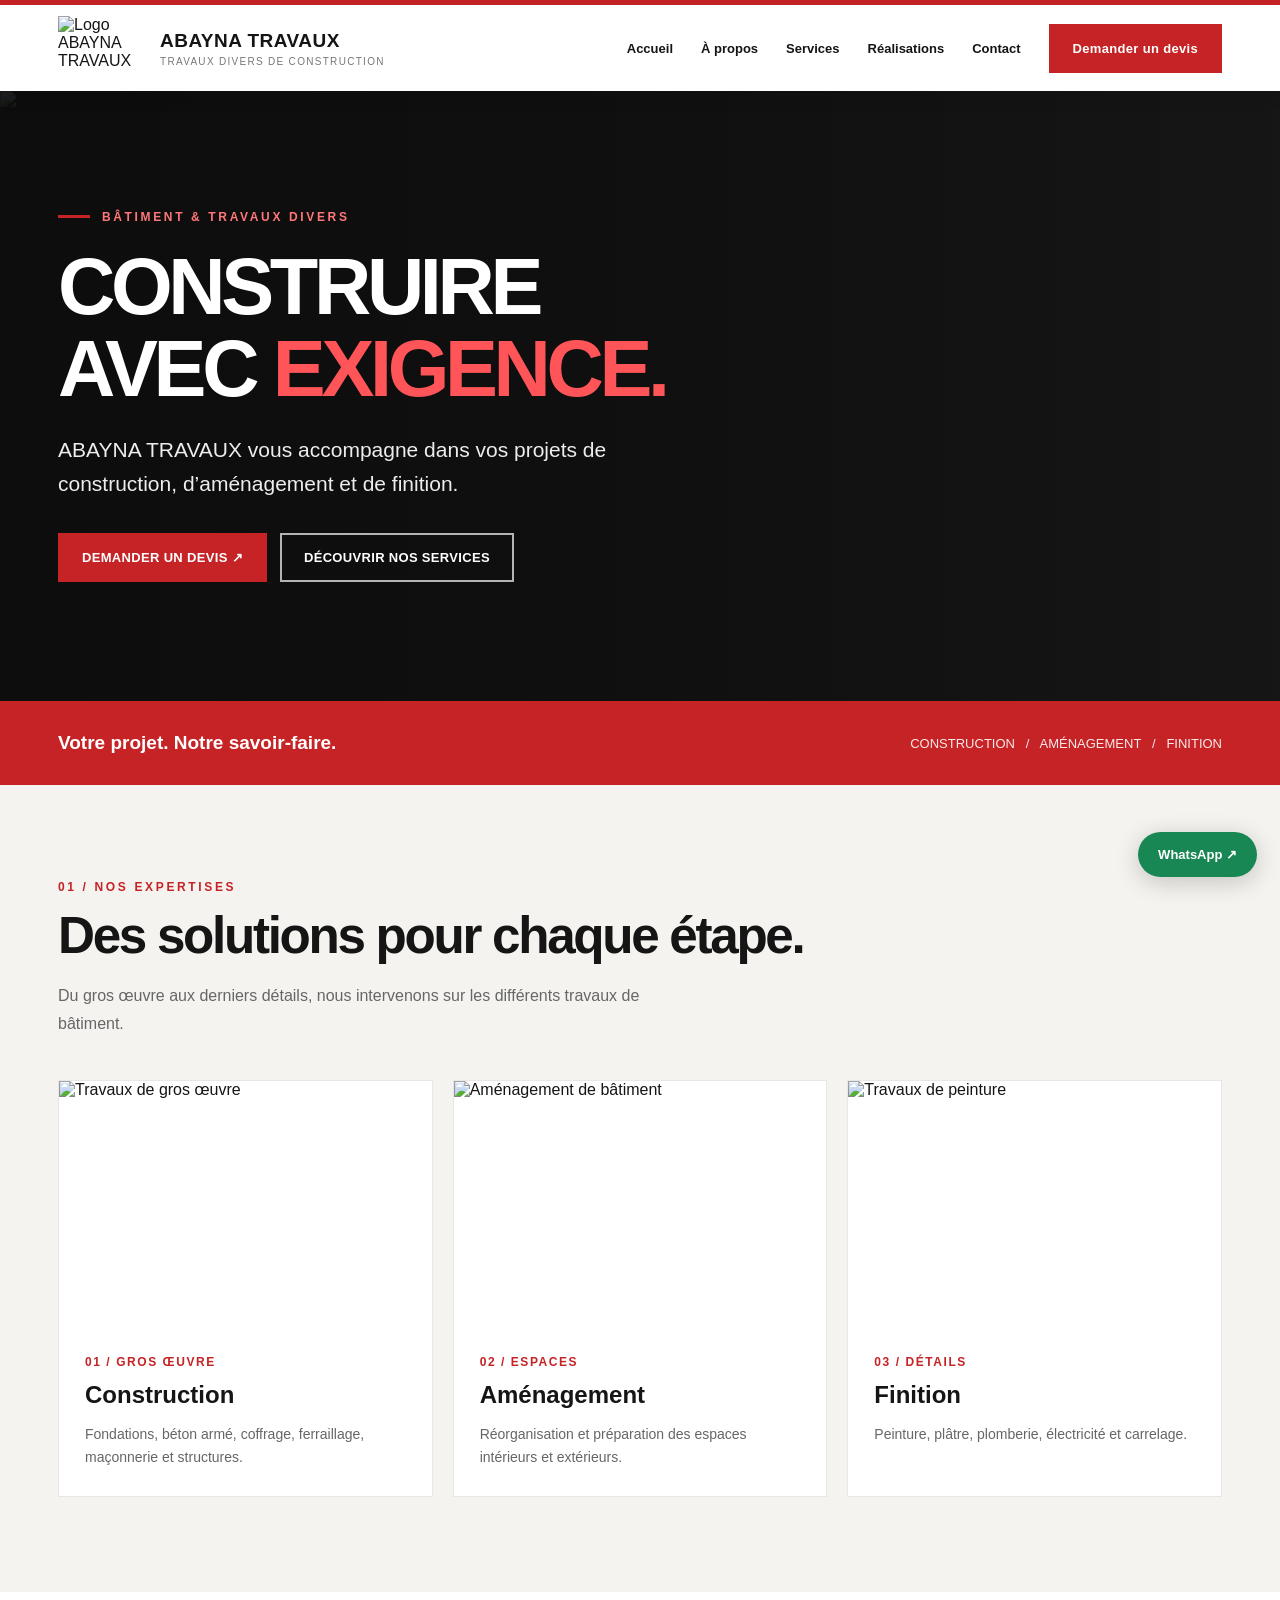
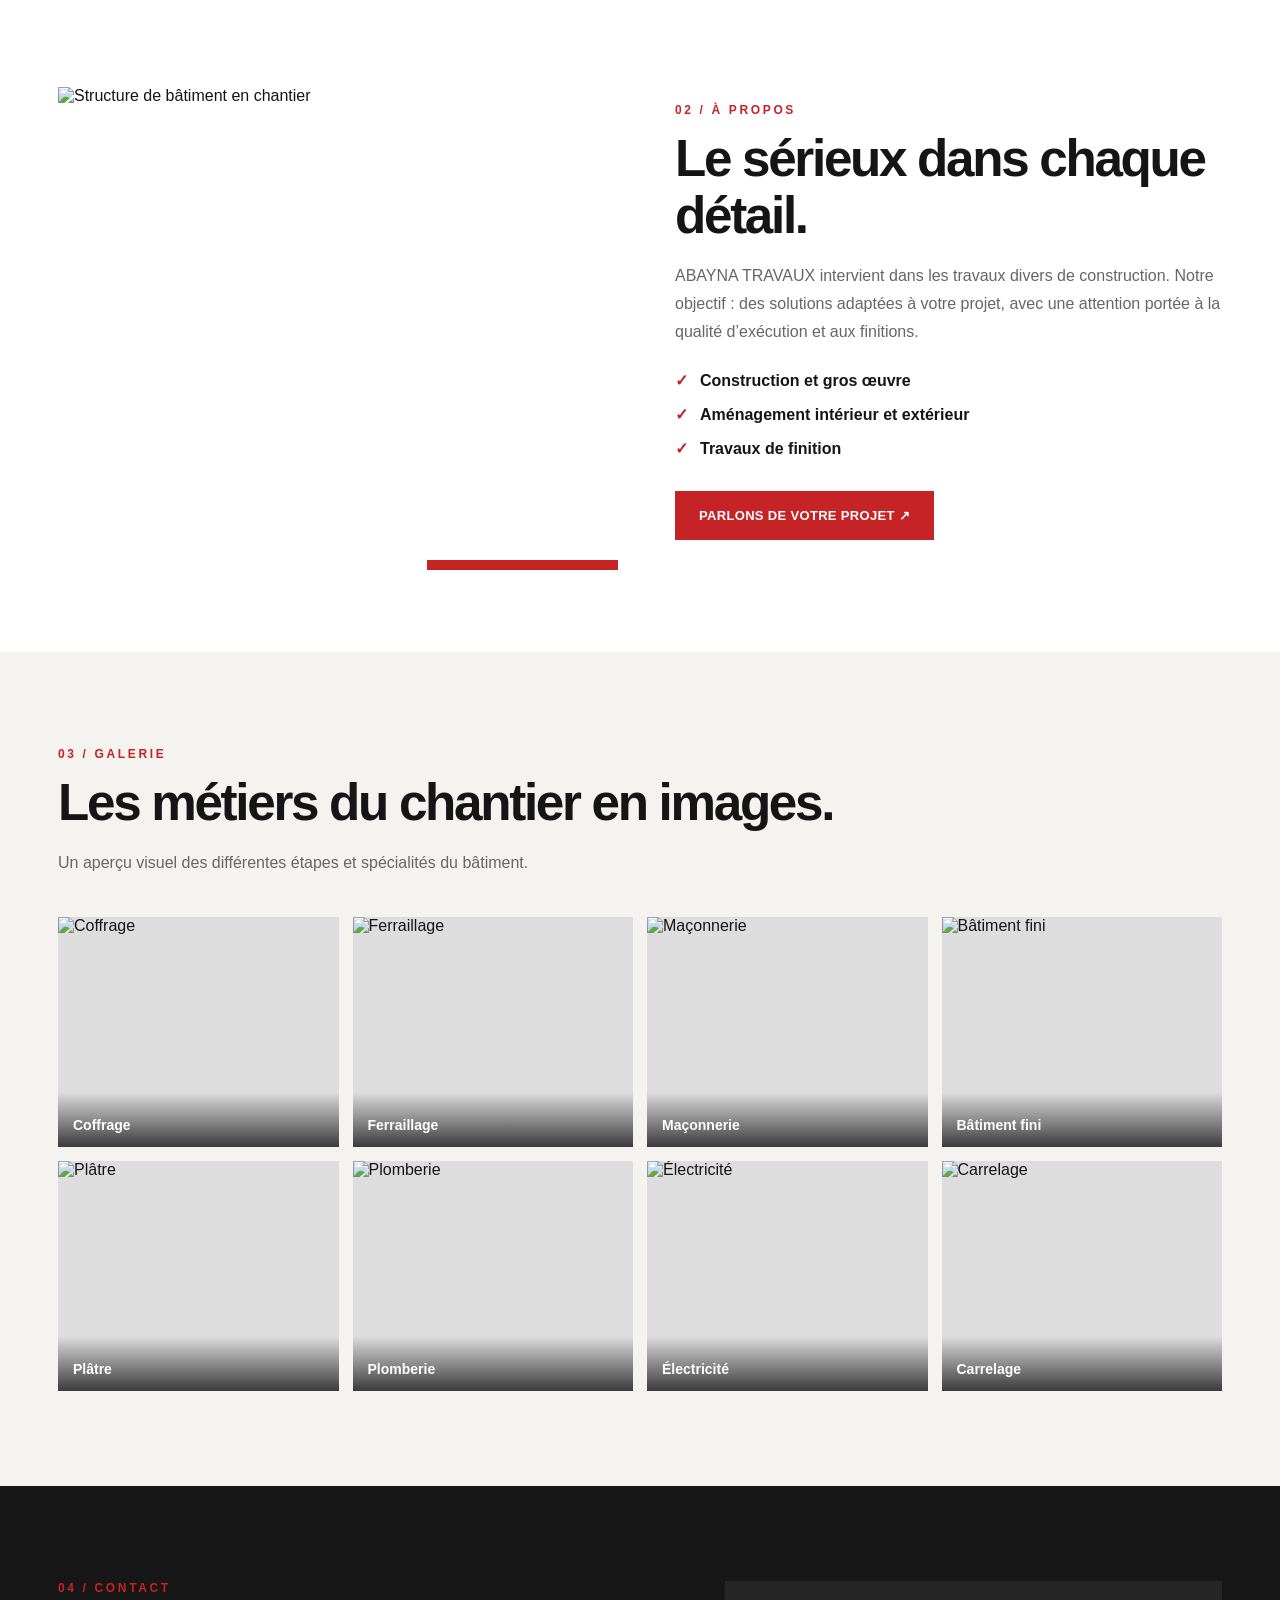
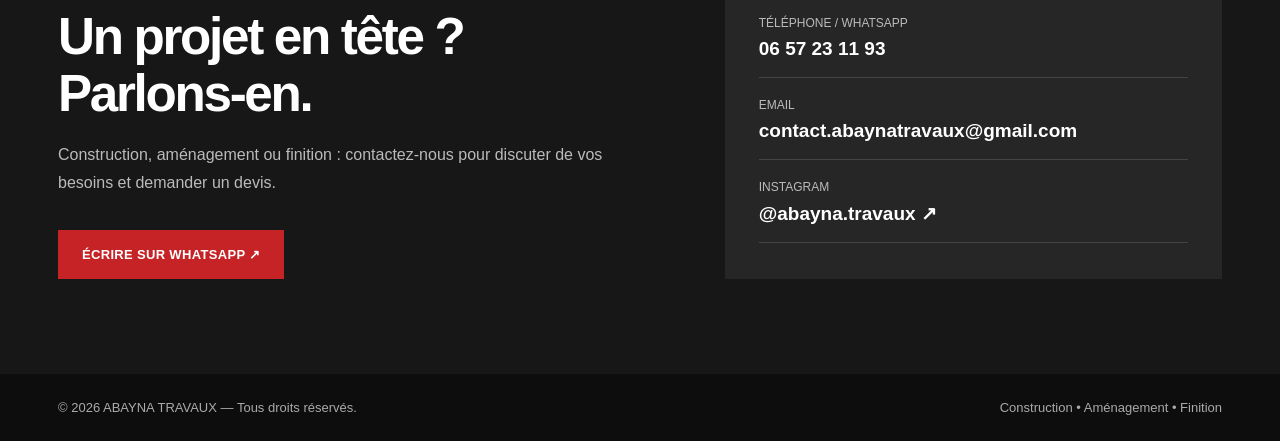
==== commit d8a5d955: "Add files via upload" ====
--- a/index.html
+++ b/index.html
@@ -1,11 +1,3 @@
-<!doctype html>
-<html lang="fr"><head><meta charset="utf-8"><meta name="viewport" content="width=device-width,initial-scale=1"><meta name="theme-color" content="#ffffff"><meta name="description" content="ABAYNA TRAVAUX — Construction, aménagement et finition. Demandez votre devis."><title>ABAYNA TRAVAUX | Construction • Aménagement • Finition</title><style>
-:root{--red:#ba2025;--ink:#161616;--muted:#555;--line:#e8e8e8}*{box-sizing:border-box}html{scroll-behavior:smooth;scroll-padding-top:92px}body{margin:0;font-family:Arial,Helvetica,sans-serif;color:var(--ink);background:#fff}a{text-decoration:none;color:inherit}img{display:block;max-width:100%}.wrap{width:min(1160px,calc(100% - 44px));margin:auto}.header{position:sticky;top:0;z-index:100;background:#fff;border-bottom:1px solid var(--line);box-shadow:0 2px 12px #0000000a}.header .wrap{display:flex;align-items:center;justify-content:space-between;gap:20px;min-height:86px}.brand img{height:72px;width:auto;max-width:220px;object-fit:contain}.nav{display:flex;align-items:center;gap:26px;font-size:14px;font-weight:700}.nav a:hover{color:var(--red)}.btn{display:inline-flex;justify-content:center;align-items:center;gap:8px;background:var(--red);color:#fff!important;padding:14px 21px;font-size:14px;font-weight:800;border:2px solid var(--red);transition:.2s}.btn:hover{background:#92191d;border-color:#92191d}.btn-outline{background:transparent;border-color:#fff}.btn-outline:hover{background:#ffffff20;border-color:#fff}.menu-button{display:none;background:white;border:1px solid #ddd;padding:9px 13px;font-size:24px;cursor:pointer}.hero{position:relative;min-height:560px;display:flex;align-items:center;color:white;background:#202020;overflow:hidden}.hero>img{position:absolute;inset:0;width:100%;height:100%;object-fit:cover}.hero:before{content:"";position:absolute;inset:0;background:linear-gradient(90deg,rgba(0,0,0,.9) 0%,rgba(0,0,0,.72) 48%,rgba(0,0,0,.28) 100%);z-index:1}.hero .wrap{position:relative;z-index:2;padding:90px 0}.eyebrow{font-size:13px;letter-spacing:.22em;font-weight:800;text-transform:uppercase;color:#ef6568}.hero h1{font-size:clamp(40px,6.2vw,78px);line-height:1.05;letter-spacing:-.045em;margin:19px 0;color:#fff;max-width:850px}.hero .sub{font-size:clamp(17px,2vw,24px);font-weight:700;line-height:1.45}.hero p:not(.eyebrow):not(.sub){max-width:560px;line-height:1.8;color:#e5e5e5}.actions{display:flex;flex-wrap:wrap;gap:12px;margin-top:28px}.section{padding:88px 0}.section.alt{background:#f7f7f7}.section.dark{background:#171717;color:#fff}.heading{max-width:720px;margin-bottom:36px}.heading h2{font-size:clamp(29px,3.7vw,44px);line-height:1.13;letter-spacing:-.03em;margin:12px 0}.heading p{line-height:1.7;color:var(--muted)}.dark .heading p{color:#c9c9c9}.cards{display:grid;grid-template-columns:repeat(3,minmax(0,1fr));gap:22px}.card{border:1px solid var(--line);background:#fff;overflow:hidden}.card img{width:100%;height:245px;object-fit:cover}.card .info{padding:25px}.card h3{font-size:22px;margin:0 0 10px}.card p{line-height:1.7;color:#555;margin:0}.gallery{display:grid;grid-template-columns:repeat(4,minmax(0,1fr));gap:16px}.gallery figure{margin:0;background:#272727}.gallery img{width:100%;height:215px;object-fit:cover}.gallery figcaption{padding:16px;font-weight:700;font-size:14px}.contact{display:grid;grid-template-columns:1fr 1fr;gap:45px;align-items:center}.contact h2{font-size:clamp(30px,4vw,46px);margin:12px 0}.contact p{line-height:1.8;color:#555}.contact-links{display:grid;gap:13px}.contact-links a{padding:22px;border:1px solid #ddd;font-weight:700;overflow-wrap:anywhere}.contact-links a:hover{border-color:var(--red);color:var(--red)}footer{background:#111;color:#fff;padding:32px 0;font-size:14px}footer .wrap{display:flex;justify-content:space-between;gap:20px;flex-wrap:wrap}.wa-float{position:fixed;right:20px;bottom:20px;z-index:90;background:#25d366;color:#092e17;border-radius:50px;padding:15px 19px;font-weight:800;box-shadow:0 6px 22px #0003}@media(max-width:860px){.header .wrap{min-height:76px}.brand img{height:62px}.menu-button{display:block}.nav{display:none;position:absolute;top:100%;left:0;right:0;background:white;padding:16px 22px 22px;flex-direction:column;align-items:stretch;gap:0;border-bottom:1px solid #ddd;box-shadow:0 12px 18px #0002}.nav.open{display:flex}.nav a{padding:12px}.nav .btn{margin-top:10px}.cards{grid-template-columns:repeat(2,minmax(0,1fr))}.gallery{grid-template-columns:repeat(2,minmax(0,1fr))}}@media(max-width:600px){.wrap{width:min(100% - 32px,1160px)}.hero{min-height:540px}.hero .wrap{padding:65px 0}.hero:before{background:linear-gradient(0deg,rgba(0,0,0,.88),rgba(0,0,0,.45))}.section{padding:62px 0}.cards,.gallery,.contact{grid-template-columns:1fr}.gallery img{height:240px}.card img{height:235px}.contact{gap:22px}.wa-float{right:12px;bottom:12px}}@media(prefers-reduced-motion:reduce){html{scroll-behavior:auto}}
-</style></head><body>
-<header class="header"><div class="wrap"><a class="brand" href="#accueil" aria-label="ABAYNA TRAVAUX Accueil"><img src="images/logo.webp" alt="Logo ABAYNA TRAVAUX" width="220" height="72"></a><button class="menu-button" id="toggle" aria-label="Ouvrir le menu" aria-expanded="false" aria-controls="navigation">☰</button><nav class="nav" id="navigation" aria-label="Navigation principale"><a href="#accueil">Accueil</a><a href="#services">Services</a><a href="#realisations">Réalisations</a><a href="#contact">Contact</a><a class="btn" href="https://wa.me/212657231193?text=Bonjour%2C%20je%20souhaite%20demander%20un%20devis" target="_blank" rel="noopener">Demander un devis</a></nav></div></header>
-<main><section class="hero" id="accueil"><img src="images/09-batiment-fini.webp" alt="Bâtiment en phase de finition" fetchpriority="high"><div class="wrap"><p class="eyebrow">Construction & Travaux divers</p><h1>ABAYNA<br>TRAVAUX</h1><p class="sub">Construction • Aménagement • Finition</p><p>Des solutions pour vos projets de bâtiment, de la structure aux derniers détails de finition.</p><div class="actions"><a class="btn" href="https://wa.me/212657231193?text=Bonjour%2C%20je%20souhaite%20un%20devis" target="_blank" rel="noopener">Demander un devis →</a><a class="btn btn-outline" href="#services">Découvrir nos services</a></div></div></section>
-<section class="section" id="services"><div class="wrap"><div class="heading"><span class="eyebrow">Nos domaines d’intervention</span><h2>Un accompagnement à chaque étape</h2><p>Des travaux de gros œuvre jusqu’aux aménagements et aux finitions.</p></div><div class="cards"><article class="card"><img src="images/04-gros-oeuvre.webp" loading="lazy" alt="Travaux de gros œuvre"><div class="info"><h3>Construction</h3><p>Fondations, béton armé, coffrage, ferraillage et maçonnerie.</p></div></article><article class="card"><img src="images/06-semi-fini.webp" loading="lazy" alt="Bâtiment en cours d'aménagement"><div class="info"><h3>Aménagement</h3><p>Aménagement des espaces intérieurs et extérieurs, rénovation et adaptation.</p></div></article><article class="card"><img src="images/finition-peinture.webp" loading="lazy" alt="Travaux de peinture et finition"><div class="info"><h3>Finition</h3><p>Peinture, plâtre, plomberie, électricité et carrelage.</p></div></article></div></div></section>
-<section class="section dark" id="realisations"><div class="wrap"><div class="heading"><span class="eyebrow">Galerie des travaux</span><h2>Les métiers du bâtiment en images</h2><p>Découvrez les différentes étapes des travaux, du chantier aux finitions.</p></div><div class="gallery"><figure><img src="images/01-coffrage.webp" loading="lazy" alt="Coffrage"><figcaption>Coffrage</figcaption></figure><figure><img src="images/02-ferraillage.webp" loading="lazy" alt="Ferraillage"><figcaption>Ferraillage</figcaption></figure><figure><img src="images/03-maconnerie.webp" loading="lazy" alt="Maçonnerie"><figcaption>Maçonnerie</figcaption></figure><figure><img src="images/05-structure.webp" loading="lazy" alt="Structure"><figcaption>Structure</figcaption></figure><figure><img src="images/finition-platre.webp" loading="lazy" alt="Travaux de plâtre"><figcaption>Plâtre</figcaption></figure><figure><img src="images/finition-plomberie.webp" loading="lazy" alt="Plomberie"><figcaption>Plomberie</figcaption></figure><figure><img src="images/finition-electricite.webp" loading="lazy" alt="Électricité"><figcaption>Électricité</figcaption></figure><figure><img src="images/finition-carrelage.webp" loading="lazy" alt="Carrelage"><figcaption>Carrelage</figcaption></figure></div></div></section>
-<section class="section alt" id="contact"><div class="wrap contact"><div><span class="eyebrow">Contact</span><h2>Parlons de votre projet.</h2><p>Besoin d’un devis pour vos travaux de construction, d’aménagement ou de finition ? Contactez ABAYNA TRAVAUX.</p></div><div class="contact-links"><a href="https://wa.me/212657231193" target="_blank" rel="noopener">WhatsApp : 0657231193 ↗</a><a href="mailto:contact.abaynatravaux@gmail.com?subject=Demande%20de%20devis">Email : contact.abaynatravaux@gmail.com ↗</a><a href="https://www.instagram.com/abayna.travaux/" target="_blank" rel="noopener">Instagram : @abayna.travaux ↗</a></div></div></section></main>
-<footer><div class="wrap"><strong>ABAYNA TRAVAUX</strong><span>Construction • Aménagement • Finition</span><span>© 2026 ABAYNA TRAVAUX</span></div></footer><a class="wa-float" href="https://wa.me/212657231193" target="_blank" rel="noopener" aria-label="Contacter ABAYNA TRAVAUX sur WhatsApp">WhatsApp ↗</a>
-<script>const t=document.getElementById('toggle'),n=document.getElementById('navigation');t.addEventListener('click',()=>{const o=n.classList.toggle('open');t.setAttribute('aria-expanded',String(o));t.textContent=o?'×':'☰'});n.querySelectorAll('a').forEach(a=>a.addEventListener('click',()=>{n.classList.remove('open');t.setAttribute('aria-expanded','false');t.textContent='☰'}));</script></body></html>
+<!doctype html><html lang="fr"><head><meta charset="utf-8"><meta name="viewport" content="width=device-width,initial-scale=1"><meta name="theme-color" content="#111111"><meta name="description" content="ABAYNA TRAVAUX — Construction, aménagement et finition. Demandez votre devis au Maroc."><title>ABAYNA TRAVAUX | Construction • Aménagement • Finition</title><style>
+:root{--red:#c52325;--ink:#151515;--muted:#666;--paper:#f5f3ef}*{box-sizing:border-box}html{scroll-behavior:smooth;scroll-padding-top:95px}body{margin:0;font-family:Arial,Helvetica,sans-serif;color:var(--ink);background:#fff}a{text-decoration:none;color:inherit}img{max-width:100%;display:block}button{font:inherit}.wrap{max-width:1220px;margin:auto;padding:0 28px}.topline{height:5px;background:var(--red)}header{position:sticky;top:0;z-index:20;background:#fff;box-shadow:0 4px 24px #0000000c}.head{min-height:86px;display:flex;align-items:center;justify-content:space-between;gap:22px}.brand{display:flex;align-items:center;gap:12px;min-width:0}.brand img{height:64px;width:90px;object-fit:contain}.brand-text{display:flex;flex-direction:column;gap:4px}.brand-text strong{font-size:19px;letter-spacing:.025em}.brand-text small{font-size:10px;letter-spacing:.13em;color:#777}.links{display:flex;gap:28px;align-items:center;font-size:13px;font-weight:700}.links a:hover{color:var(--red)}.btn{display:inline-flex;align-items:center;justify-content:center;min-height:49px;padding:0 22px;background:var(--red);color:#fff;font-size:13px;font-weight:800;letter-spacing:.025em;border:2px solid var(--red);transition:.2s}.btn:hover{background:#a61719;border-color:#a61719}.btn.ghost{background:transparent;color:#fff;border-color:#ffffffb0}.btn.ghost:hover{background:#fff;color:#111}.menu-btn{display:none;background:#fff;border:1px solid #ddd;padding:10px 12px;font-size:20px}.hero{min-height:610px;position:relative;display:flex;align-items:center;background:#181818;overflow:hidden}.hero>img{position:absolute;inset:0;width:100%;height:100%;object-fit:cover;object-position:center 40%}.hero:after{content:"";position:absolute;inset:0;background:linear-gradient(90deg,rgba(12,12,12,.93) 0%,rgba(12,12,12,.73) 46%,rgba(12,12,12,.2) 100%)}.hero .wrap{width:100%;position:relative;z-index:1;color:#fff;padding-top:95px;padding-bottom:95px}.eyebrow{display:flex;align-items:center;gap:12px;color:#ff7779;letter-spacing:.22em;font-size:12px;font-weight:800;text-transform:uppercase}.eyebrow:before{content:"";display:block;width:32px;height:3px;background:var(--red)}h1{font-size:clamp(44px,6.2vw,91px);line-height:1.04;letter-spacing:-.055em;margin:22px 0;max-width:860px;font-weight:900}h1 em{font-style:normal;color:#ff5558}.hero p{font-size:clamp(16px,2vw,21px);color:#ededed;line-height:1.6;max-width:620px}.actions{display:flex;gap:13px;flex-wrap:wrap;margin-top:33px}.strip{background:var(--red);color:#fff}.strip .wrap{display:flex;justify-content:space-between;gap:20px;align-items:center;min-height:84px}.strip strong{font-size:19px}.strip span{font-size:13px;opacity:.9}.section{padding:95px 0}.section.soft{background:var(--paper)}.kicker{font-size:12px;font-weight:800;letter-spacing:.22em;color:var(--red);text-transform:uppercase}.heading{font-size:clamp(31px,4vw,52px);line-height:1.12;letter-spacing:-.045em;margin:13px 0 18px}.intro{max-width:650px;color:var(--muted);line-height:1.75;font-size:16px}.services{display:grid;grid-template-columns:repeat(3,minmax(0,1fr));gap:20px;margin-top:42px}.service{background:#fff;border:1px solid #e7e7e7;overflow:hidden}.service .photo{height:245px;overflow:hidden}.service img{width:100%;height:100%;object-fit:cover;transition:transform .4s}.service:hover img{transform:scale(1.05)}.service .content{padding:26px}.num{font-size:12px;color:var(--red);font-weight:800;letter-spacing:.13em}.service h3{font-size:24px;margin:11px 0}.service p{color:#666;line-height:1.65;font-size:14px;margin-bottom:0}.about{display:grid;grid-template-columns:1fr 1fr;gap:70px;align-items:center}.about-img{position:relative}.about-img img{width:100%;height:470px;object-fit:cover}.about-img:after{content:"";position:absolute;right:-13px;bottom:-13px;width:35%;height:10px;background:var(--red)}.ticks{margin-top:25px;display:grid;gap:15px}.ticks div{font-weight:700}.ticks div:before{content:"✓";color:var(--red);margin-right:12px}.gallery{display:grid;grid-template-columns:repeat(4,1fr);gap:14px;margin-top:40px}.gallery figure{margin:0;position:relative;overflow:hidden;background:#ddd}.gallery img{width:100%;height:230px;object-fit:cover;transition:transform .4s}.gallery figure:hover img{transform:scale(1.05)}.gallery figcaption{position:absolute;bottom:0;left:0;right:0;padding:25px 15px 14px;background:linear-gradient(transparent,#000b);color:#fff;font-size:14px;font-weight:800}.contact{background:#171717;color:#fff}.contact .intro{color:#bbb}.contact-grid{display:grid;grid-template-columns:1.2fr 1fr;gap:70px}.contact-card{background:#262626;padding:34px;display:grid;gap:20px;align-content:center}.contact-card a{padding-bottom:17px;border-bottom:1px solid #444;overflow-wrap:anywhere}.contact-card small{display:block;color:#bbb;margin-bottom:8px;font-size:12px}.contact-card strong{font-size:19px}.contact-card a:hover strong{color:#ff7779}footer{background:#0d0d0d;color:#aaa;padding:26px 0;font-size:13px}footer .wrap{display:flex;justify-content:space-between;gap:15px;flex-wrap:wrap}.float-wa{position:fixed;z-index:19;bottom:23px;right:23px;background:#198754;color:#fff;padding:15px 20px;border-radius:50px;box-shadow:0 5px 25px #0003;font-weight:800;font-size:13px}@media(max-width:960px){.links{gap:14px}.links .btn{display:none}.brand-text small{display:none}.services{grid-template-columns:repeat(2,1fr)}.gallery{grid-template-columns:repeat(2,1fr)}.about{gap:35px}}@media(max-width:680px){.wrap{padding:0 20px}.head{min-height:74px}.brand img{height:53px;width:67px}.brand-text strong{font-size:16px}.menu-btn{display:block}.links{display:none;position:absolute;left:0;right:0;top:79px;background:#fff;box-shadow:0 15px 25px #0002;padding:18px 24px;flex-direction:column;align-items:stretch;gap:0}.links.open{display:flex}.links a{padding:14px 0;border-bottom:1px solid #eee}.hero{min-height:580px}.hero:after{background:linear-gradient(90deg,#111e,#1119)}.hero .wrap{padding-top:72px;padding-bottom:72px}.strip .wrap{flex-direction:column;align-items:flex-start;justify-content:center;padding-top:20px;padding-bottom:20px;gap:7px}.section{padding:65px 0}.services,.about,.contact-grid{grid-template-columns:1fr}.about-img img{height:340px}.gallery{grid-template-columns:repeat(2,1fr);gap:9px}.gallery img{height:165px}.contact-grid{gap:28px}.contact-card{padding:24px}.float-wa{bottom:12px;right:12px;padding:13px 15px}}@media(prefers-reduced-motion:reduce){html{scroll-behavior:auto}*{transition:none!important}}
+</style></head><body><div class="topline"></div><header><div class="wrap head"><a class="brand" href="#accueil"><img src="images/logo.webp" alt="Logo ABAYNA TRAVAUX"><span class="brand-text"><strong>ABAYNA TRAVAUX</strong><small>TRAVAUX DIVERS DE CONSTRUCTION</small></span></a><button class="menu-btn" aria-label="Afficher le menu" aria-expanded="false" aria-controls="navigation" onclick="const n=document.getElementById('navigation');const b=this;const open=n.classList.toggle('open');b.setAttribute('aria-expanded',open)">☰</button><nav class="links" id="navigation"><a href="#accueil">Accueil</a><a href="#apropos">À propos</a><a href="#services">Services</a><a href="#realisations">Réalisations</a><a href="#contact">Contact</a><a class="btn" href="https://wa.me/212657231193">Demander un devis</a></nav></div></header><main><section class="hero" id="accueil"><img src="images/hero-nouveau.webp" alt="Bâtiment en construction" fetchpriority="high"><div class="wrap"><div class="eyebrow">Bâtiment & travaux divers</div><h1>CONSTRUIRE<br>AVEC <em>EXIGENCE.</em></h1><p>ABAYNA TRAVAUX vous accompagne dans vos projets de construction, d’aménagement et de finition.</p><div class="actions"><a class="btn" href="https://wa.me/212657231193?text=Bonjour%2C%20je%20souhaite%20un%20devis">DEMANDER UN DEVIS ↗</a><a class="btn ghost" href="#services">DÉCOUVRIR NOS SERVICES</a></div></div></section><div class="strip"><div class="wrap"><strong>Votre projet. Notre savoir-faire.</strong><span>CONSTRUCTION &nbsp; / &nbsp; AMÉNAGEMENT &nbsp; / &nbsp; FINITION</span></div></div><section class="section soft" id="services"><div class="wrap"><div class="kicker">01 / Nos expertises</div><h2 class="heading">Des solutions pour chaque étape.</h2><p class="intro">Du gros œuvre aux derniers détails, nous intervenons sur les différents travaux de bâtiment.</p><div class="services"><article class="service"><div class="photo"><img src="images/04-gros-oeuvre.webp" alt="Travaux de gros œuvre" loading="lazy"></div><div class="content"><span class="num">01 / GROS ŒUVRE</span><h3>Construction</h3><p>Fondations, béton armé, coffrage, ferraillage, maçonnerie et structures.</p></div></article><article class="service"><div class="photo"><img src="images/06-semi-fini.webp" alt="Aménagement de bâtiment" loading="lazy"></div><div class="content"><span class="num">02 / ESPACES</span><h3>Aménagement</h3><p>Réorganisation et préparation des espaces intérieurs et extérieurs.</p></div></article><article class="service"><div class="photo"><img src="images/finition-peinture.webp" alt="Travaux de peinture" loading="lazy"></div><div class="content"><span class="num">03 / DÉTAILS</span><h3>Finition</h3><p>Peinture, plâtre, plomberie, électricité et carrelage.</p></div></article></div></div></section><section class="section" id="apropos"><div class="wrap about"><div class="about-img"><img src="images/05-structure.webp" alt="Structure de bâtiment en chantier" loading="lazy"></div><div><div class="kicker">02 / À propos</div><h2 class="heading">Le sérieux dans chaque détail.</h2><p class="intro">ABAYNA TRAVAUX intervient dans les travaux divers de construction. Notre objectif : des solutions adaptées à votre projet, avec une attention portée à la qualité d’exécution et aux finitions.</p><div class="ticks"><div>Construction et gros œuvre</div><div>Aménagement intérieur et extérieur</div><div>Travaux de finition</div></div><div class="actions"><a class="btn" href="#contact">PARLONS DE VOTRE PROJET ↗</a></div></div></div></section><section class="section soft" id="realisations"><div class="wrap"><div class="kicker">03 / Galerie</div><h2 class="heading">Les métiers du chantier en images.</h2><p class="intro">Un aperçu visuel des différentes étapes et spécialités du bâtiment.</p><div class="gallery"><figure><img src="images/01-coffrage.webp" alt="Coffrage" loading="lazy"><figcaption>Coffrage</figcaption></figure><figure><img src="images/02-ferraillage.webp" alt="Ferraillage" loading="lazy"><figcaption>Ferraillage</figcaption></figure><figure><img src="images/03-maconnerie.webp" alt="Maçonnerie" loading="lazy"><figcaption>Maçonnerie</figcaption></figure><figure><img src="images/09-batiment-fini.webp" alt="Bâtiment fini" loading="lazy"><figcaption>Bâtiment fini</figcaption></figure><figure><img src="images/finition-platre.webp" alt="Plâtre" loading="lazy"><figcaption>Plâtre</figcaption></figure><figure><img src="images/finition-plomberie.webp" alt="Plomberie" loading="lazy"><figcaption>Plomberie</figcaption></figure><figure><img src="images/finition-electricite.webp" alt="Électricité" loading="lazy"><figcaption>Électricité</figcaption></figure><figure><img src="images/finition-carrelage.webp" alt="Carrelage" loading="lazy"><figcaption>Carrelage</figcaption></figure></div></div></section><section class="section contact" id="contact"><div class="wrap contact-grid"><div><div class="kicker">04 / Contact</div><h2 class="heading">Un projet en tête ?<br>Parlons-en.</h2><p class="intro">Construction, aménagement ou finition : contactez-nous pour discuter de vos besoins et demander un devis.</p><div class="actions"><a class="btn" href="https://wa.me/212657231193?text=Bonjour%20ABAYNA%20TRAVAUX%2C%20je%20souhaite%20un%20devis">ÉCRIRE SUR WHATSAPP ↗</a></div></div><div class="contact-card"><a href="tel:+212657231193"><small>TÉLÉPHONE / WHATSAPP</small><strong>06 57 23 11 93</strong></a><a href="mailto:contact.abaynatravaux@gmail.com"><small>EMAIL</small><strong>contact.abaynatravaux@gmail.com</strong></a><a href="https://www.instagram.com/abayna.travaux/" target="_blank" rel="noopener"><small>INSTAGRAM</small><strong>@abayna.travaux ↗</strong></a></div></div></section></main><footer><div class="wrap"><span>© 2026 ABAYNA TRAVAUX — Tous droits réservés.</span><span>Construction • Aménagement • Finition</span></div></footer><a class="float-wa" href="https://wa.me/212657231193" aria-label="Contacter sur WhatsApp">WhatsApp ↗</a><script>document.querySelectorAll('#navigation a').forEach(a=>a.addEventListener('click',()=>{document.getElementById('navigation').classList.remove('open');document.querySelector('.menu-btn').setAttribute('aria-expanded','false')}))</script></body></html>
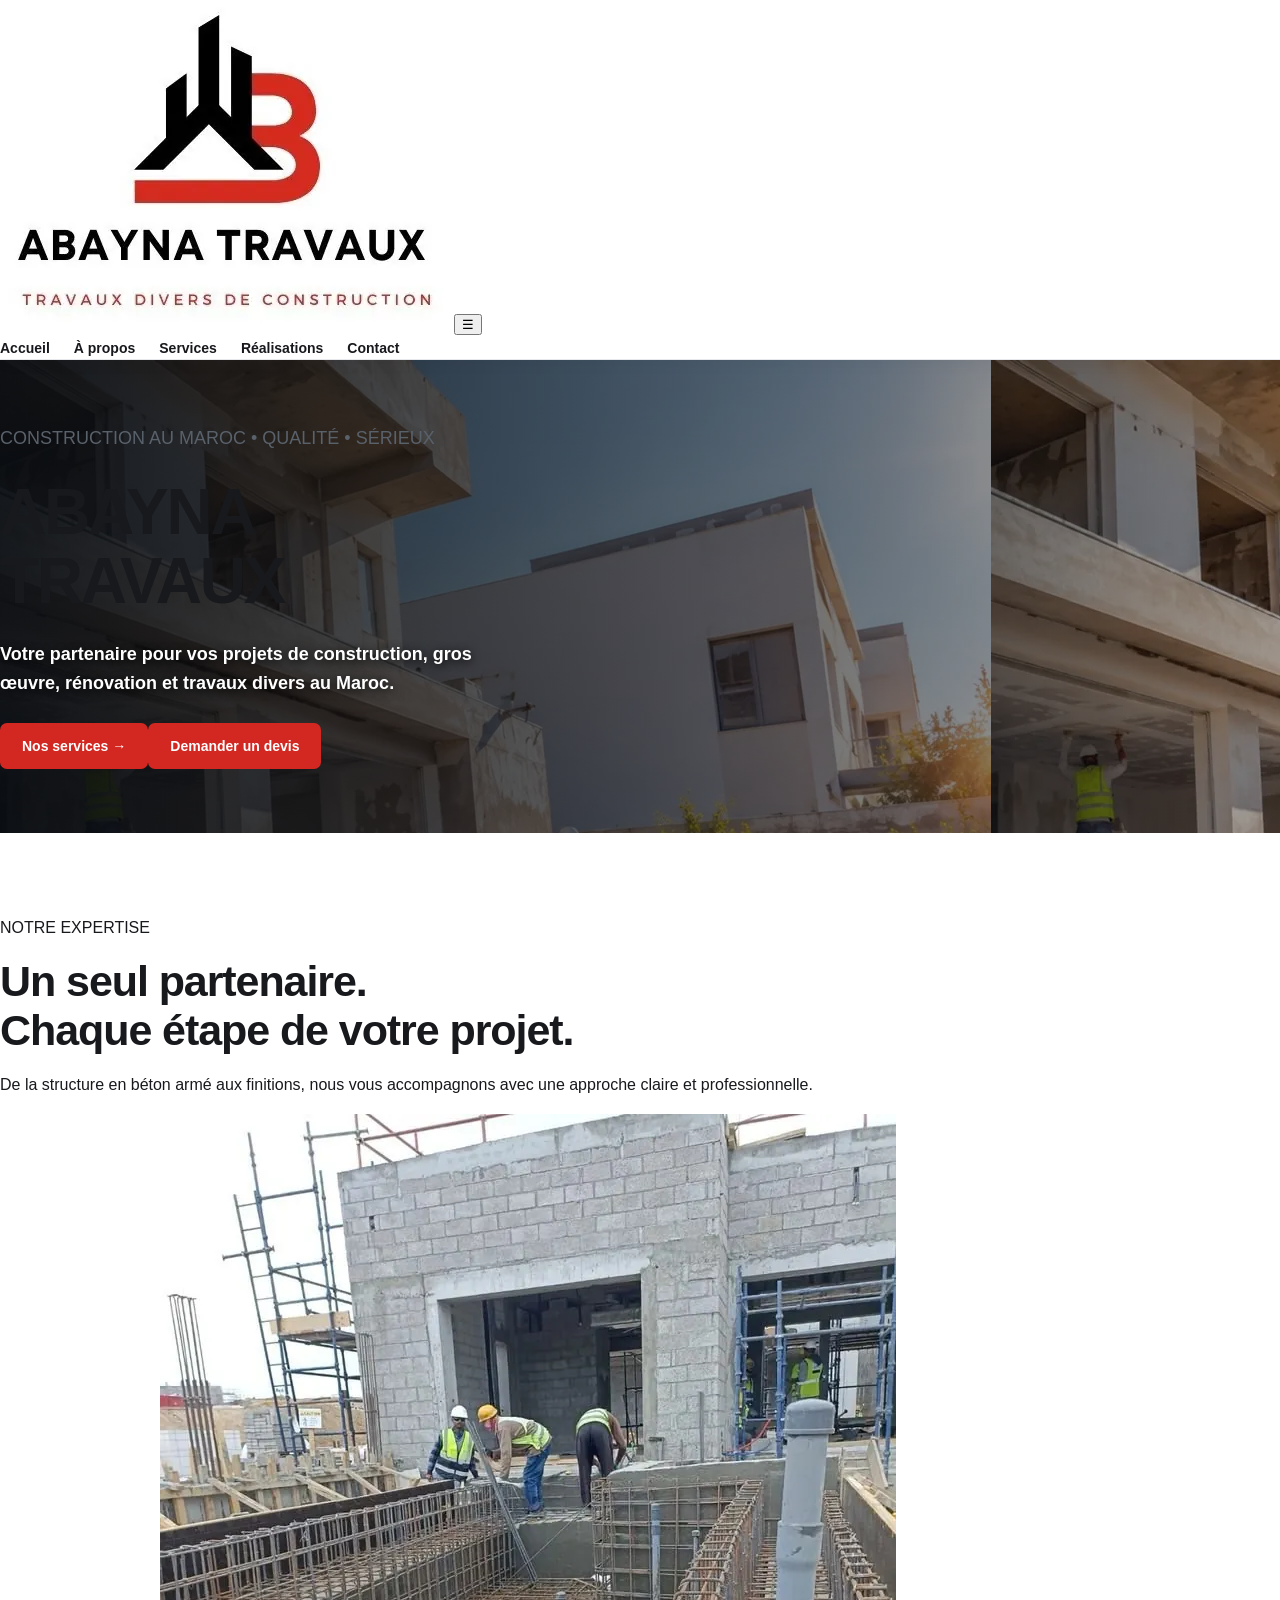
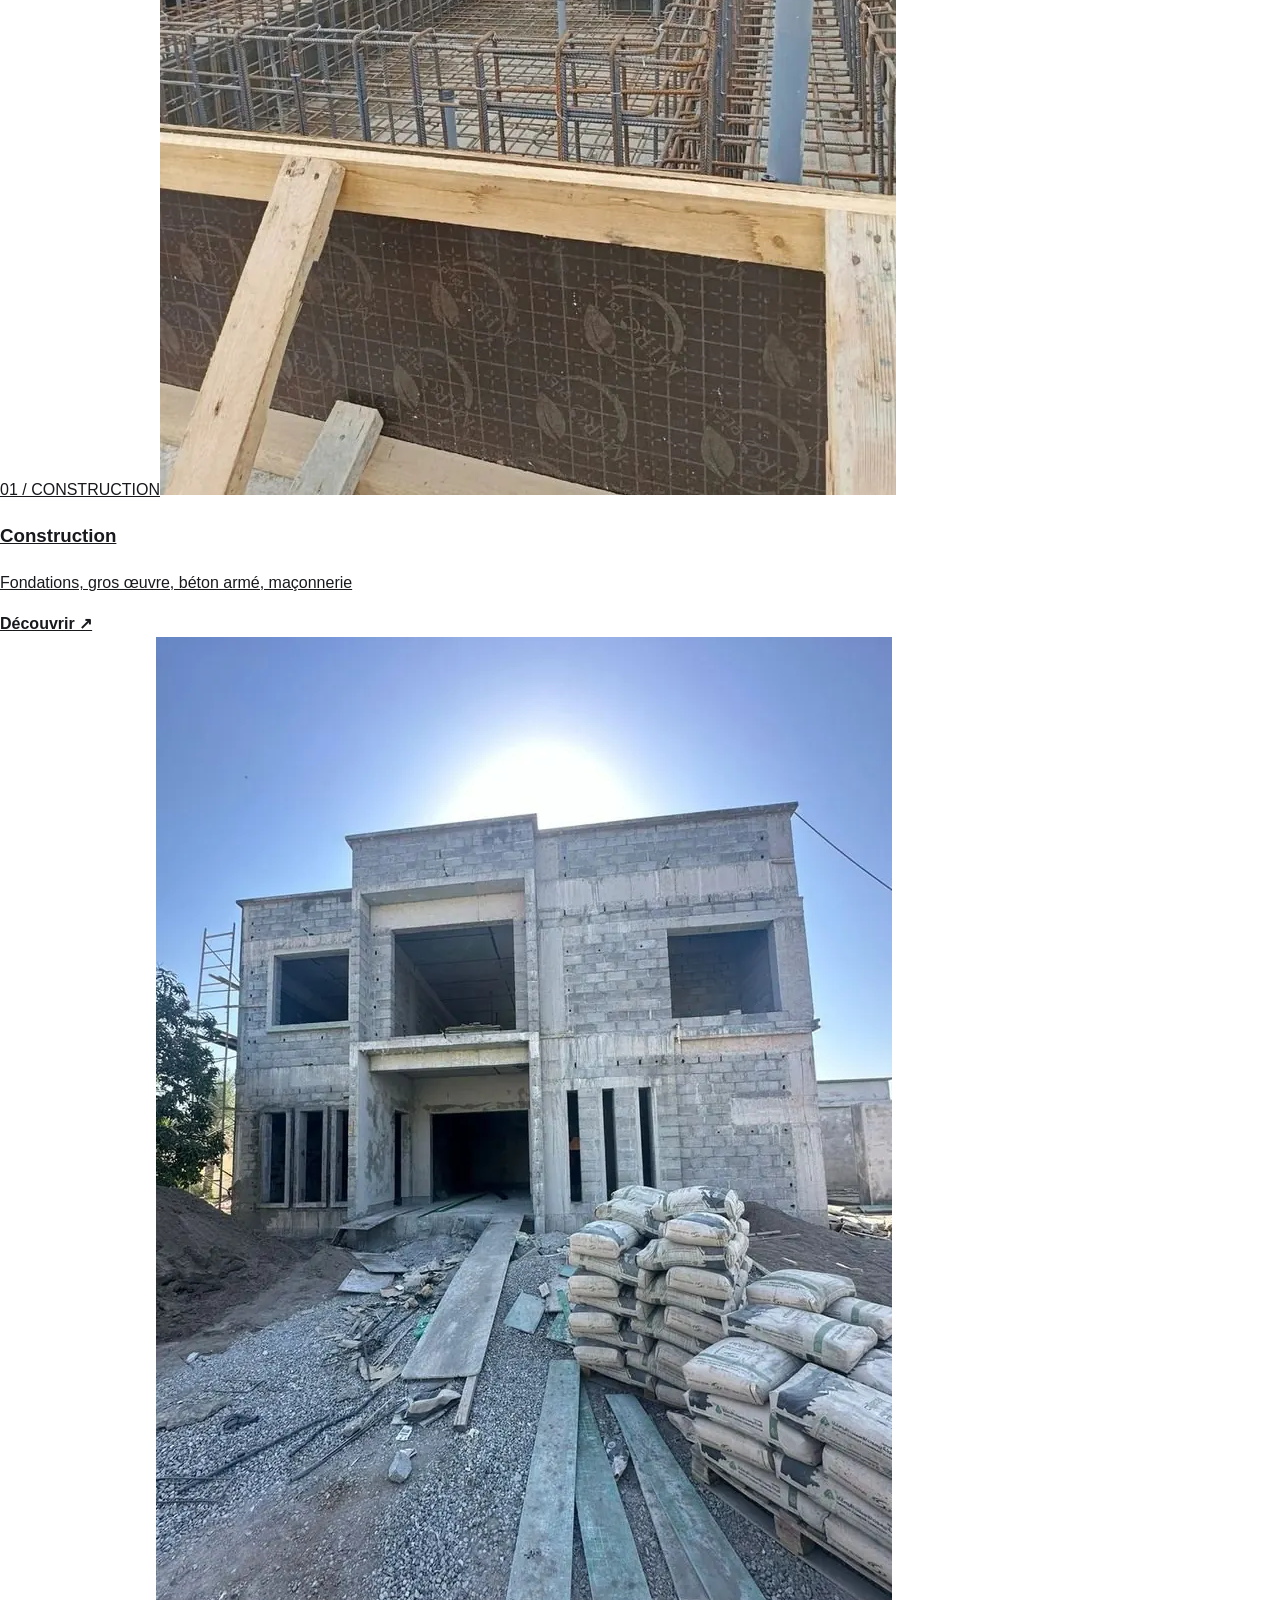
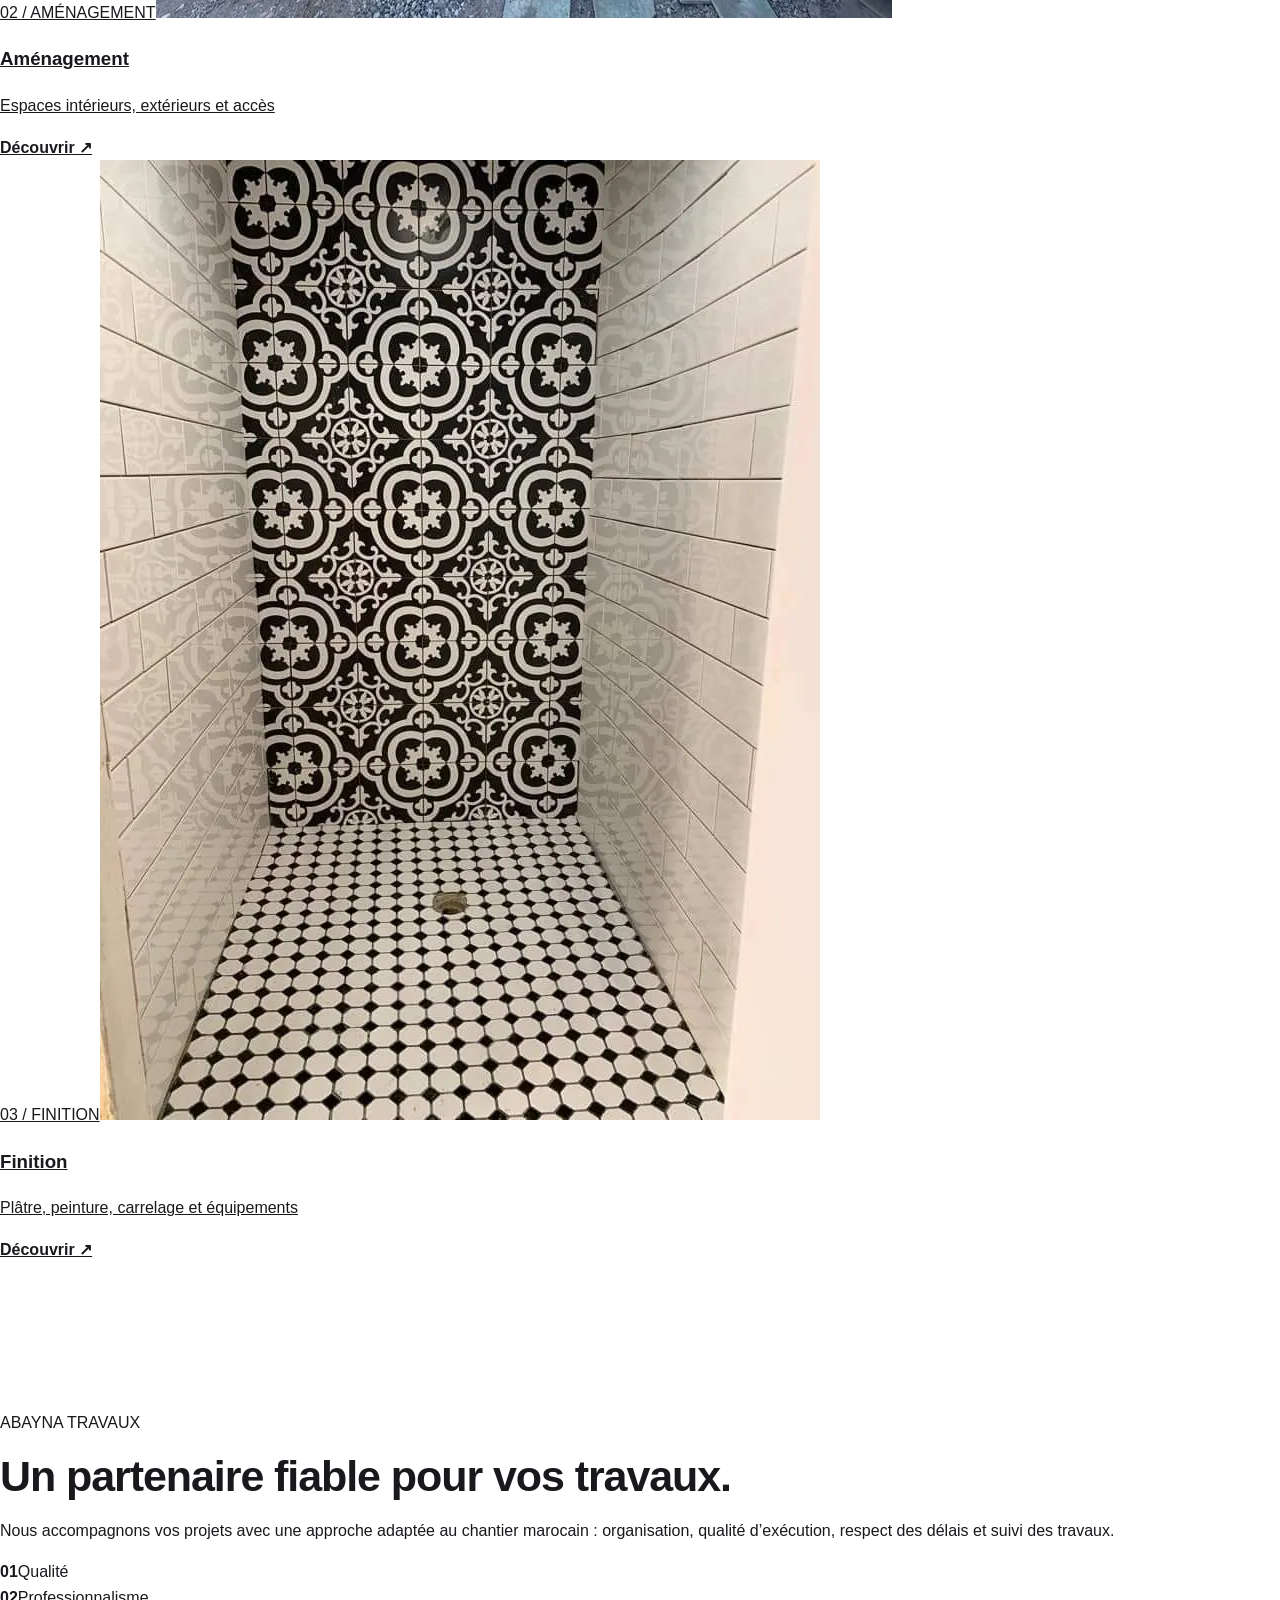
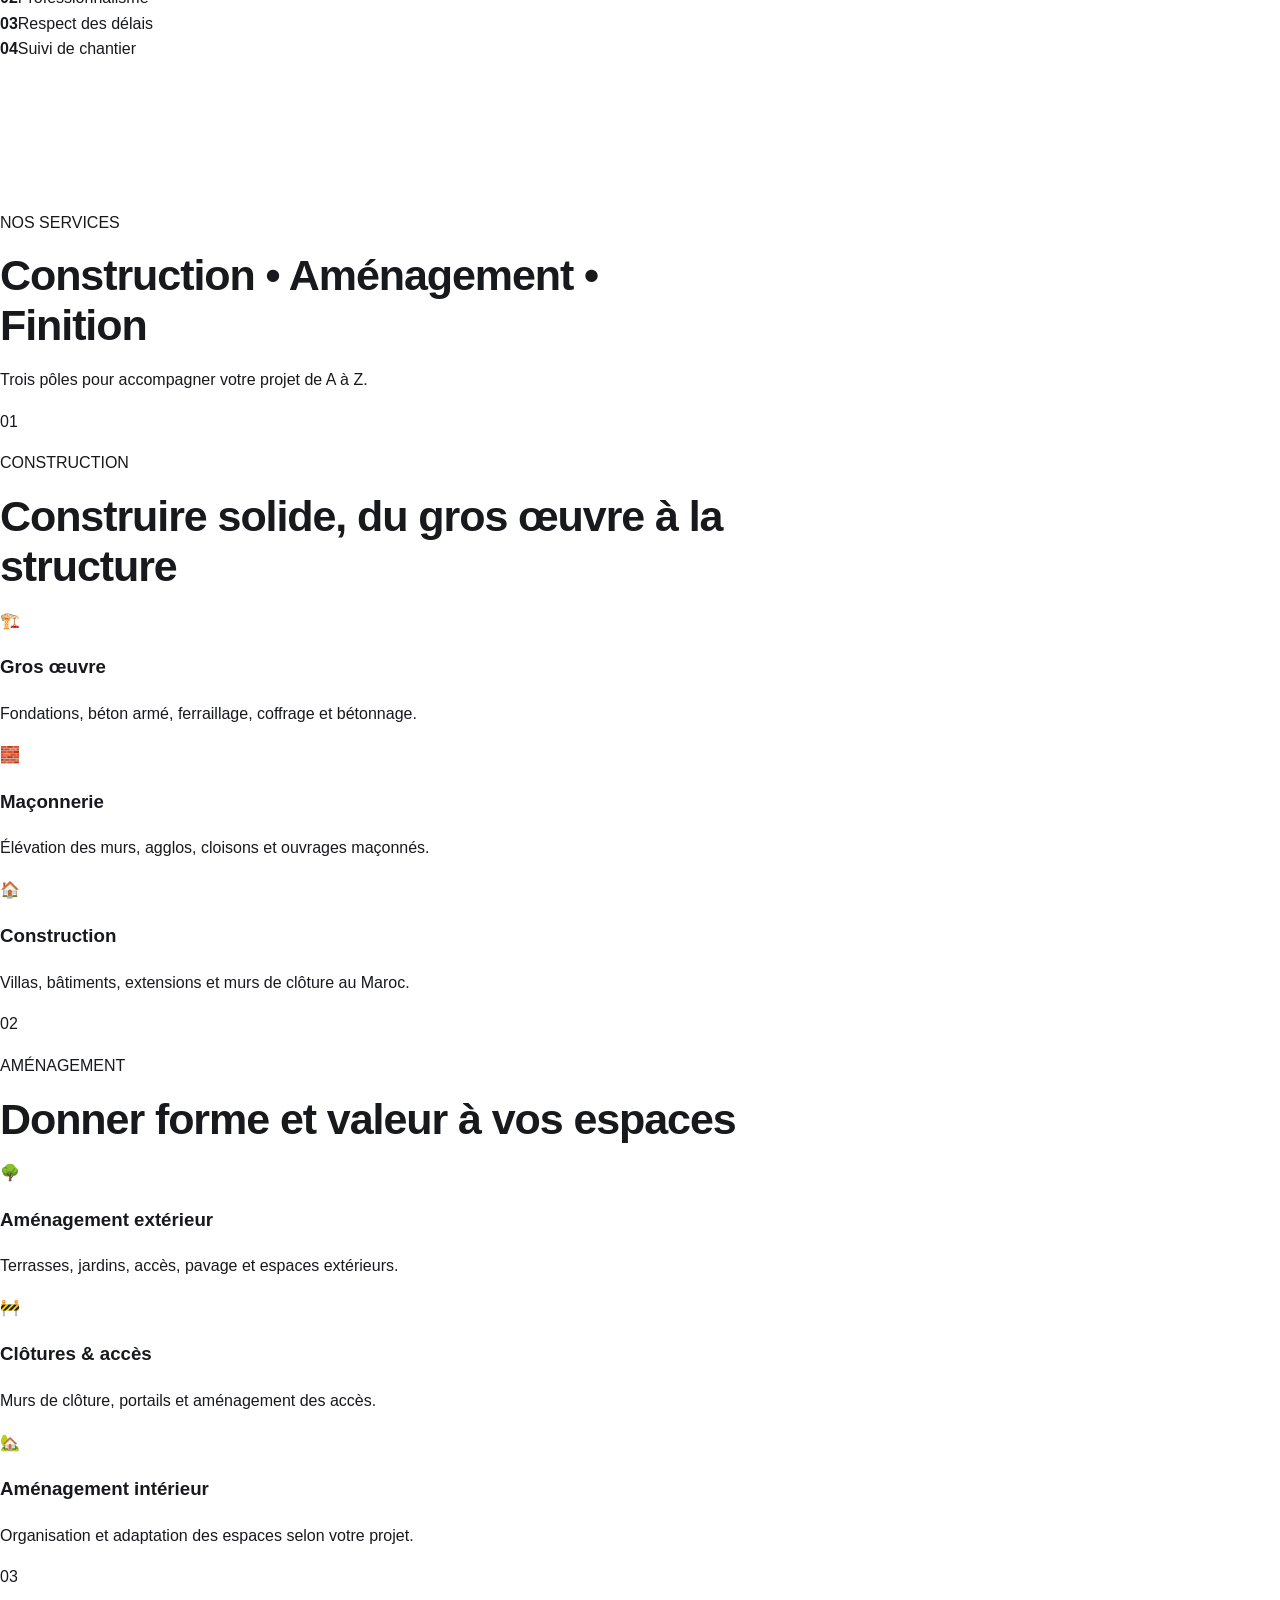
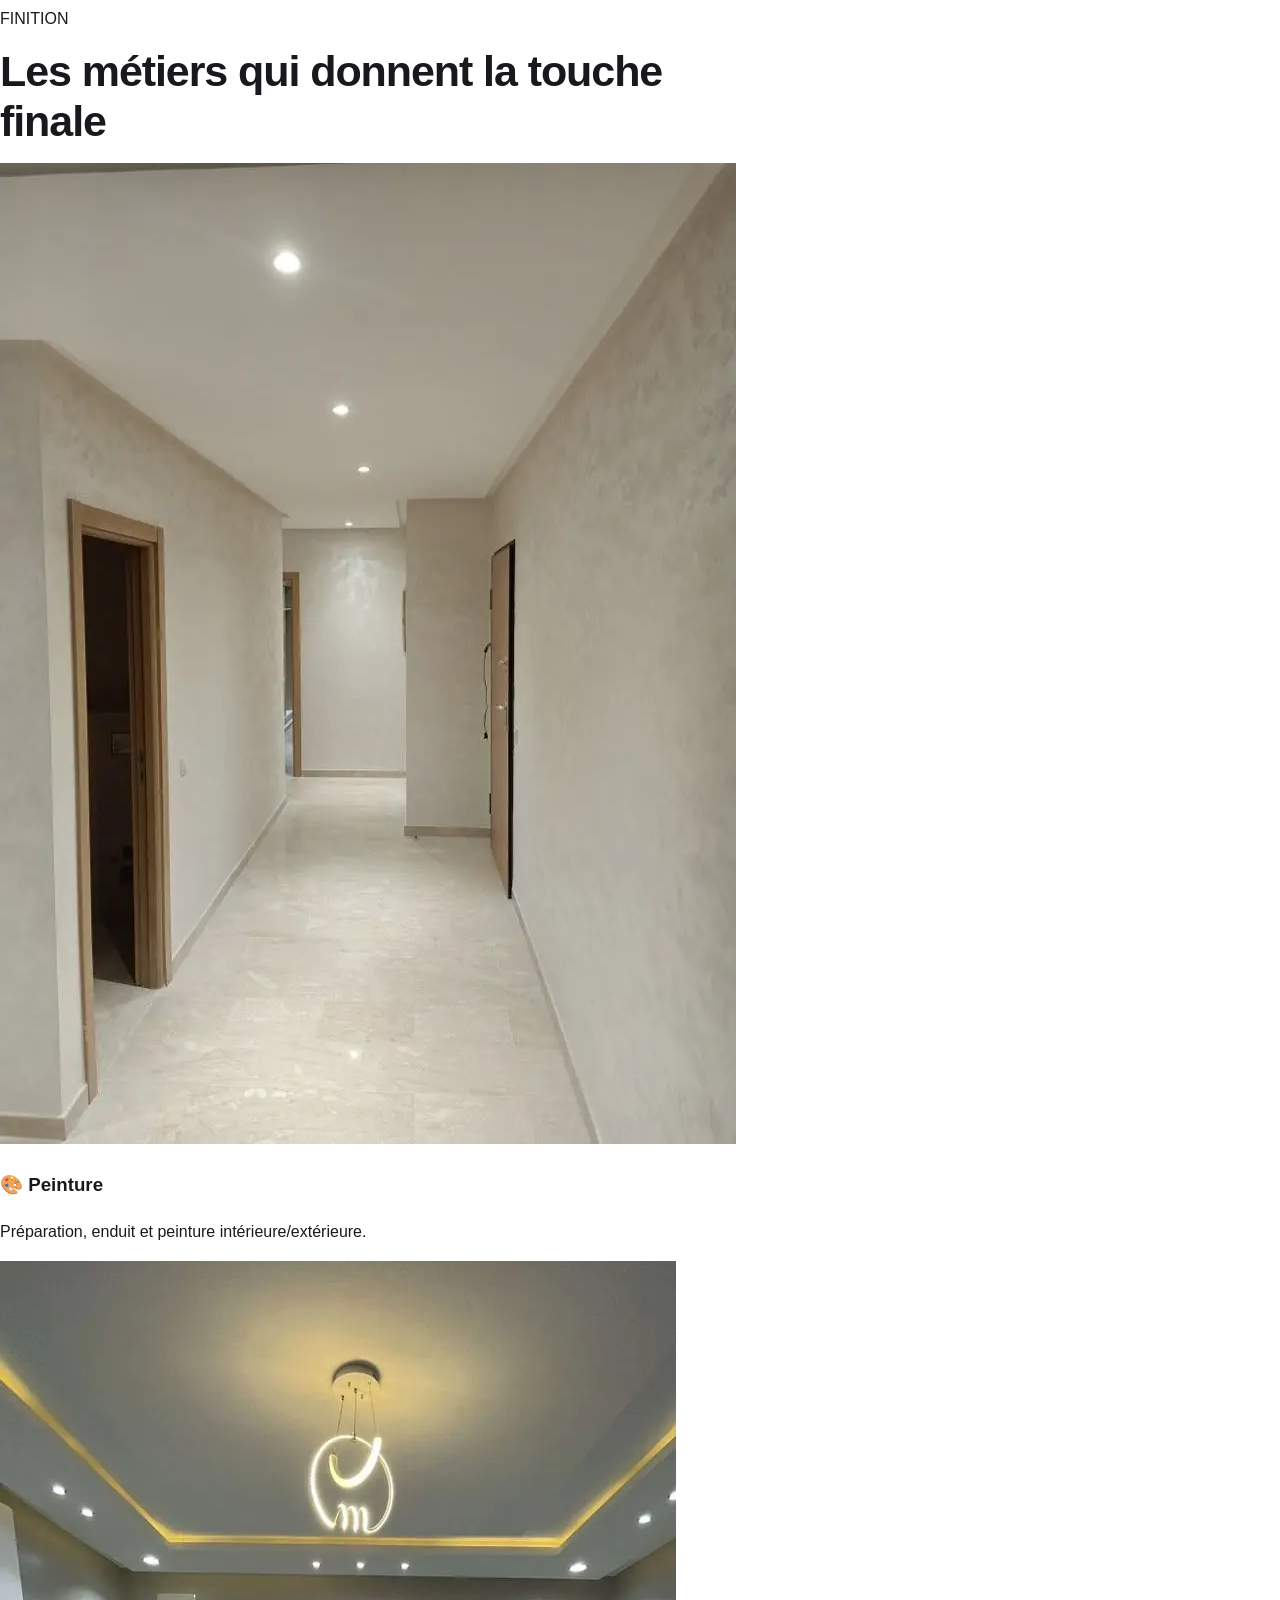
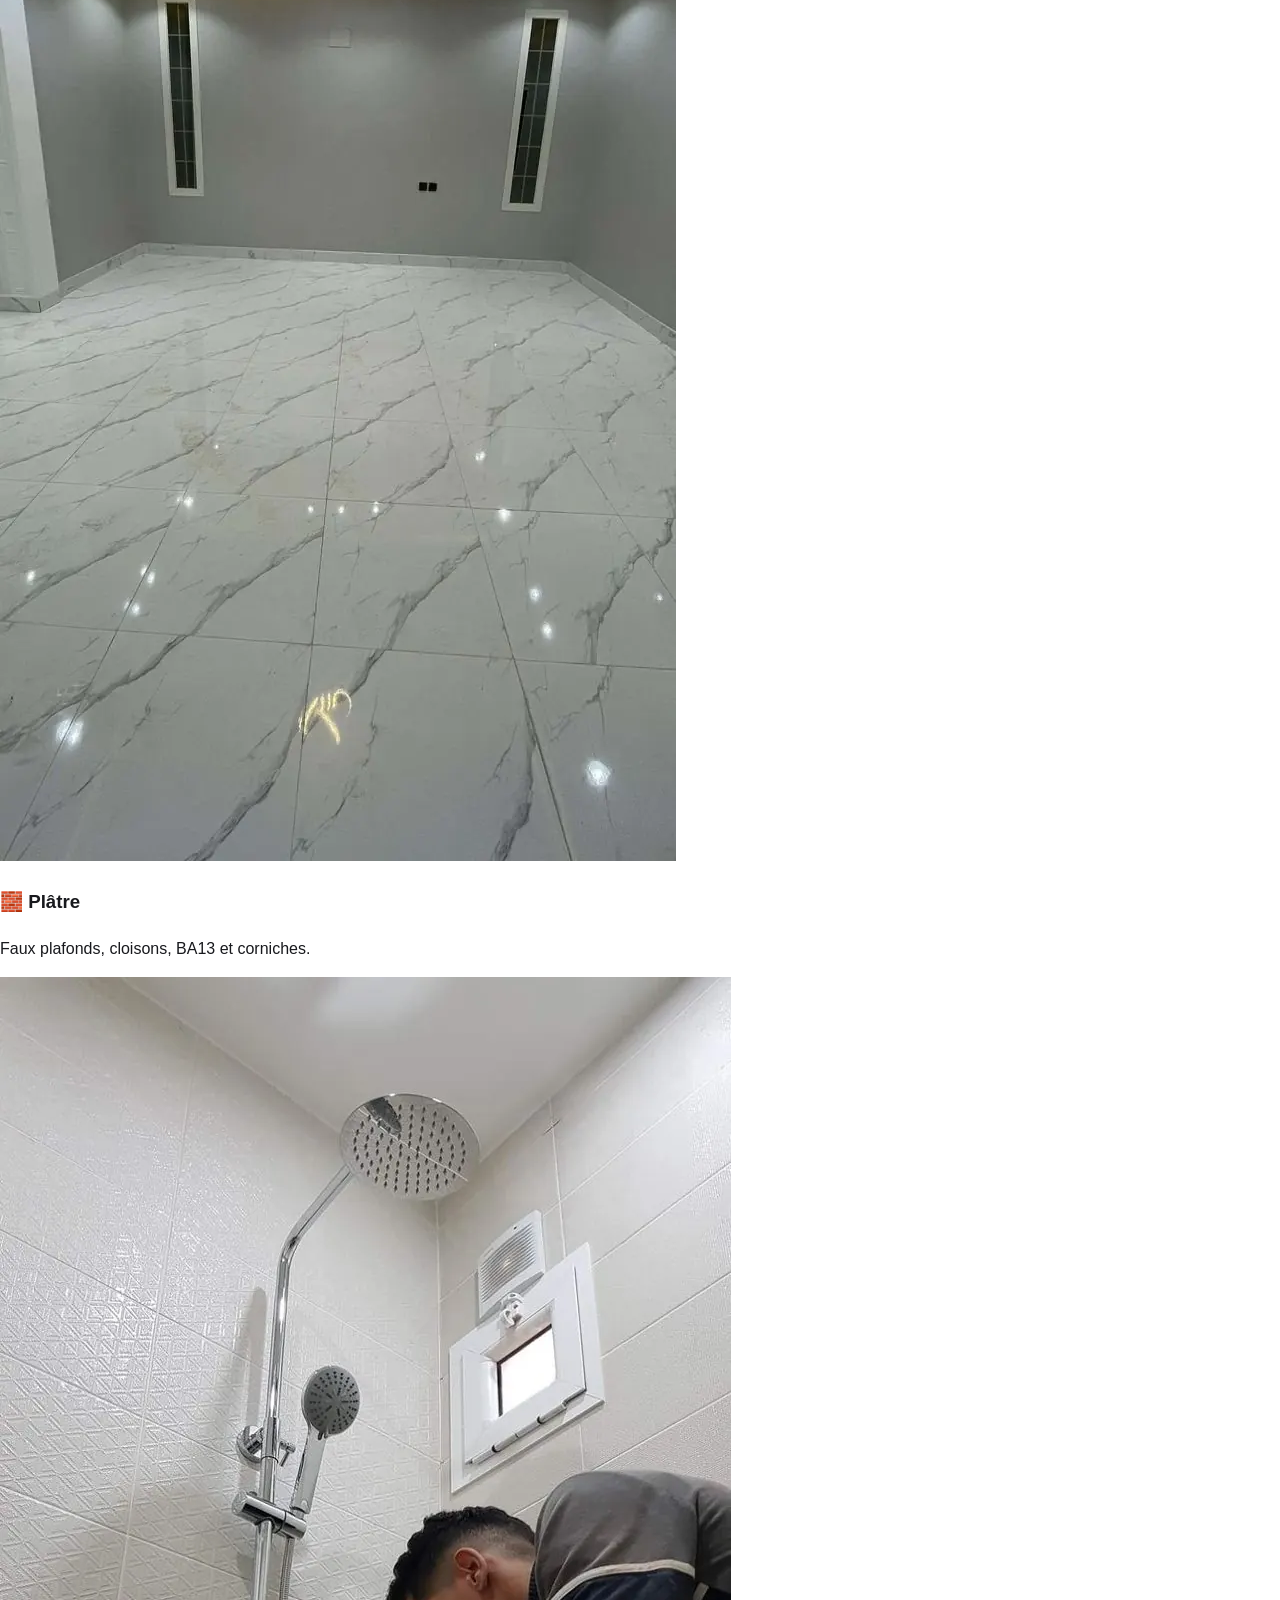
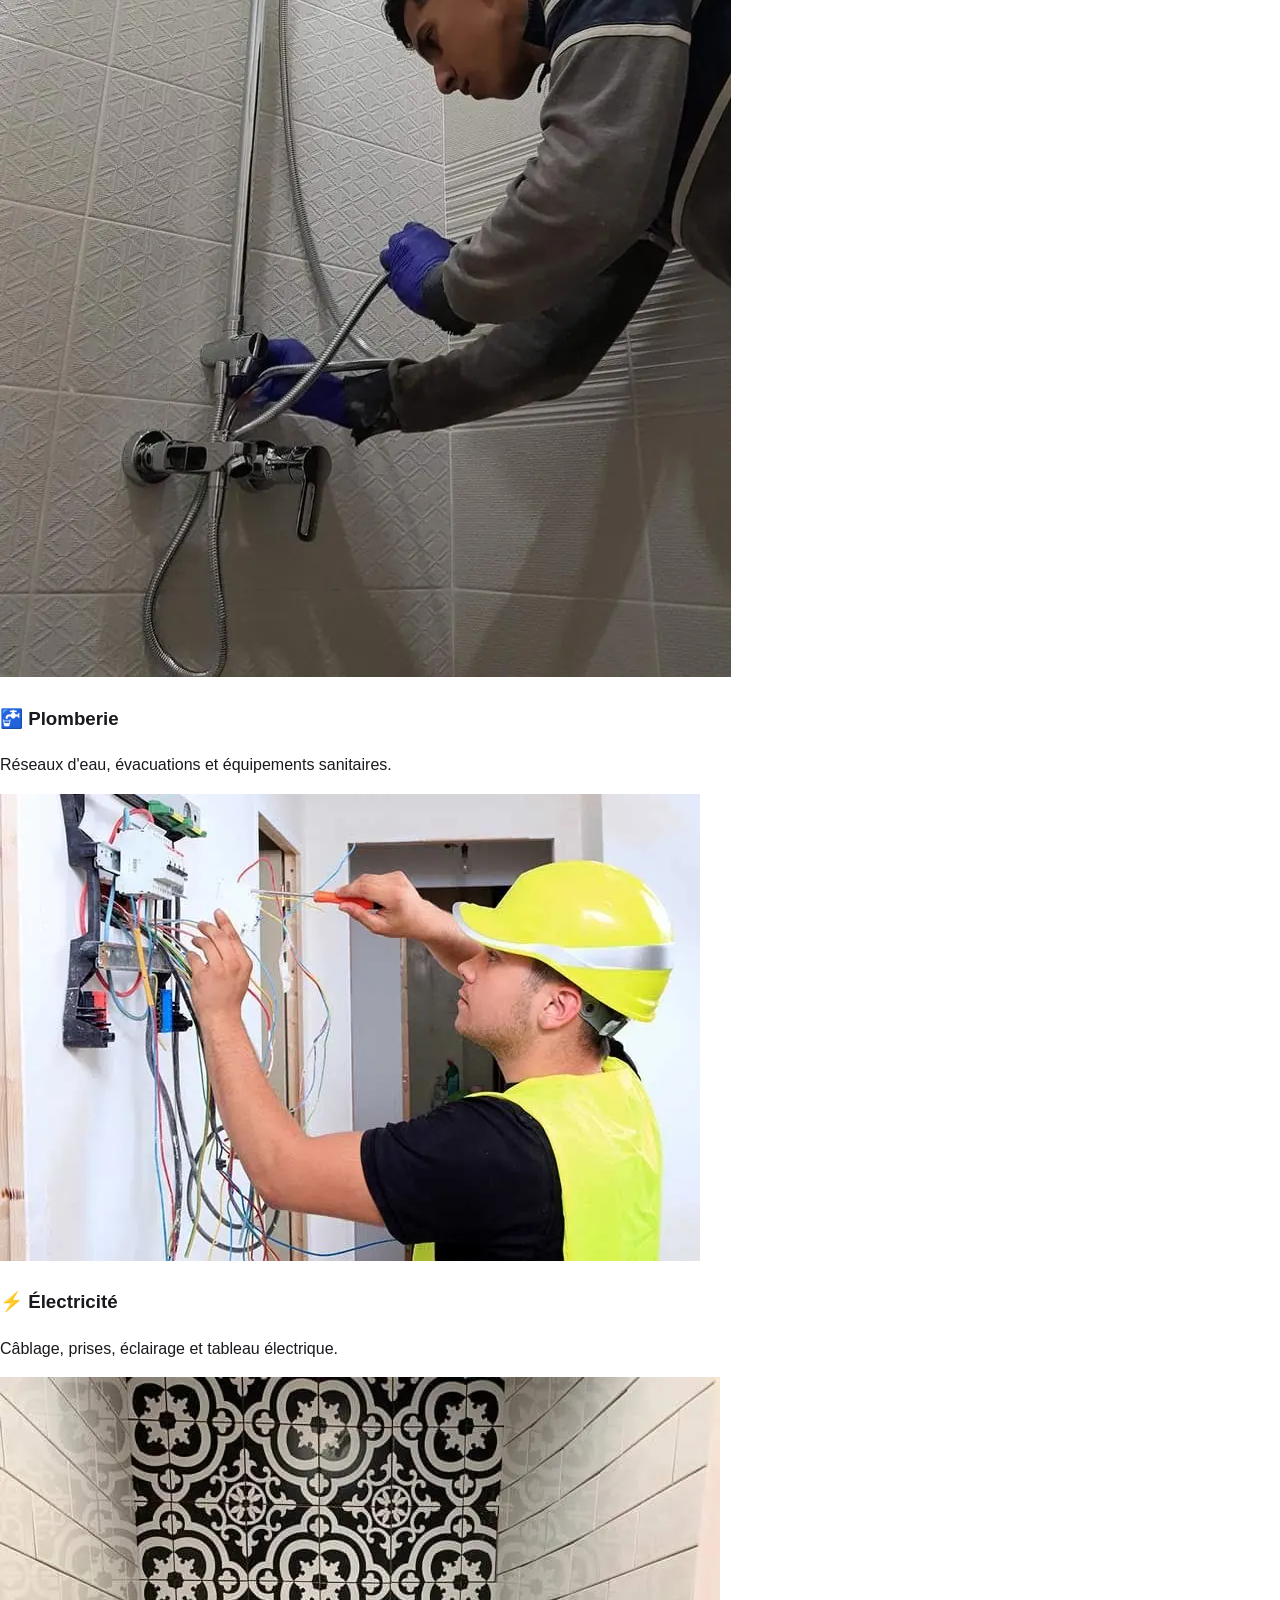
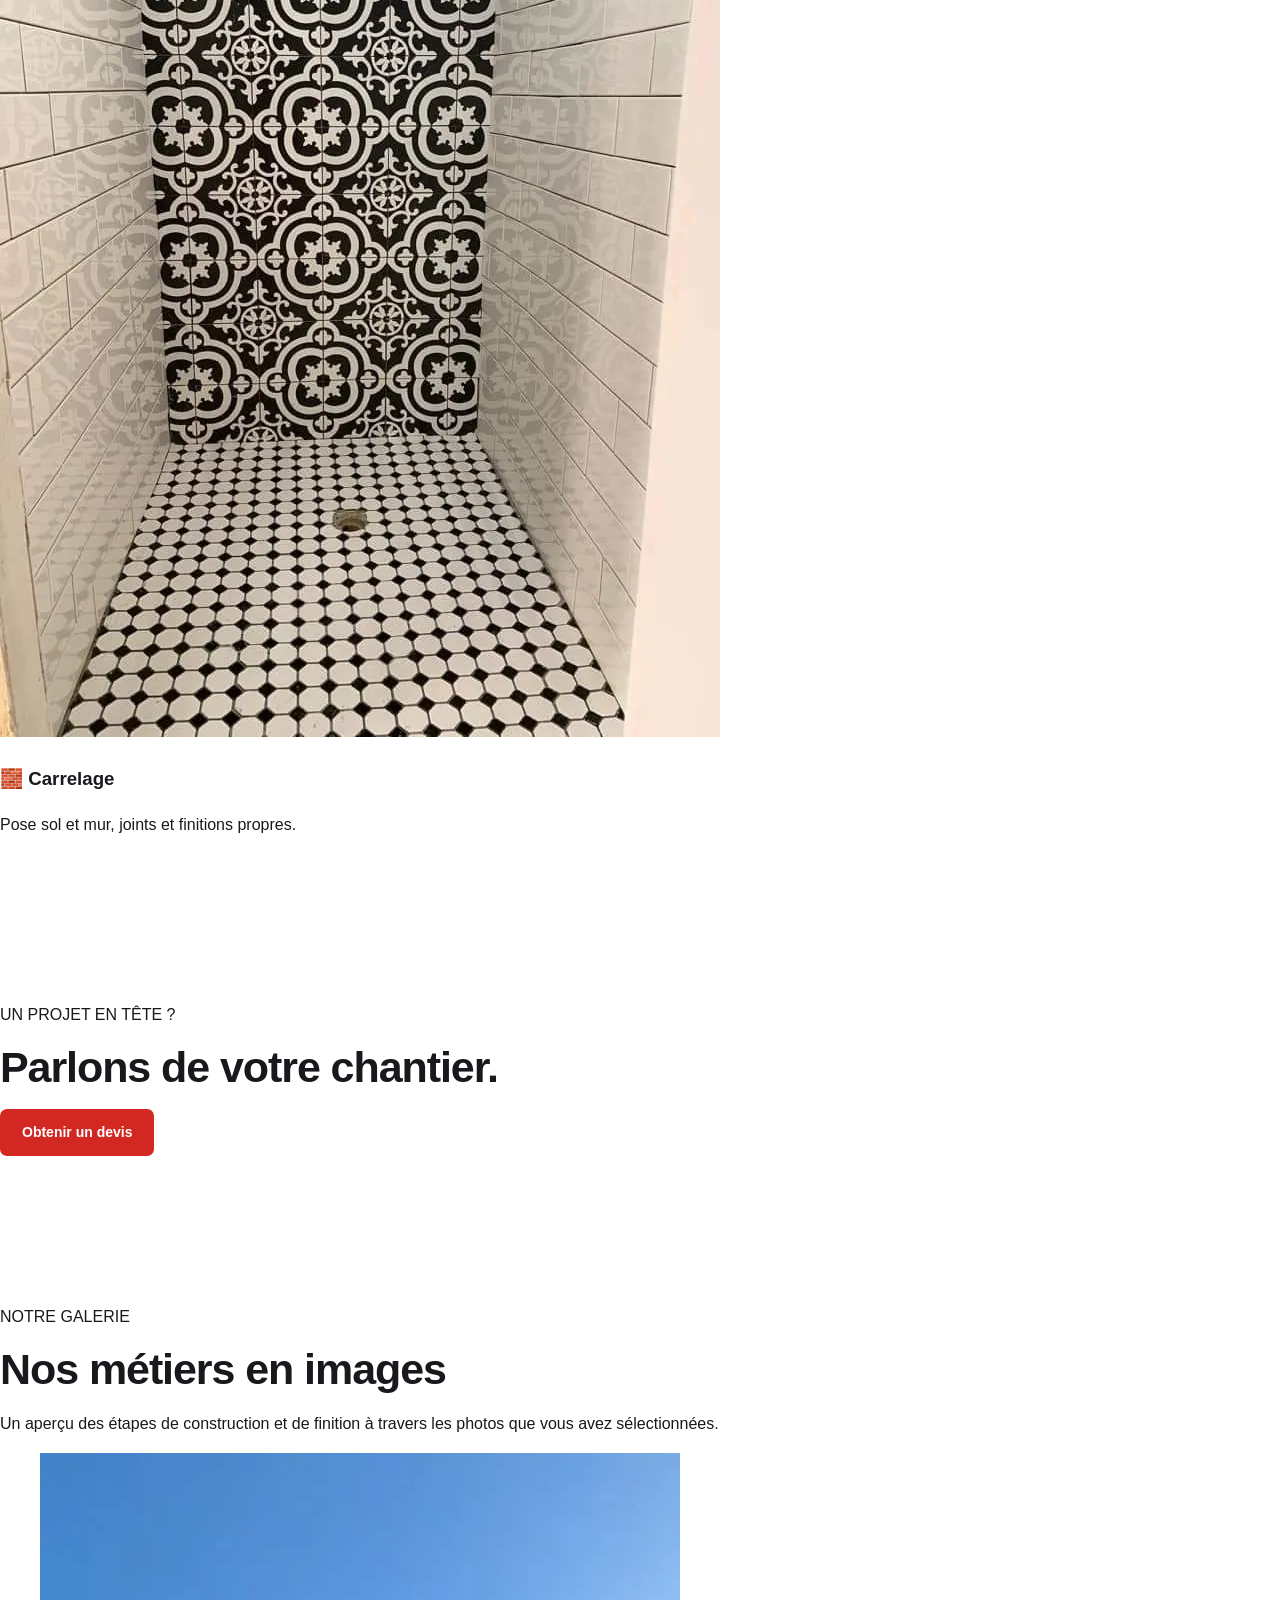
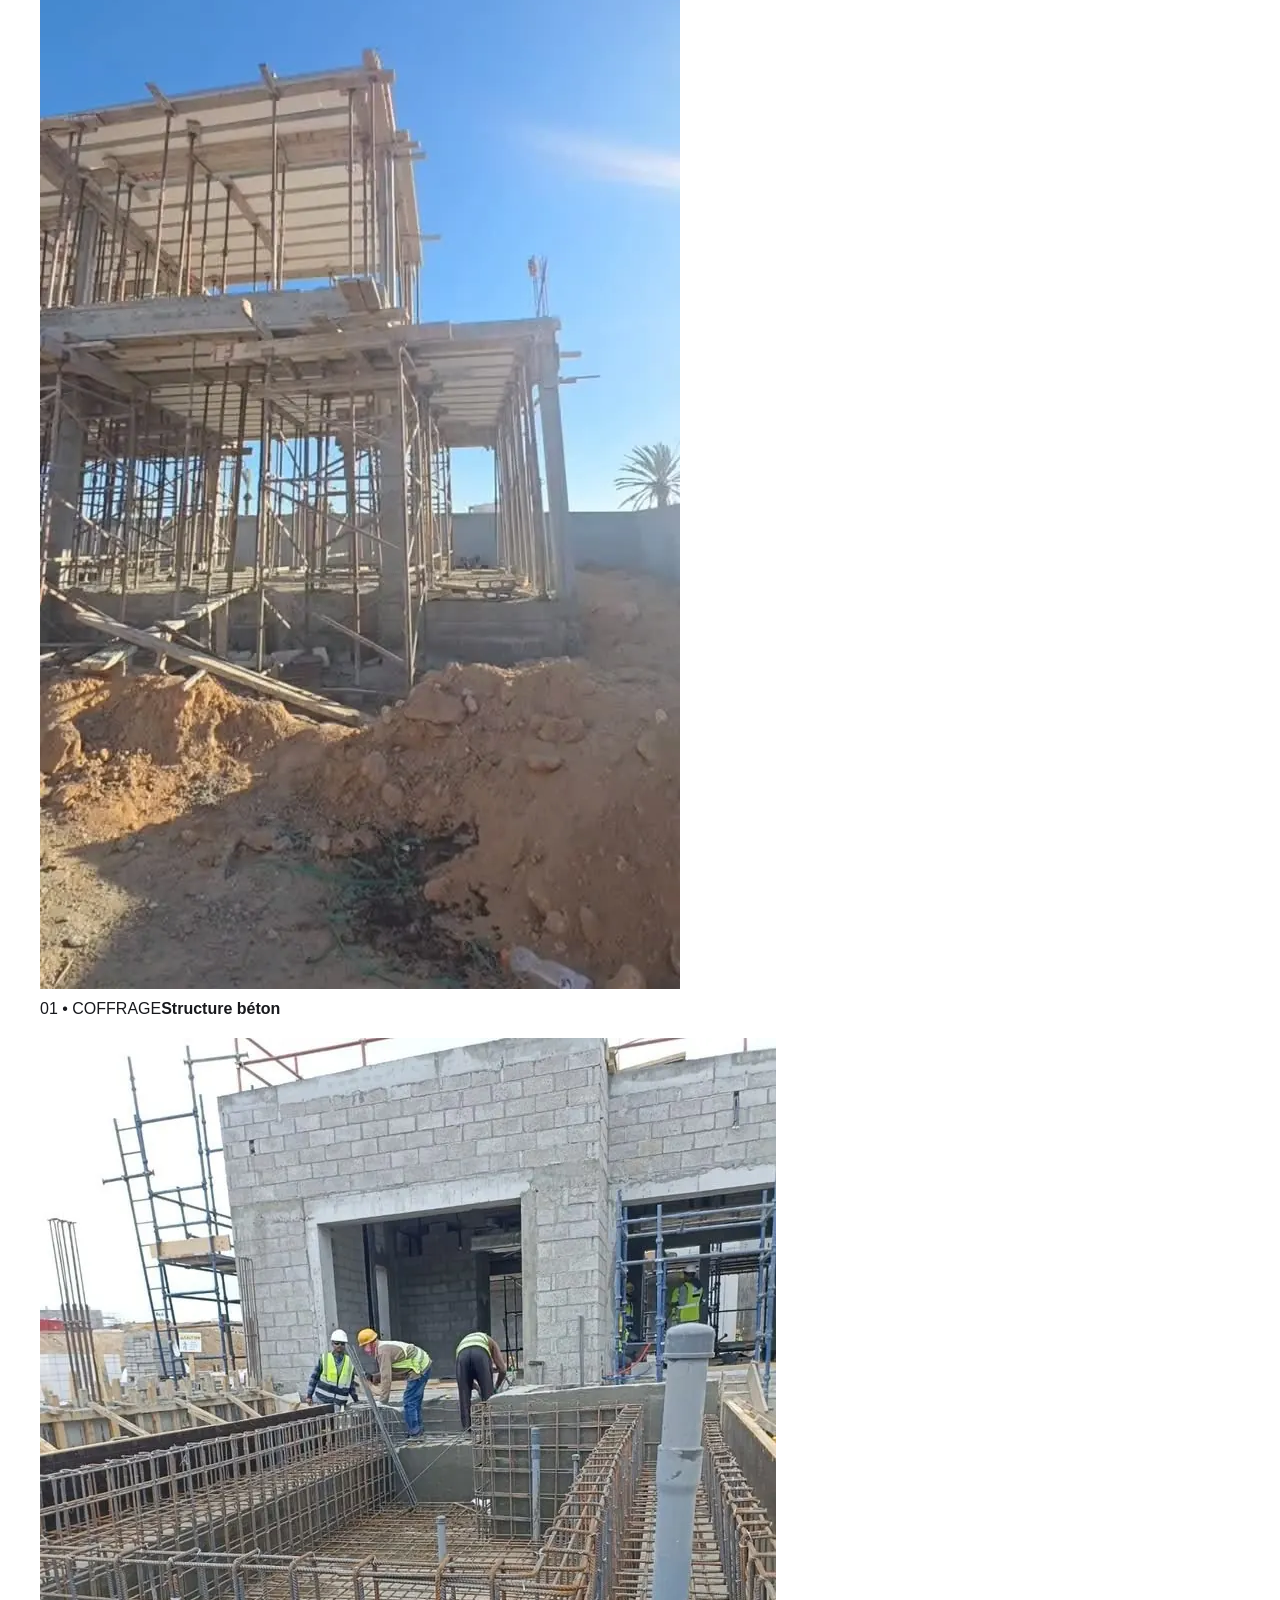
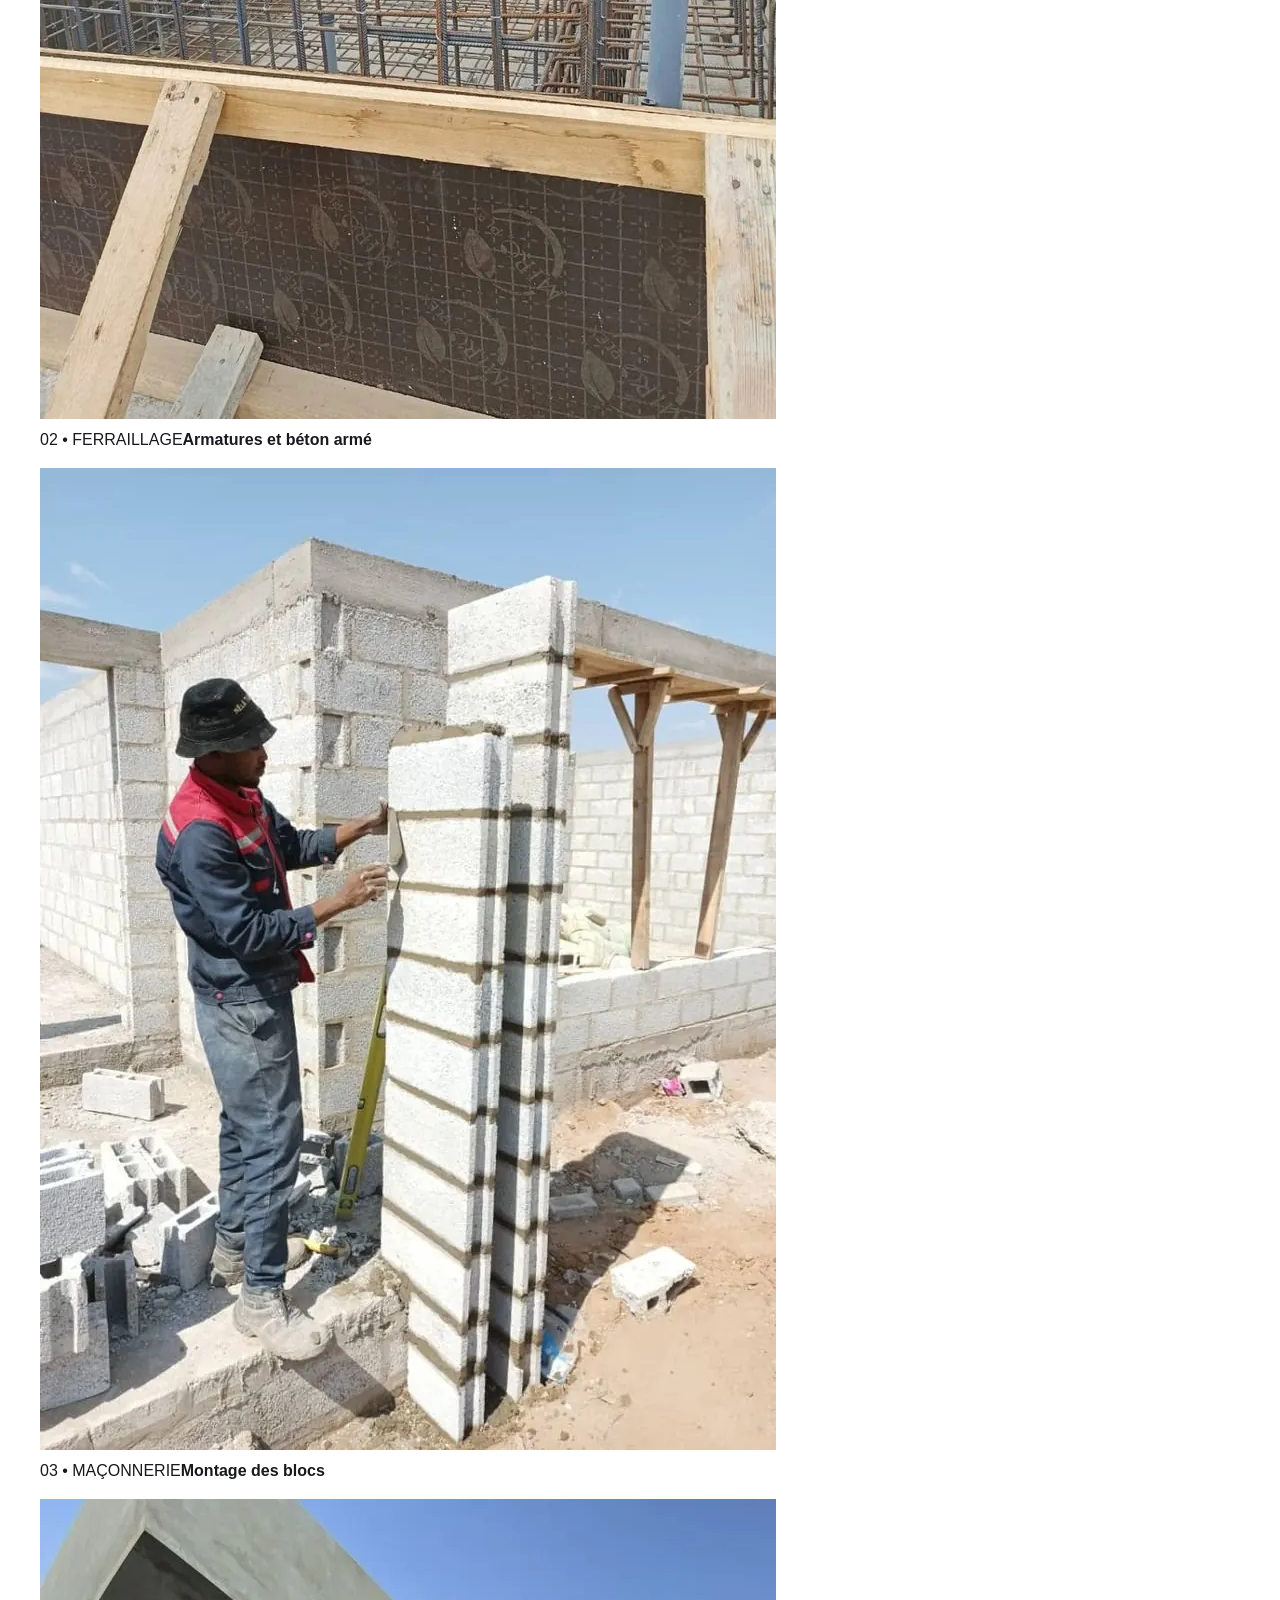
==== commit 97242499: "Add files via upload" ====
--- a/index.html
+++ b/index.html
@@ -1,3 +1,43 @@
-<!doctype html><html lang="fr"><head><meta charset="utf-8"><meta name="viewport" content="width=device-width,initial-scale=1"><meta name="theme-color" content="#111111"><meta name="description" content="ABAYNA TRAVAUX — Construction, aménagement et finition. Demandez votre devis au Maroc."><title>ABAYNA TRAVAUX | Construction • Aménagement • Finition</title><style>
-:root{--red:#c52325;--ink:#151515;--muted:#666;--paper:#f5f3ef}*{box-sizing:border-box}html{scroll-behavior:smooth;scroll-padding-top:95px}body{margin:0;font-family:Arial,Helvetica,sans-serif;color:var(--ink);background:#fff}a{text-decoration:none;color:inherit}img{max-width:100%;display:block}button{font:inherit}.wrap{max-width:1220px;margin:auto;padding:0 28px}.topline{height:5px;background:var(--red)}header{position:sticky;top:0;z-index:20;background:#fff;box-shadow:0 4px 24px #0000000c}.head{min-height:86px;display:flex;align-items:center;justify-content:space-between;gap:22px}.brand{display:flex;align-items:center;gap:12px;min-width:0}.brand img{height:64px;width:90px;object-fit:contain}.brand-text{display:flex;flex-direction:column;gap:4px}.brand-text strong{font-size:19px;letter-spacing:.025em}.brand-text small{font-size:10px;letter-spacing:.13em;color:#777}.links{display:flex;gap:28px;align-items:center;font-size:13px;font-weight:700}.links a:hover{color:var(--red)}.btn{display:inline-flex;align-items:center;justify-content:center;min-height:49px;padding:0 22px;background:var(--red);color:#fff;font-size:13px;font-weight:800;letter-spacing:.025em;border:2px solid var(--red);transition:.2s}.btn:hover{background:#a61719;border-color:#a61719}.btn.ghost{background:transparent;color:#fff;border-color:#ffffffb0}.btn.ghost:hover{background:#fff;color:#111}.menu-btn{display:none;background:#fff;border:1px solid #ddd;padding:10px 12px;font-size:20px}.hero{min-height:610px;position:relative;display:flex;align-items:center;background:#181818;overflow:hidden}.hero>img{position:absolute;inset:0;width:100%;height:100%;object-fit:cover;object-position:center 40%}.hero:after{content:"";position:absolute;inset:0;background:linear-gradient(90deg,rgba(12,12,12,.93) 0%,rgba(12,12,12,.73) 46%,rgba(12,12,12,.2) 100%)}.hero .wrap{width:100%;position:relative;z-index:1;color:#fff;padding-top:95px;padding-bottom:95px}.eyebrow{display:flex;align-items:center;gap:12px;color:#ff7779;letter-spacing:.22em;font-size:12px;font-weight:800;text-transform:uppercase}.eyebrow:before{content:"";display:block;width:32px;height:3px;background:var(--red)}h1{font-size:clamp(44px,6.2vw,91px);line-height:1.04;letter-spacing:-.055em;margin:22px 0;max-width:860px;font-weight:900}h1 em{font-style:normal;color:#ff5558}.hero p{font-size:clamp(16px,2vw,21px);color:#ededed;line-height:1.6;max-width:620px}.actions{display:flex;gap:13px;flex-wrap:wrap;margin-top:33px}.strip{background:var(--red);color:#fff}.strip .wrap{display:flex;justify-content:space-between;gap:20px;align-items:center;min-height:84px}.strip strong{font-size:19px}.strip span{font-size:13px;opacity:.9}.section{padding:95px 0}.section.soft{background:var(--paper)}.kicker{font-size:12px;font-weight:800;letter-spacing:.22em;color:var(--red);text-transform:uppercase}.heading{font-size:clamp(31px,4vw,52px);line-height:1.12;letter-spacing:-.045em;margin:13px 0 18px}.intro{max-width:650px;color:var(--muted);line-height:1.75;font-size:16px}.services{display:grid;grid-template-columns:repeat(3,minmax(0,1fr));gap:20px;margin-top:42px}.service{background:#fff;border:1px solid #e7e7e7;overflow:hidden}.service .photo{height:245px;overflow:hidden}.service img{width:100%;height:100%;object-fit:cover;transition:transform .4s}.service:hover img{transform:scale(1.05)}.service .content{padding:26px}.num{font-size:12px;color:var(--red);font-weight:800;letter-spacing:.13em}.service h3{font-size:24px;margin:11px 0}.service p{color:#666;line-height:1.65;font-size:14px;margin-bottom:0}.about{display:grid;grid-template-columns:1fr 1fr;gap:70px;align-items:center}.about-img{position:relative}.about-img img{width:100%;height:470px;object-fit:cover}.about-img:after{content:"";position:absolute;right:-13px;bottom:-13px;width:35%;height:10px;background:var(--red)}.ticks{margin-top:25px;display:grid;gap:15px}.ticks div{font-weight:700}.ticks div:before{content:"✓";color:var(--red);margin-right:12px}.gallery{display:grid;grid-template-columns:repeat(4,1fr);gap:14px;margin-top:40px}.gallery figure{margin:0;position:relative;overflow:hidden;background:#ddd}.gallery img{width:100%;height:230px;object-fit:cover;transition:transform .4s}.gallery figure:hover img{transform:scale(1.05)}.gallery figcaption{position:absolute;bottom:0;left:0;right:0;padding:25px 15px 14px;background:linear-gradient(transparent,#000b);color:#fff;font-size:14px;font-weight:800}.contact{background:#171717;color:#fff}.contact .intro{color:#bbb}.contact-grid{display:grid;grid-template-columns:1.2fr 1fr;gap:70px}.contact-card{background:#262626;padding:34px;display:grid;gap:20px;align-content:center}.contact-card a{padding-bottom:17px;border-bottom:1px solid #444;overflow-wrap:anywhere}.contact-card small{display:block;color:#bbb;margin-bottom:8px;font-size:12px}.contact-card strong{font-size:19px}.contact-card a:hover strong{color:#ff7779}footer{background:#0d0d0d;color:#aaa;padding:26px 0;font-size:13px}footer .wrap{display:flex;justify-content:space-between;gap:15px;flex-wrap:wrap}.float-wa{position:fixed;z-index:19;bottom:23px;right:23px;background:#198754;color:#fff;padding:15px 20px;border-radius:50px;box-shadow:0 5px 25px #0003;font-weight:800;font-size:13px}@media(max-width:960px){.links{gap:14px}.links .btn{display:none}.brand-text small{display:none}.services{grid-template-columns:repeat(2,1fr)}.gallery{grid-template-columns:repeat(2,1fr)}.about{gap:35px}}@media(max-width:680px){.wrap{padding:0 20px}.head{min-height:74px}.brand img{height:53px;width:67px}.brand-text strong{font-size:16px}.menu-btn{display:block}.links{display:none;position:absolute;left:0;right:0;top:79px;background:#fff;box-shadow:0 15px 25px #0002;padding:18px 24px;flex-direction:column;align-items:stretch;gap:0}.links.open{display:flex}.links a{padding:14px 0;border-bottom:1px solid #eee}.hero{min-height:580px}.hero:after{background:linear-gradient(90deg,#111e,#1119)}.hero .wrap{padding-top:72px;padding-bottom:72px}.strip .wrap{flex-direction:column;align-items:flex-start;justify-content:center;padding-top:20px;padding-bottom:20px;gap:7px}.section{padding:65px 0}.services,.about,.contact-grid{grid-template-columns:1fr}.about-img img{height:340px}.gallery{grid-template-columns:repeat(2,1fr);gap:9px}.gallery img{height:165px}.contact-grid{gap:28px}.contact-card{padding:24px}.float-wa{bottom:12px;right:12px;padding:13px 15px}}@media(prefers-reduced-motion:reduce){html{scroll-behavior:auto}*{transition:none!important}}
-</style></head><body><div class="topline"></div><header><div class="wrap head"><a class="brand" href="#accueil"><img src="images/logo.webp" alt="Logo ABAYNA TRAVAUX"><span class="brand-text"><strong>ABAYNA TRAVAUX</strong><small>TRAVAUX DIVERS DE CONSTRUCTION</small></span></a><button class="menu-btn" aria-label="Afficher le menu" aria-expanded="false" aria-controls="navigation" onclick="const n=document.getElementById('navigation');const b=this;const open=n.classList.toggle('open');b.setAttribute('aria-expanded',open)">☰</button><nav class="links" id="navigation"><a href="#accueil">Accueil</a><a href="#apropos">À propos</a><a href="#services">Services</a><a href="#realisations">Réalisations</a><a href="#contact">Contact</a><a class="btn" href="https://wa.me/212657231193">Demander un devis</a></nav></div></header><main><section class="hero" id="accueil"><img src="images/hero-nouveau.webp" alt="Bâtiment en construction" fetchpriority="high"><div class="wrap"><div class="eyebrow">Bâtiment & travaux divers</div><h1>CONSTRUIRE<br>AVEC <em>EXIGENCE.</em></h1><p>ABAYNA TRAVAUX vous accompagne dans vos projets de construction, d’aménagement et de finition.</p><div class="actions"><a class="btn" href="https://wa.me/212657231193?text=Bonjour%2C%20je%20souhaite%20un%20devis">DEMANDER UN DEVIS ↗</a><a class="btn ghost" href="#services">DÉCOUVRIR NOS SERVICES</a></div></div></section><div class="strip"><div class="wrap"><strong>Votre projet. Notre savoir-faire.</strong><span>CONSTRUCTION &nbsp; / &nbsp; AMÉNAGEMENT &nbsp; / &nbsp; FINITION</span></div></div><section class="section soft" id="services"><div class="wrap"><div class="kicker">01 / Nos expertises</div><h2 class="heading">Des solutions pour chaque étape.</h2><p class="intro">Du gros œuvre aux derniers détails, nous intervenons sur les différents travaux de bâtiment.</p><div class="services"><article class="service"><div class="photo"><img src="images/04-gros-oeuvre.webp" alt="Travaux de gros œuvre" loading="lazy"></div><div class="content"><span class="num">01 / GROS ŒUVRE</span><h3>Construction</h3><p>Fondations, béton armé, coffrage, ferraillage, maçonnerie et structures.</p></div></article><article class="service"><div class="photo"><img src="images/06-semi-fini.webp" alt="Aménagement de bâtiment" loading="lazy"></div><div class="content"><span class="num">02 / ESPACES</span><h3>Aménagement</h3><p>Réorganisation et préparation des espaces intérieurs et extérieurs.</p></div></article><article class="service"><div class="photo"><img src="images/finition-peinture.webp" alt="Travaux de peinture" loading="lazy"></div><div class="content"><span class="num">03 / DÉTAILS</span><h3>Finition</h3><p>Peinture, plâtre, plomberie, électricité et carrelage.</p></div></article></div></div></section><section class="section" id="apropos"><div class="wrap about"><div class="about-img"><img src="images/05-structure.webp" alt="Structure de bâtiment en chantier" loading="lazy"></div><div><div class="kicker">02 / À propos</div><h2 class="heading">Le sérieux dans chaque détail.</h2><p class="intro">ABAYNA TRAVAUX intervient dans les travaux divers de construction. Notre objectif : des solutions adaptées à votre projet, avec une attention portée à la qualité d’exécution et aux finitions.</p><div class="ticks"><div>Construction et gros œuvre</div><div>Aménagement intérieur et extérieur</div><div>Travaux de finition</div></div><div class="actions"><a class="btn" href="#contact">PARLONS DE VOTRE PROJET ↗</a></div></div></div></section><section class="section soft" id="realisations"><div class="wrap"><div class="kicker">03 / Galerie</div><h2 class="heading">Les métiers du chantier en images.</h2><p class="intro">Un aperçu visuel des différentes étapes et spécialités du bâtiment.</p><div class="gallery"><figure><img src="images/01-coffrage.webp" alt="Coffrage" loading="lazy"><figcaption>Coffrage</figcaption></figure><figure><img src="images/02-ferraillage.webp" alt="Ferraillage" loading="lazy"><figcaption>Ferraillage</figcaption></figure><figure><img src="images/03-maconnerie.webp" alt="Maçonnerie" loading="lazy"><figcaption>Maçonnerie</figcaption></figure><figure><img src="images/09-batiment-fini.webp" alt="Bâtiment fini" loading="lazy"><figcaption>Bâtiment fini</figcaption></figure><figure><img src="images/finition-platre.webp" alt="Plâtre" loading="lazy"><figcaption>Plâtre</figcaption></figure><figure><img src="images/finition-plomberie.webp" alt="Plomberie" loading="lazy"><figcaption>Plomberie</figcaption></figure><figure><img src="images/finition-electricite.webp" alt="Électricité" loading="lazy"><figcaption>Électricité</figcaption></figure><figure><img src="images/finition-carrelage.webp" alt="Carrelage" loading="lazy"><figcaption>Carrelage</figcaption></figure></div></div></section><section class="section contact" id="contact"><div class="wrap contact-grid"><div><div class="kicker">04 / Contact</div><h2 class="heading">Un projet en tête ?<br>Parlons-en.</h2><p class="intro">Construction, aménagement ou finition : contactez-nous pour discuter de vos besoins et demander un devis.</p><div class="actions"><a class="btn" href="https://wa.me/212657231193?text=Bonjour%20ABAYNA%20TRAVAUX%2C%20je%20souhaite%20un%20devis">ÉCRIRE SUR WHATSAPP ↗</a></div></div><div class="contact-card"><a href="tel:+212657231193"><small>TÉLÉPHONE / WHATSAPP</small><strong>06 57 23 11 93</strong></a><a href="mailto:contact.abaynatravaux@gmail.com"><small>EMAIL</small><strong>contact.abaynatravaux@gmail.com</strong></a><a href="https://www.instagram.com/abayna.travaux/" target="_blank" rel="noopener"><small>INSTAGRAM</small><strong>@abayna.travaux ↗</strong></a></div></div></section></main><footer><div class="wrap"><span>© 2026 ABAYNA TRAVAUX — Tous droits réservés.</span><span>Construction • Aménagement • Finition</span></div></footer><a class="float-wa" href="https://wa.me/212657231193" aria-label="Contacter sur WhatsApp">WhatsApp ↗</a><script>document.querySelectorAll('#navigation a').forEach(a=>a.addEventListener('click',()=>{document.getElementById('navigation').classList.remove('open');document.querySelector('.menu-btn').setAttribute('aria-expanded','false')}))</script></body></html>
+<!DOCTYPE html>
+
+<html lang="fr">
+<head>
+<link rel="preload" as="image" href="hero-nouveau.webp" fetchpriority="high"/>
+<meta charset="utf-8"/><meta content="width=device-width,initial-scale=1" name="viewport"/>
+<title>ABAYNA TRAVAUX | Construction, Aménagement &amp; Finition</title>
+<meta content="ABAYNA TRAVAUX — Construction, gros œuvre, rénovation et finitions au Maroc." name="description"/>
+<link href="style.css" rel="stylesheet"/>
+</head>
+<body>
+<header><div class="nav wrap"><a class="brand" href="#accueil"><img alt="ABAYNA TRAVAUX" src="logo.webp"/></a>
+<button class="menu" onclick="document.querySelector('nav').classList.toggle('open')">☰</button>
+<nav><a href="#accueil">Accueil</a><a href="#apropos">À propos</a><a href="#services">Services</a><a href="#projets">Réalisations</a><a href="#contact">Contact</a></nav></div></header>
+<section class="hero" id="accueil" style="background-image:linear-gradient(90deg,rgba(9,13,18,.93),rgba(9,13,18,.35)),url('hero-nouveau.webp')">
+<div class="wrap hero-grid"><div class="hero-text">
+<p class="tag">CONSTRUCTION AU MAROC • QUALITÉ • SÉRIEUX</p><h1>ABAYNA <span>TRAVAUX</span></h1>
+<p class="hero-description" style="color:#ffffff !important;text-shadow:0 2px 10px rgba(0,0,0,.9);font-weight:600;">Votre partenaire pour vos projets de construction, gros œuvre, rénovation et travaux divers au Maroc.</p>
+<div class="actions"><a class="btn red" href="#services">Nos services →</a><a class="btn outline" href="#contact">Demander un devis</a></div>
+</div></div></section><section class="modern-overview"><div class="wrap"><div class="overview-heading"><p class="tag">NOTRE EXPERTISE</p><h2>Un seul partenaire.<br/><span>Chaque étape de votre projet.</span></h2><p>De la structure en béton armé aux finitions, nous vous accompagnons avec une approche claire et professionnelle.</p></div><div class="overview-grid"><a class="overview-card" href="#services"><span class="overview-number">01 / CONSTRUCTION</span><img alt="Ferraillage et structure" src="02-ferraillage.webp"/ loading="lazy" decoding="async"><div><h3>Construction</h3><p>Fondations, gros œuvre, béton armé, maçonnerie</p><b>Découvrir ↗</b></div></a><a class="overview-card" href="#services"><span class="overview-number">02 / AMÉNAGEMENT</span><img alt="Aménagement de maison" src="06-semi-fini.webp"/ loading="lazy" decoding="async"><div><h3>Aménagement</h3><p>Espaces intérieurs, extérieurs et accès</p><b>Découvrir ↗</b></div></a><a class="overview-card" href="#services"><span class="overview-number">03 / FINITION</span><img alt="Finition salle de bain" src="finition-carrelage.webp"/ loading="lazy" decoding="async"><div><h3>Finition</h3><p>Plâtre, peinture, carrelage et équipements</p><b>Découvrir ↗</b></div></a></div></div></section>
+<section class="section" id="apropos"><div class="wrap two"><div><p class="tag">ABAYNA TRAVAUX</p><h2>Un partenaire fiable pour vos travaux.</h2><p>Nous accompagnons vos projets avec une approche adaptée au chantier marocain : organisation, qualité d’exécution, respect des délais et suivi des travaux.</p></div><div class="quality"><div><strong>01</strong><span>Qualité</span></div><div><strong>02</strong><span>Professionnalisme</span></div><div><strong>03</strong><span>Respect des délais</span></div><div><strong>04</strong><span>Suivi de chantier</span></div></div></div></section>
+<section class="section gray" id="services"><div class="wrap"><div class="center"><p class="tag">NOS SERVICES</p><h2>Construction • Aménagement • Finition</h2><p>Trois pôles pour accompagner votre projet de A à Z.</p></div>
+<div class="service-block"><div class="service-title"><span class="service-num">01</span><div><p class="tag">CONSTRUCTION</p><h2>Construire solide, du gros œuvre à la structure</h2></div></div><div class="cards"><article><div class="icon">🏗️</div><h3>Gros œuvre</h3><p>Fondations, béton armé, ferraillage, coffrage et bétonnage.</p></article><article><div class="icon">🧱</div><h3>Maçonnerie</h3><p>Élévation des murs, agglos, cloisons et ouvrages maçonnés.</p></article><article><div class="icon">🏠</div><h3>Construction</h3><p>Villas, bâtiments, extensions et murs de clôture au Maroc.</p></article></div></div>
+<div class="service-block"><div class="service-title"><span class="service-num">02</span><div><p class="tag">AMÉNAGEMENT</p><h2>Donner forme et valeur à vos espaces</h2></div></div><div class="cards"><article><div class="icon">🌳</div><h3>Aménagement extérieur</h3><p>Terrasses, jardins, accès, pavage et espaces extérieurs.</p></article><article><div class="icon">🚧</div><h3>Clôtures &amp; accès</h3><p>Murs de clôture, portails et aménagement des accès.</p></article><article><div class="icon">🏡</div><h3>Aménagement intérieur</h3><p>Organisation et adaptation des espaces selon votre projet.</p></article></div></div>
+<div class="service-block"><div class="service-title"><span class="service-num">03</span><div><p class="tag">FINITION</p><h2>Les métiers qui donnent la touche finale</h2></div></div><div class="finish-grid"><article class="finish-card"><img alt="Peinture bâtiment au Maroc" src="finition-peinture.webp"/ loading="lazy" decoding="async"><div><h3>🎨 Peinture</h3><p>Préparation, enduit et peinture intérieure/extérieure.</p></div></article><article class="finish-card"><img alt="Plâtre et faux plafond" src="finition-platre.webp"/ loading="lazy" decoding="async"><div><h3>🧱 Plâtre</h3><p>Faux plafonds, cloisons, BA13 et corniches.</p></div></article><article class="finish-card"><img alt="Plomberie maison au Maroc" src="finition-plomberie.webp"/ loading="lazy" decoding="async"><div><h3>🚰 Plomberie</h3><p>Réseaux d'eau, évacuations et équipements sanitaires.</p></div></article><article class="finish-card"><img alt="Électricité maison au Maroc" src="finition-electricite.webp"/ loading="lazy" decoding="async"><div><h3>⚡ Électricité</h3><p>Câblage, prises, éclairage et tableau électrique.</p></div></article><article class="finish-card"><img alt="Pose de carrelage au Maroc" src="finition-carrelage.webp"/ loading="lazy" decoding="async"><div><h3>🧱 Carrelage</h3><p>Pose sol et mur, joints et finitions propres.</p></div></article></div></div>
+</div></section>
+
+<section class="cta"><div class="wrap cta-inner"><div><p class="tag">UN PROJET EN TÊTE ?</p><h2>Parlons de votre chantier.</h2></div><a class="btn red" href="#contact">Obtenir un devis</a></div></section>
+<section class="section gallery-section" id="projets"><div class="wrap"><div class="center"><p class="tag">NOTRE GALERIE</p><h2>Nos métiers en images</h2><p class="gallery-intro">Un aperçu des étapes de construction et de finition à travers les photos que vous avez sélectionnées.</p></div><div class="abayna-work-grid"><figure class="abayna-work"><img alt="01 • COFFRAGE — Structure béton" loading="lazy" src="01-coffrage.webp"/><figcaption><span>01 • COFFRAGE</span><strong>Structure béton</strong></figcaption></figure>
+<figure class="abayna-work"><img alt="02 • FERRAILLAGE — Armatures et béton armé" loading="lazy" src="02-ferraillage.webp"/><figcaption><span>02 • FERRAILLAGE</span><strong>Armatures et béton armé</strong></figcaption></figure>
+<figure class="abayna-work"><img alt="03 • MAÇONNERIE — Montage des blocs" loading="lazy" src="03-maconnerie.webp"/><figcaption><span>03 • MAÇONNERIE</span><strong>Montage des blocs</strong></figcaption></figure>
+<figure class="abayna-work"><img alt="04 • GROS ŒUVRE — Élévation de la structure" loading="lazy" src="04-gros-oeuvre.webp"/><figcaption><span>04 • GROS ŒUVRE</span><strong>Élévation de la structure</strong></figcaption></figure>
+<figure class="abayna-work"><img alt="05 • CONSTRUCTION — Bâtiment en cours" loading="lazy" src="05-structure.webp"/><figcaption><span>05 • CONSTRUCTION</span><strong>Bâtiment en cours</strong></figcaption></figure>
+<figure class="abayna-work"><img alt="06 • SEMI-FINI — Façade avant finitions" loading="lazy" src="06-semi-fini.webp"/><figcaption><span>06 • SEMI-FINI</span><strong>Façade avant finitions</strong></figcaption></figure>
+<figure class="abayna-work"><img alt="07 • PLÂTRE — Faux plafonds et enduits" loading="lazy" src="07-platre.webp"/><figcaption><span>07 • PLÂTRE</span><strong>Faux plafonds et enduits</strong></figcaption></figure>
+<figure class="abayna-work"><img alt="08 • FINITION — Salle de bain aménagée" loading="lazy" src="08-finition.webp"/><figcaption><span>08 • FINITION</span><strong>Salle de bain aménagée</strong></figcaption></figure>
+<figure class="abayna-work"><img alt="09 • BÂTIMENT FINI — Façade et revêtements" loading="lazy" src="09-batiment-fini.webp"/><figcaption><span>09 • BÂTIMENT FINI</span><strong>Façade et revêtements</strong></figcaption></figure></div></div></section>
+<section class="section gray" id="contact"><div class="wrap two"><div><p class="tag">CONTACT</p><h2>Contactez-nous</h2><p class="contact"><b>Téléphone</b><br/>0657231193</p><p class="contact"><b>WhatsApp</b><br/>0657231193</p><p class="contact"><b>Email</b><br/>contact.abaynatravaux@gmail.com</p><p class="contact"><b>Instagram</b><br/><a href="https://www.instagram.com/abayna.travaux/" target="_blank">@abayna.travaux</a></p></div>
+<form onsubmit="send(event)"><input id="n" placeholder="Votre nom" required=""/><input id="p" placeholder="Téléphone" required=""/><textarea id="m" placeholder="Décrivez votre projet..." required="" rows="5"></textarea><button class="btn red">Envoyer sur WhatsApp</button></form></div></section>
+<footer><div class="wrap"><img alt="ABAYNA TRAVAUX" src="logo.webp"/><p>Construction &amp; Travaux Divers — Maroc</p><small>© 2026 ABAYNA TRAVAUX. Tous droits réservés.</small></div></footer>
+<a class="wa" href="https://wa.me/212657231193" target="_blank">WA</a>
+<script>function send(e){e.preventDefault();let t='Bonjour ABAYNA TRAVAUX,%0A%0ANom: '+encodeURIComponent(n.value)+'%0ATéléphone: '+encodeURIComponent(p.value)+'%0AProjet: '+encodeURIComponent(m.value);location.href='https://wa.me/212657231193?text='+t}</script>
+</body></html>
--- a/style.css
+++ b/style.css
@@ -0,0 +1,3 @@
+
+:root{--red:#d32821;--ink:#18191d;--mut:#59616b;--line:#e7e8eb;--white:#fff}
+*{box-sizing:border-box}html{scroll-behavior:smooth;scroll-padding-top:100px}body{margin:0;font-family:Arial,Helvetica,sans-serif;background:#fff;color:var(--ink);line-height:1.6;overflow-x:hidden}a{color:inherit}.w{max-width:1180px;margin:auto;padding:0 24px}header{position:sticky;top:0;z-index:100;background:#fff;border-bottom:1px solid var(--line);box-shadow:0 3px 16px #0000000b}.bar{min-height:88px;display:flex;align-items:center;justify-content:space-between;gap:20px}.logo{display:flex;align-items:center;flex:0 0 auto;text-decoration:none}.logo img{display:block;width:auto;height:70px;max-width:175px;object-fit:contain}nav{display:flex;gap:24px;align-items:center;flex-wrap:wrap}nav a{text-decoration:none;font-size:14px;font-weight:700;white-space:nowrap}nav a:hover{color:var(--red)}.btn{background:var(--red);color:#fff;text-decoration:none;padding:12px 22px;border:0;border-radius:7px;font-size:14px;font-weight:700;display:inline-flex;justify-content:center;align-items:center;cursor:pointer}.btn.d{background:#202126}.btns{display:flex;gap:12px;flex-wrap:wrap}.hero{display:grid;grid-template-columns:1fr 1fr;gap:42px;align-items:center;padding:64px 0}.hero h1{font-size:clamp(40px,5vw,70px);line-height:1.08;letter-spacing:-.035em;margin:0 0 24px;overflow-wrap:break-word}.hero h1 span{display:block}.hero h1 span:nth-child(2){color:var(--red)}.hero p{font-size:18px;max-width:520px;color:var(--mut);margin:0 0 25px}.art{border-radius:14px;overflow:hidden;height:410px;background:#e5e5e5}.art img{width:100%;height:100%;display:block;object-fit:cover}section{padding:66px 0}h2{font-size:clamp(29px,3.5vw,43px);line-height:1.16;letter-spacing:-.025em;margin:0 0 16px;max-width:750px}.lead{color:var(--mut);max-width:740px;margin:0 0 28px}.vals{display:grid;grid-template-columns:repeat(4,minmax(0,1fr));gap:14px}.vals div{background:#f6f6f6;padding:20px;border-radius:10px;border:1px solid var(--line)}.vals b,.vals span{display:block}.vals span{font-size:14px;color:var(--mut);margin-top:5px}.bento{display:grid;grid-template-columns:repeat(3,minmax(0,1fr));gap:18px}.pole{border:1px solid var(--line);padding:28px;border-radius:12px;background:#f8f8f8;min-width:0}.pole.k{background:#17191e;color:#fff}.pole.y{background:#fbeae9}.pole h3{font-size:25px;margin:0 0 8px}.pole p{margin:0 0 18px;color:inherit;opacity:.8}.pole ul{list-style:none;margin:0;padding:0}.pole li{border-top:1px solid #aaa5;padding:12px 0}.pole li b,.pole li span{display:block}.pole li span{font-size:14px;opacity:.75}.rail{display:grid;grid-template-columns:repeat(5,minmax(0,1fr));gap:15px}.rail figure{margin:0;min-width:0;background:#fafafa;border:1px solid var(--line);border-radius:10px;overflow:hidden}.rail img{width:100%;height:220px;object-fit:cover;display:block}.rail figcaption{padding:14px}.rail figcaption b,.rail figcaption span{display:block}.rail figcaption span{color:var(--mut);font-size:13px}.contact{background:#17191e;color:#fff;border-radius:16px;padding:44px;display:grid;grid-template-columns:1fr 1fr;gap:35px;margin:30px auto 65px}.contact .lead{color:#e0e0e0}.info{display:grid;gap:10px}.info a{display:block;text-decoration:none;padding:12px 15px;background:#ffffff12;border-radius:8px;overflow-wrap:anywhere}.info small{display:block;color:#bbb}form{display:grid;gap:13px}label{display:grid;gap:5px;font-size:14px;font-weight:700}input,select,textarea{font:inherit;max-width:100%;width:100%;border:1px solid #999;background:#fff;color:#111;padding:12px;border-radius:6px}textarea{min-height:110px;resize:vertical}footer{background:#111;color:#ddd;padding:22px 0;font-size:13px}#accueil,#apropos,#services,#projets,#contact{scroll-margin-top:100px}@media(max-width:950px){.bar{flex-wrap:wrap;padding:10px 0}.logo img{height:60px}nav{order:3;width:100%;justify-content:center;gap:16px;padding-bottom:6px}.hero{gap:24px}.vals{grid-template-columns:repeat(2,minmax(0,1fr))}.bento{grid-template-columns:1fr}.rail{grid-template-columns:repeat(3,minmax(0,1fr))}}@media(max-width:650px){.w{padding:0 16px}.bar{gap:8px;min-height:0}.logo img{height:54px;max-width:130px}.bar>.btn{padding:9px 15px}nav{gap:13px}nav a{font-size:12px}.hero{grid-template-columns:1fr;padding:36px 0;gap:22px}.hero h1{font-size:clamp(38px,10vw,56px)}.hero p{font-size:16px}.art{height:260px}section{padding:45px 0}.vals{grid-template-columns:1fr}.rail{grid-template-columns:repeat(2,minmax(0,1fr));gap:10px}.rail img{height:165px}.rail figcaption{padding:10px}.contact{grid-template-columns:1fr;padding:22px;margin-bottom:35px;gap:25px}h2{font-size:30px}}@media(max-width:380px){.rail{grid-template-columns:1fr}.rail img{height:230px}nav{gap:9px}.logo img{height:48px}}
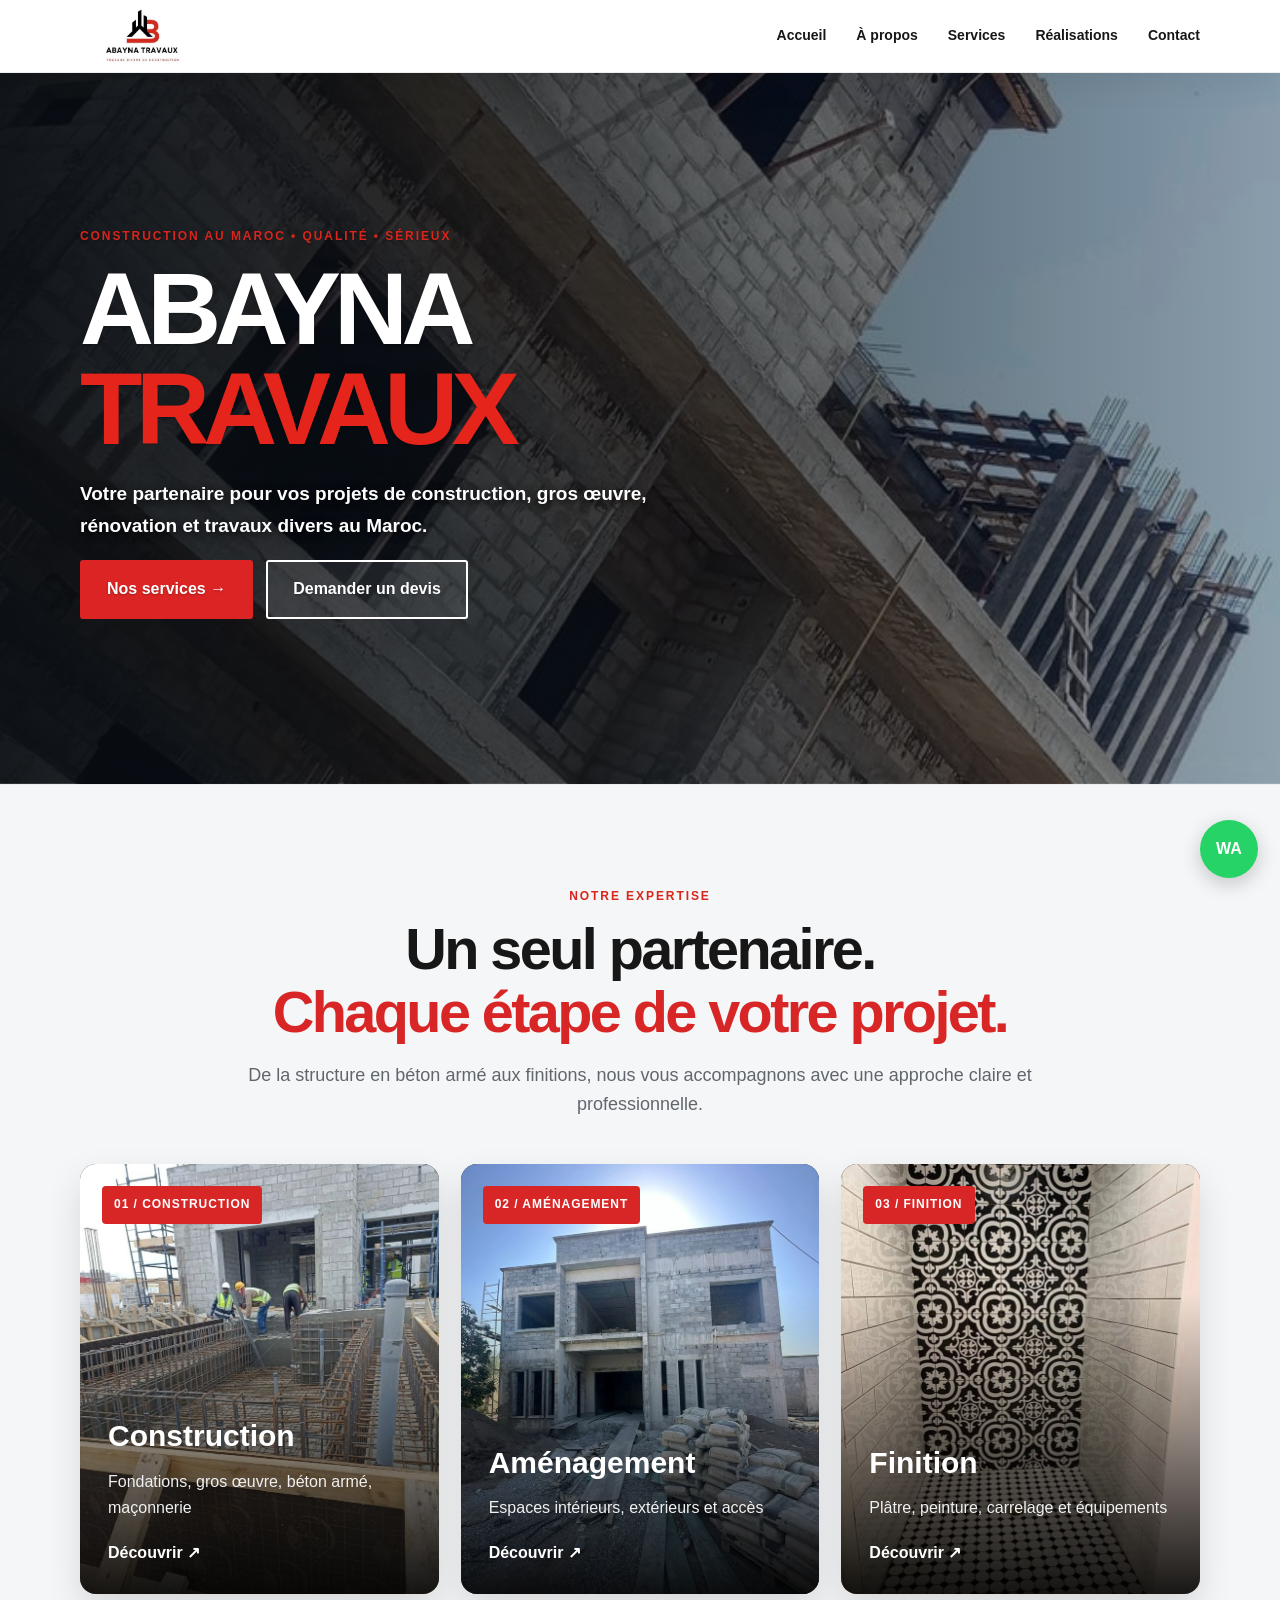
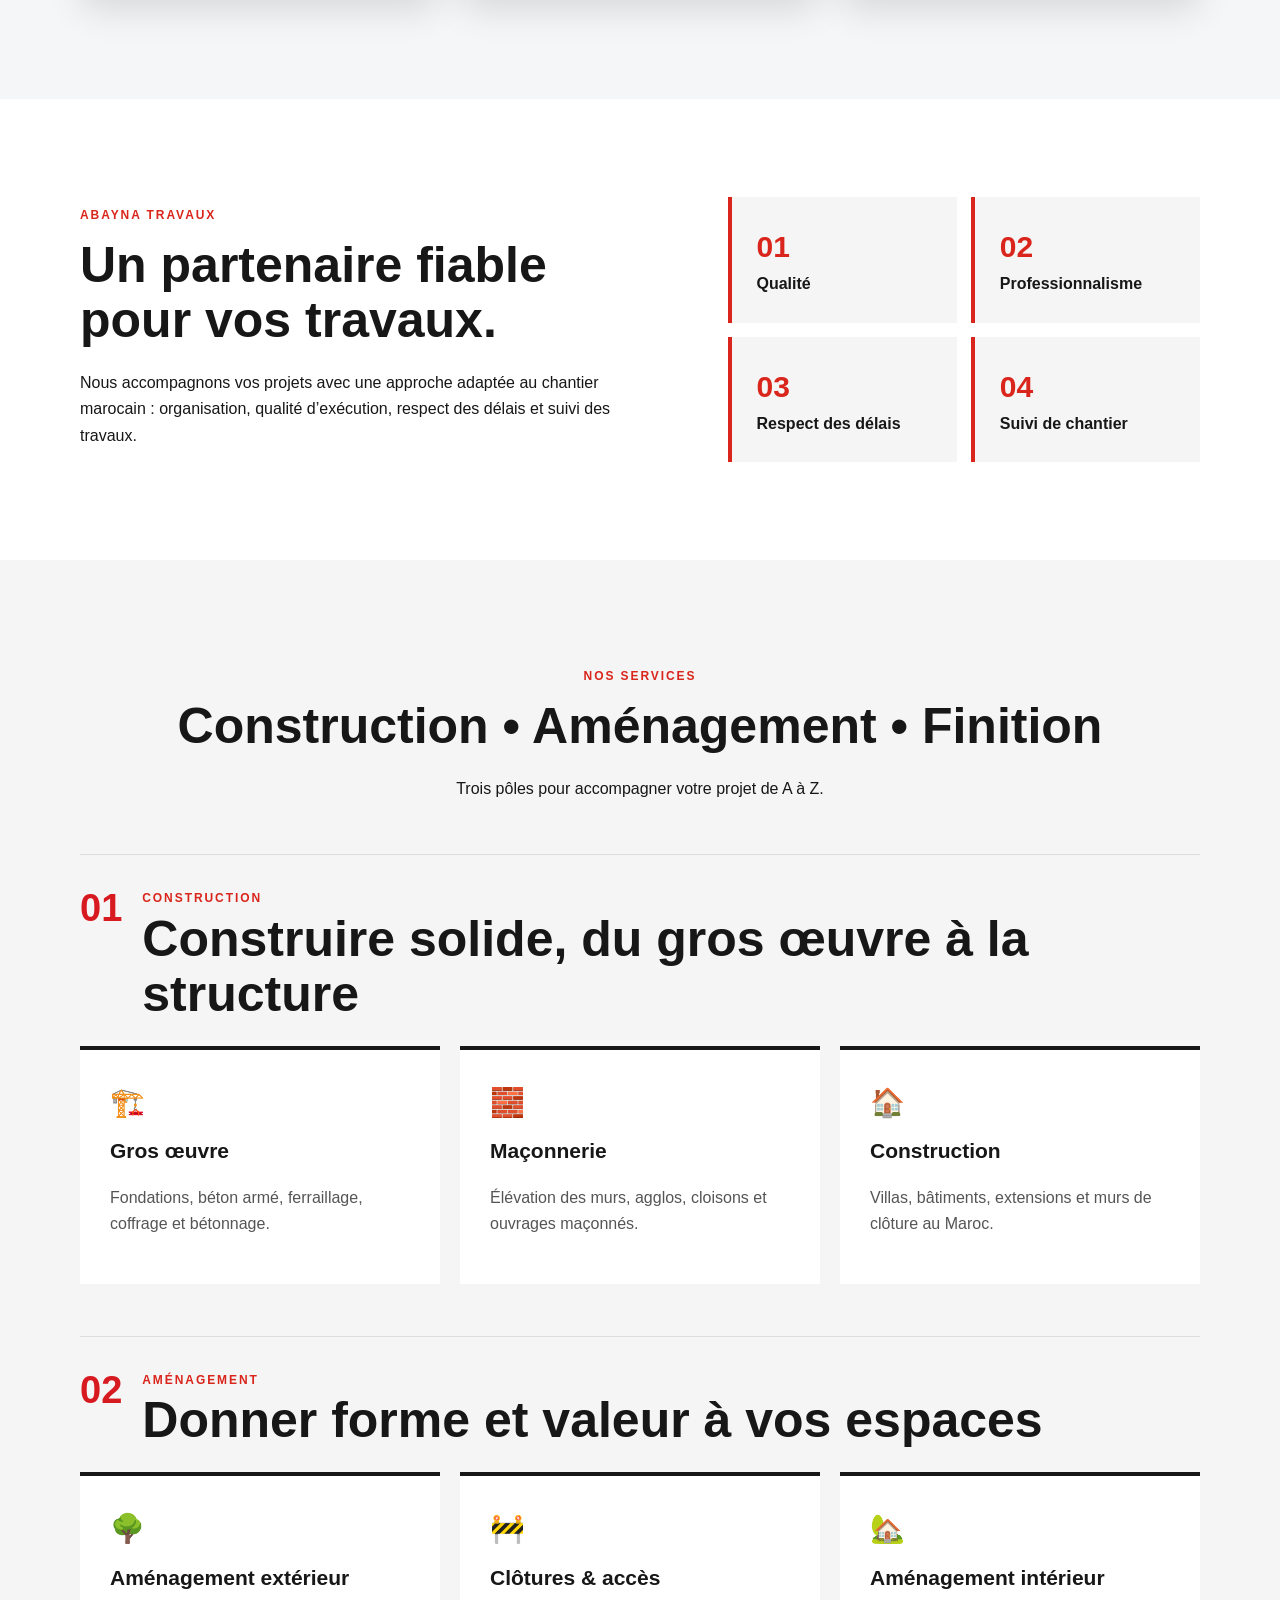
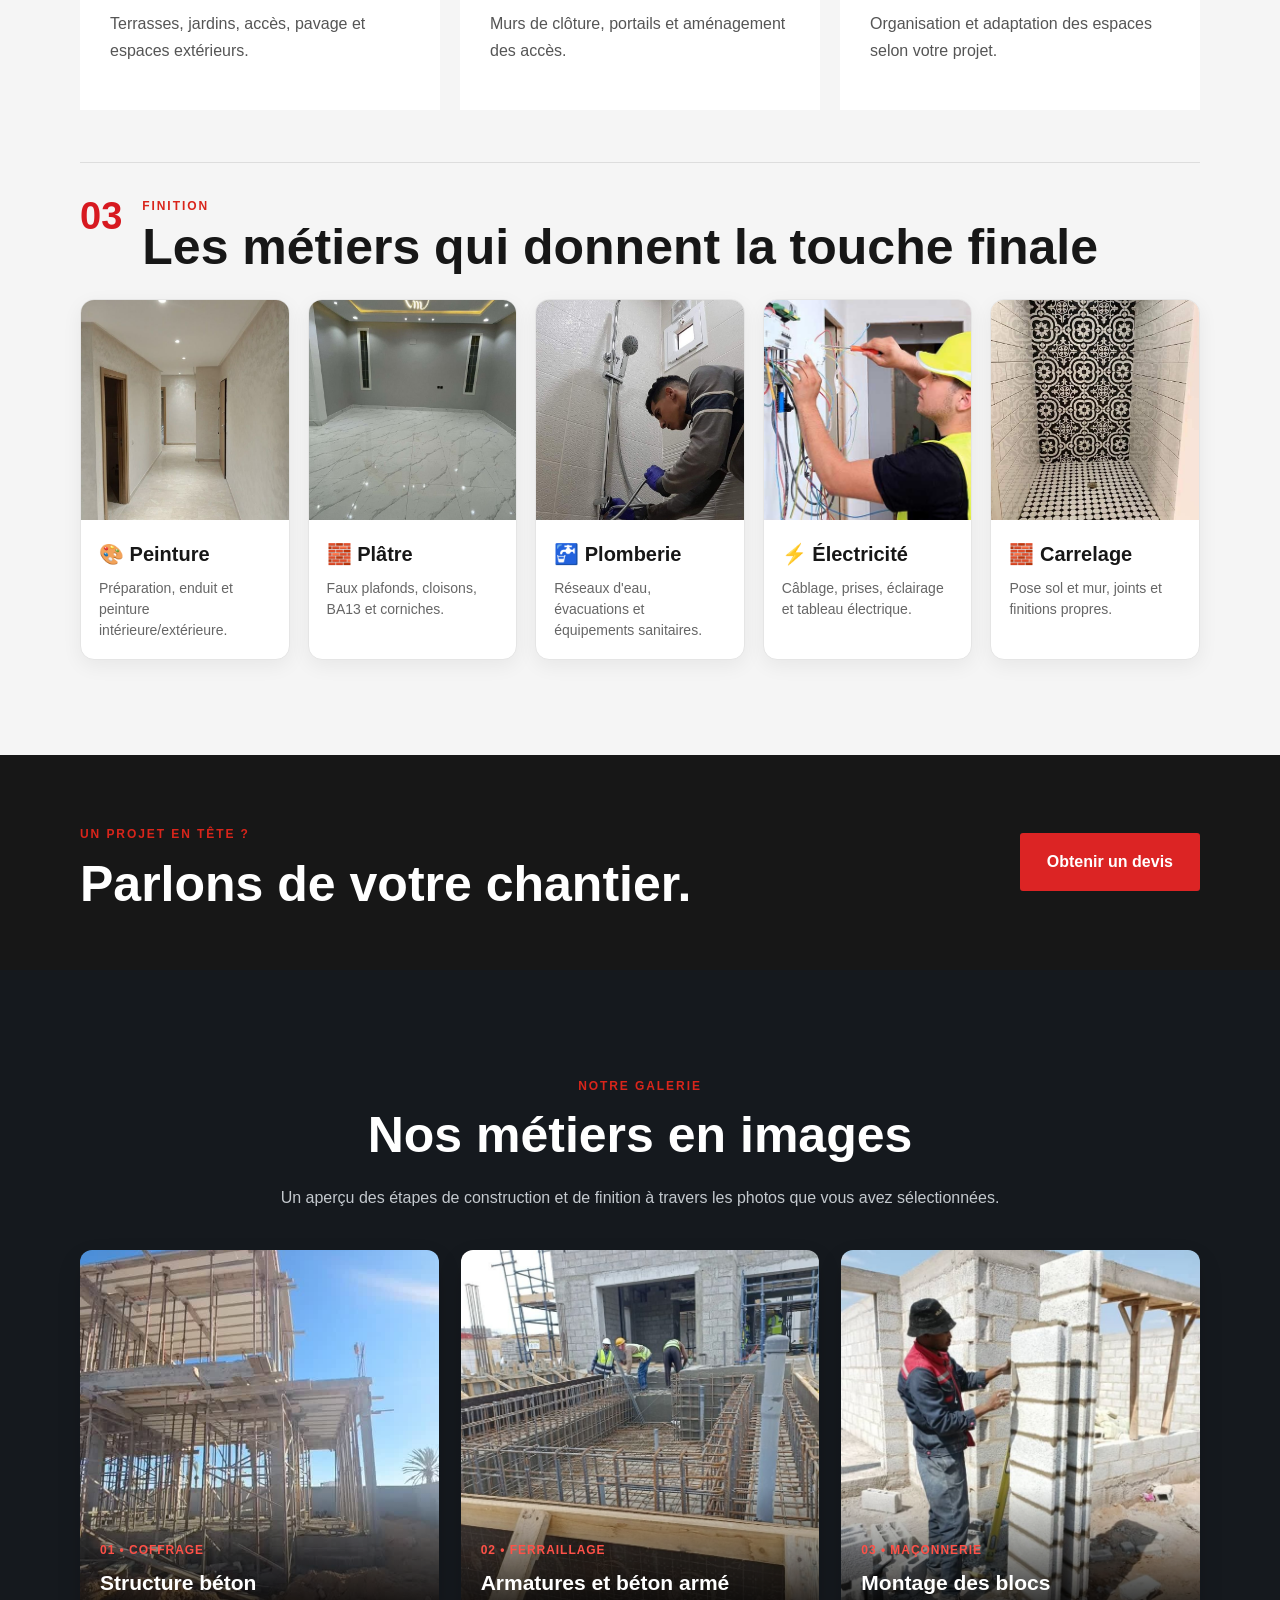
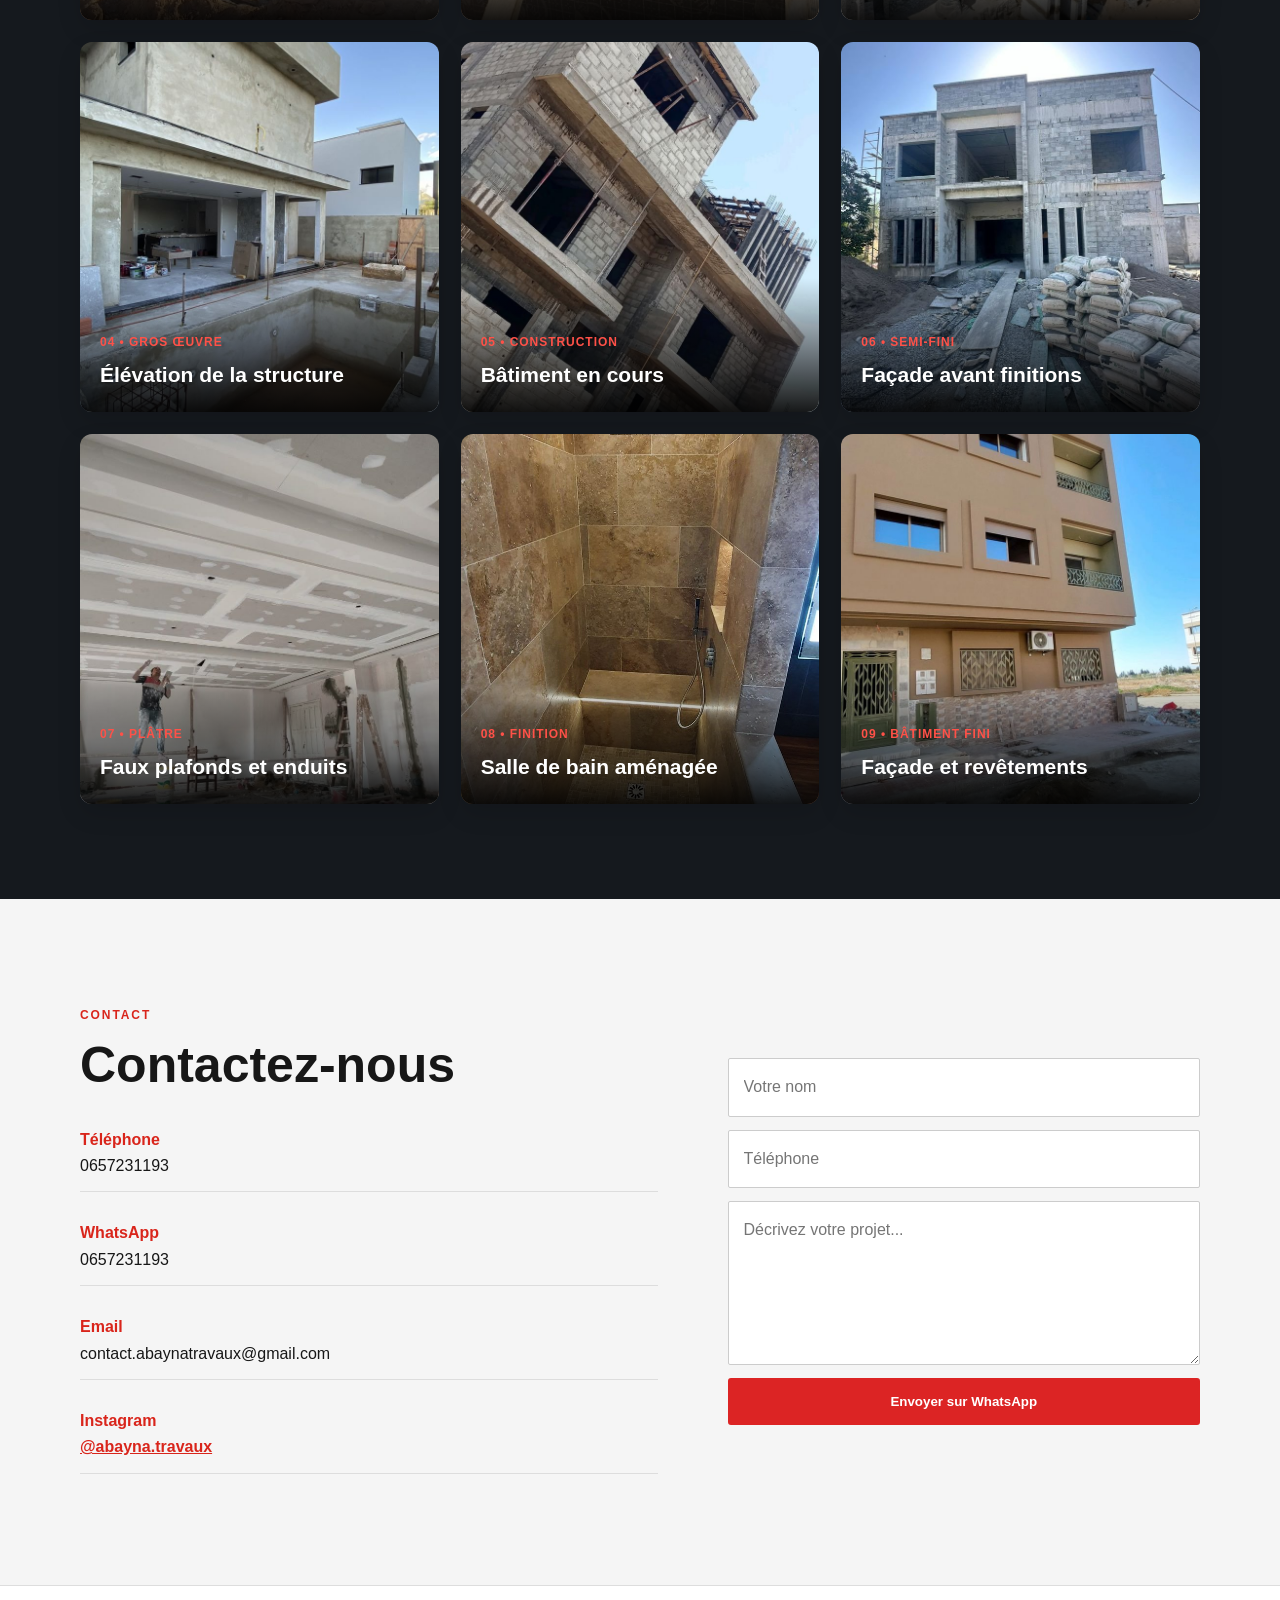
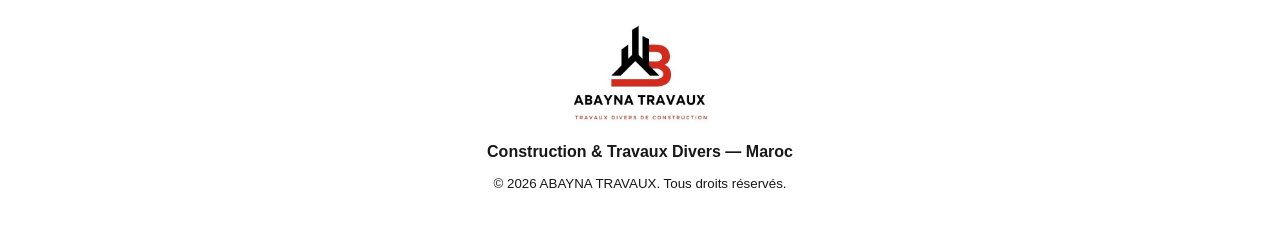
==== commit 3249bb21: "Add files via upload" ====
--- a/index.html
+++ b/index.html
@@ -2,42 +2,41 @@
 
 <html lang="fr">
 <head>
-<link rel="preload" as="image" href="hero-nouveau.webp" fetchpriority="high"/>
 <meta charset="utf-8"/><meta content="width=device-width,initial-scale=1" name="viewport"/>
 <title>ABAYNA TRAVAUX | Construction, Aménagement &amp; Finition</title>
 <meta content="ABAYNA TRAVAUX — Construction, gros œuvre, rénovation et finitions au Maroc." name="description"/>
 <link href="style.css" rel="stylesheet"/>
 </head>
 <body>
-<header><div class="nav wrap"><a class="brand" href="#accueil"><img alt="ABAYNA TRAVAUX" src="logo.webp"/></a>
+<header><div class="nav wrap"><a class="brand" href="#accueil"><img alt="ABAYNA TRAVAUX" src="logo.jpg"/></a>
 <button class="menu" onclick="document.querySelector('nav').classList.toggle('open')">☰</button>
 <nav><a href="#accueil">Accueil</a><a href="#apropos">À propos</a><a href="#services">Services</a><a href="#projets">Réalisations</a><a href="#contact">Contact</a></nav></div></header>
-<section class="hero" id="accueil" style="background-image:linear-gradient(90deg,rgba(9,13,18,.93),rgba(9,13,18,.35)),url('hero-nouveau.webp')">
+<section class="hero" id="accueil" style="background-image:linear-gradient(90deg,rgba(9,13,18,.93),rgba(9,13,18,.35)),url('05-structure.jpg')">
 <div class="wrap hero-grid"><div class="hero-text">
 <p class="tag">CONSTRUCTION AU MAROC • QUALITÉ • SÉRIEUX</p><h1>ABAYNA <span>TRAVAUX</span></h1>
 <p class="hero-description" style="color:#ffffff !important;text-shadow:0 2px 10px rgba(0,0,0,.9);font-weight:600;">Votre partenaire pour vos projets de construction, gros œuvre, rénovation et travaux divers au Maroc.</p>
 <div class="actions"><a class="btn red" href="#services">Nos services →</a><a class="btn outline" href="#contact">Demander un devis</a></div>
-</div></div></section><section class="modern-overview"><div class="wrap"><div class="overview-heading"><p class="tag">NOTRE EXPERTISE</p><h2>Un seul partenaire.<br/><span>Chaque étape de votre projet.</span></h2><p>De la structure en béton armé aux finitions, nous vous accompagnons avec une approche claire et professionnelle.</p></div><div class="overview-grid"><a class="overview-card" href="#services"><span class="overview-number">01 / CONSTRUCTION</span><img alt="Ferraillage et structure" src="02-ferraillage.webp"/ loading="lazy" decoding="async"><div><h3>Construction</h3><p>Fondations, gros œuvre, béton armé, maçonnerie</p><b>Découvrir ↗</b></div></a><a class="overview-card" href="#services"><span class="overview-number">02 / AMÉNAGEMENT</span><img alt="Aménagement de maison" src="06-semi-fini.webp"/ loading="lazy" decoding="async"><div><h3>Aménagement</h3><p>Espaces intérieurs, extérieurs et accès</p><b>Découvrir ↗</b></div></a><a class="overview-card" href="#services"><span class="overview-number">03 / FINITION</span><img alt="Finition salle de bain" src="finition-carrelage.webp"/ loading="lazy" decoding="async"><div><h3>Finition</h3><p>Plâtre, peinture, carrelage et équipements</p><b>Découvrir ↗</b></div></a></div></div></section>
+</div></div></section><section class="modern-overview"><div class="wrap"><div class="overview-heading"><p class="tag">NOTRE EXPERTISE</p><h2>Un seul partenaire.<br/><span>Chaque étape de votre projet.</span></h2><p>De la structure en béton armé aux finitions, nous vous accompagnons avec une approche claire et professionnelle.</p></div><div class="overview-grid"><a class="overview-card" href="#services"><span class="overview-number">01 / CONSTRUCTION</span><img alt="Ferraillage et structure" src="02-ferraillage.jpg"/><div><h3>Construction</h3><p>Fondations, gros œuvre, béton armé, maçonnerie</p><b>Découvrir ↗</b></div></a><a class="overview-card" href="#services"><span class="overview-number">02 / AMÉNAGEMENT</span><img alt="Aménagement de maison" src="06-semi-fini.jpg"/><div><h3>Aménagement</h3><p>Espaces intérieurs, extérieurs et accès</p><b>Découvrir ↗</b></div></a><a class="overview-card" href="#services"><span class="overview-number">03 / FINITION</span><img alt="Finition salle de bain" src="finition-carrelage.jpg"/><div><h3>Finition</h3><p>Plâtre, peinture, carrelage et équipements</p><b>Découvrir ↗</b></div></a></div></div></section>
 <section class="section" id="apropos"><div class="wrap two"><div><p class="tag">ABAYNA TRAVAUX</p><h2>Un partenaire fiable pour vos travaux.</h2><p>Nous accompagnons vos projets avec une approche adaptée au chantier marocain : organisation, qualité d’exécution, respect des délais et suivi des travaux.</p></div><div class="quality"><div><strong>01</strong><span>Qualité</span></div><div><strong>02</strong><span>Professionnalisme</span></div><div><strong>03</strong><span>Respect des délais</span></div><div><strong>04</strong><span>Suivi de chantier</span></div></div></div></section>
 <section class="section gray" id="services"><div class="wrap"><div class="center"><p class="tag">NOS SERVICES</p><h2>Construction • Aménagement • Finition</h2><p>Trois pôles pour accompagner votre projet de A à Z.</p></div>
 <div class="service-block"><div class="service-title"><span class="service-num">01</span><div><p class="tag">CONSTRUCTION</p><h2>Construire solide, du gros œuvre à la structure</h2></div></div><div class="cards"><article><div class="icon">🏗️</div><h3>Gros œuvre</h3><p>Fondations, béton armé, ferraillage, coffrage et bétonnage.</p></article><article><div class="icon">🧱</div><h3>Maçonnerie</h3><p>Élévation des murs, agglos, cloisons et ouvrages maçonnés.</p></article><article><div class="icon">🏠</div><h3>Construction</h3><p>Villas, bâtiments, extensions et murs de clôture au Maroc.</p></article></div></div>
 <div class="service-block"><div class="service-title"><span class="service-num">02</span><div><p class="tag">AMÉNAGEMENT</p><h2>Donner forme et valeur à vos espaces</h2></div></div><div class="cards"><article><div class="icon">🌳</div><h3>Aménagement extérieur</h3><p>Terrasses, jardins, accès, pavage et espaces extérieurs.</p></article><article><div class="icon">🚧</div><h3>Clôtures &amp; accès</h3><p>Murs de clôture, portails et aménagement des accès.</p></article><article><div class="icon">🏡</div><h3>Aménagement intérieur</h3><p>Organisation et adaptation des espaces selon votre projet.</p></article></div></div>
-<div class="service-block"><div class="service-title"><span class="service-num">03</span><div><p class="tag">FINITION</p><h2>Les métiers qui donnent la touche finale</h2></div></div><div class="finish-grid"><article class="finish-card"><img alt="Peinture bâtiment au Maroc" src="finition-peinture.webp"/ loading="lazy" decoding="async"><div><h3>🎨 Peinture</h3><p>Préparation, enduit et peinture intérieure/extérieure.</p></div></article><article class="finish-card"><img alt="Plâtre et faux plafond" src="finition-platre.webp"/ loading="lazy" decoding="async"><div><h3>🧱 Plâtre</h3><p>Faux plafonds, cloisons, BA13 et corniches.</p></div></article><article class="finish-card"><img alt="Plomberie maison au Maroc" src="finition-plomberie.webp"/ loading="lazy" decoding="async"><div><h3>🚰 Plomberie</h3><p>Réseaux d'eau, évacuations et équipements sanitaires.</p></div></article><article class="finish-card"><img alt="Électricité maison au Maroc" src="finition-electricite.webp"/ loading="lazy" decoding="async"><div><h3>⚡ Électricité</h3><p>Câblage, prises, éclairage et tableau électrique.</p></div></article><article class="finish-card"><img alt="Pose de carrelage au Maroc" src="finition-carrelage.webp"/ loading="lazy" decoding="async"><div><h3>🧱 Carrelage</h3><p>Pose sol et mur, joints et finitions propres.</p></div></article></div></div>
+<div class="service-block"><div class="service-title"><span class="service-num">03</span><div><p class="tag">FINITION</p><h2>Les métiers qui donnent la touche finale</h2></div></div><div class="finish-grid"><article class="finish-card"><img alt="Peinture bâtiment au Maroc" src="finition-peinture.jpg"/><div><h3>🎨 Peinture</h3><p>Préparation, enduit et peinture intérieure/extérieure.</p></div></article><article class="finish-card"><img alt="Plâtre et faux plafond" src="finition-platre.jpg"/><div><h3>🧱 Plâtre</h3><p>Faux plafonds, cloisons, BA13 et corniches.</p></div></article><article class="finish-card"><img alt="Plomberie maison au Maroc" src="finition-plomberie.jpg"/><div><h3>🚰 Plomberie</h3><p>Réseaux d'eau, évacuations et équipements sanitaires.</p></div></article><article class="finish-card"><img alt="Électricité maison au Maroc" src="finition-electricite.jpg"/><div><h3>⚡ Électricité</h3><p>Câblage, prises, éclairage et tableau électrique.</p></div></article><article class="finish-card"><img alt="Pose de carrelage au Maroc" src="finition-carrelage.jpg"/><div><h3>🧱 Carrelage</h3><p>Pose sol et mur, joints et finitions propres.</p></div></article></div></div>
 </div></section>
 
 <section class="cta"><div class="wrap cta-inner"><div><p class="tag">UN PROJET EN TÊTE ?</p><h2>Parlons de votre chantier.</h2></div><a class="btn red" href="#contact">Obtenir un devis</a></div></section>
-<section class="section gallery-section" id="projets"><div class="wrap"><div class="center"><p class="tag">NOTRE GALERIE</p><h2>Nos métiers en images</h2><p class="gallery-intro">Un aperçu des étapes de construction et de finition à travers les photos que vous avez sélectionnées.</p></div><div class="abayna-work-grid"><figure class="abayna-work"><img alt="01 • COFFRAGE — Structure béton" loading="lazy" src="01-coffrage.webp"/><figcaption><span>01 • COFFRAGE</span><strong>Structure béton</strong></figcaption></figure>
-<figure class="abayna-work"><img alt="02 • FERRAILLAGE — Armatures et béton armé" loading="lazy" src="02-ferraillage.webp"/><figcaption><span>02 • FERRAILLAGE</span><strong>Armatures et béton armé</strong></figcaption></figure>
-<figure class="abayna-work"><img alt="03 • MAÇONNERIE — Montage des blocs" loading="lazy" src="03-maconnerie.webp"/><figcaption><span>03 • MAÇONNERIE</span><strong>Montage des blocs</strong></figcaption></figure>
-<figure class="abayna-work"><img alt="04 • GROS ŒUVRE — Élévation de la structure" loading="lazy" src="04-gros-oeuvre.webp"/><figcaption><span>04 • GROS ŒUVRE</span><strong>Élévation de la structure</strong></figcaption></figure>
-<figure class="abayna-work"><img alt="05 • CONSTRUCTION — Bâtiment en cours" loading="lazy" src="05-structure.webp"/><figcaption><span>05 • CONSTRUCTION</span><strong>Bâtiment en cours</strong></figcaption></figure>
-<figure class="abayna-work"><img alt="06 • SEMI-FINI — Façade avant finitions" loading="lazy" src="06-semi-fini.webp"/><figcaption><span>06 • SEMI-FINI</span><strong>Façade avant finitions</strong></figcaption></figure>
-<figure class="abayna-work"><img alt="07 • PLÂTRE — Faux plafonds et enduits" loading="lazy" src="07-platre.webp"/><figcaption><span>07 • PLÂTRE</span><strong>Faux plafonds et enduits</strong></figcaption></figure>
-<figure class="abayna-work"><img alt="08 • FINITION — Salle de bain aménagée" loading="lazy" src="08-finition.webp"/><figcaption><span>08 • FINITION</span><strong>Salle de bain aménagée</strong></figcaption></figure>
-<figure class="abayna-work"><img alt="09 • BÂTIMENT FINI — Façade et revêtements" loading="lazy" src="09-batiment-fini.webp"/><figcaption><span>09 • BÂTIMENT FINI</span><strong>Façade et revêtements</strong></figcaption></figure></div></div></section>
+<section class="section gallery-section" id="projets"><div class="wrap"><div class="center"><p class="tag">NOTRE GALERIE</p><h2>Nos métiers en images</h2><p class="gallery-intro">Un aperçu des étapes de construction et de finition à travers les photos que vous avez sélectionnées.</p></div><div class="abayna-work-grid"><figure class="abayna-work"><img alt="01 • COFFRAGE — Structure béton" loading="lazy" src="01-coffrage.jpg"/><figcaption><span>01 • COFFRAGE</span><strong>Structure béton</strong></figcaption></figure>
+<figure class="abayna-work"><img alt="02 • FERRAILLAGE — Armatures et béton armé" loading="lazy" src="02-ferraillage.jpg"/><figcaption><span>02 • FERRAILLAGE</span><strong>Armatures et béton armé</strong></figcaption></figure>
+<figure class="abayna-work"><img alt="03 • MAÇONNERIE — Montage des blocs" loading="lazy" src="03-maconnerie.jpg"/><figcaption><span>03 • MAÇONNERIE</span><strong>Montage des blocs</strong></figcaption></figure>
+<figure class="abayna-work"><img alt="04 • GROS ŒUVRE — Élévation de la structure" loading="lazy" src="04-gros-oeuvre.jpg"/><figcaption><span>04 • GROS ŒUVRE</span><strong>Élévation de la structure</strong></figcaption></figure>
+<figure class="abayna-work"><img alt="05 • CONSTRUCTION — Bâtiment en cours" loading="lazy" src="05-structure.jpg"/><figcaption><span>05 • CONSTRUCTION</span><strong>Bâtiment en cours</strong></figcaption></figure>
+<figure class="abayna-work"><img alt="06 • SEMI-FINI — Façade avant finitions" loading="lazy" src="06-semi-fini.jpg"/><figcaption><span>06 • SEMI-FINI</span><strong>Façade avant finitions</strong></figcaption></figure>
+<figure class="abayna-work"><img alt="07 • PLÂTRE — Faux plafonds et enduits" loading="lazy" src="07-platre.jpg"/><figcaption><span>07 • PLÂTRE</span><strong>Faux plafonds et enduits</strong></figcaption></figure>
+<figure class="abayna-work"><img alt="08 • FINITION — Salle de bain aménagée" loading="lazy" src="08-finition.jpg"/><figcaption><span>08 • FINITION</span><strong>Salle de bain aménagée</strong></figcaption></figure>
+<figure class="abayna-work"><img alt="09 • BÂTIMENT FINI — Façade et revêtements" loading="lazy" src="09-batiment-fini.jpg"/><figcaption><span>09 • BÂTIMENT FINI</span><strong>Façade et revêtements</strong></figcaption></figure></div></div></section>
 <section class="section gray" id="contact"><div class="wrap two"><div><p class="tag">CONTACT</p><h2>Contactez-nous</h2><p class="contact"><b>Téléphone</b><br/>0657231193</p><p class="contact"><b>WhatsApp</b><br/>0657231193</p><p class="contact"><b>Email</b><br/>contact.abaynatravaux@gmail.com</p><p class="contact"><b>Instagram</b><br/><a href="https://www.instagram.com/abayna.travaux/" target="_blank">@abayna.travaux</a></p></div>
 <form onsubmit="send(event)"><input id="n" placeholder="Votre nom" required=""/><input id="p" placeholder="Téléphone" required=""/><textarea id="m" placeholder="Décrivez votre projet..." required="" rows="5"></textarea><button class="btn red">Envoyer sur WhatsApp</button></form></div></section>
-<footer><div class="wrap"><img alt="ABAYNA TRAVAUX" src="logo.webp"/><p>Construction &amp; Travaux Divers — Maroc</p><small>© 2026 ABAYNA TRAVAUX. Tous droits réservés.</small></div></footer>
+<footer><div class="wrap"><img alt="ABAYNA TRAVAUX" src="logo.jpg"/><p>Construction &amp; Travaux Divers — Maroc</p><small>© 2026 ABAYNA TRAVAUX. Tous droits réservés.</small></div></footer>
 <a class="wa" href="https://wa.me/212657231193" target="_blank">WA</a>
 <script>function send(e){e.preventDefault();let t='Bonjour ABAYNA TRAVAUX,%0A%0ANom: '+encodeURIComponent(n.value)+'%0ATéléphone: '+encodeURIComponent(p.value)+'%0AProjet: '+encodeURIComponent(m.value);location.href='https://wa.me/212657231193?text='+t}</script>
 </body></html>
--- a/style.css
+++ b/style.css
@@ -1,3 +1,122 @@
+*{box-sizing:border-box}html{scroll-behavior:smooth}body{margin:0;font-family:Arial,Helvetica,sans-serif;color:#171717;background:#fff;line-height:1.65}a{color:inherit}.wrap{width:min(1120px,92%);margin:auto}header{position:fixed;top:0;left:0;right:0;z-index:20;background:#fff;border-bottom:1px solid #eee}.nav{height:72px;display:flex;align-items:center;justify-content:space-between}.brand img{width:125px;height:58px;object-fit:contain;display:block}.nav nav{display:flex;gap:30px}.nav nav a{text-decoration:none;font-size:14px;font-weight:700}.nav nav a:hover{color:#d9251b}.menu{display:none;background:none;border:0;font-size:28px}.hero{padding:150px 0 100px;background:linear-gradient(135deg,#fff 0%,#fafafa 60%,#f1f1f1 100%);border-bottom:1px solid #eee}.hero-grid{display:grid;grid-template-columns:1.15fr .85fr;gap:70px;align-items:center}.tag{font-size:12px;letter-spacing:2.2px;font-weight:800;color:#d9251b}.hero h1{font-size:clamp(46px,7vw,78px);line-height:1.02;margin:15px 0 24px}.hero h1 span{color:#d9251b}.hero-text>p:not(.tag){font-size:19px;max-width:700px;color:#444}.actions{display:flex;gap:13px;flex-wrap:wrap}.btn{display:inline-block;text-decoration:none;padding:14px 25px;border-radius:3px;font-weight:800;border:2px solid #d9251b;cursor:pointer}.red{background:#d9251b;color:#fff}.outline{color:#171717;background:#fff}.hero-card{background:#171717;color:#fff;padding:42px;min-height:330px;display:flex;flex-direction:column;justify-content:center;box-shadow:12px 12px 0 #d9251b}.hero-card h3{font-size:32px;margin:10px 0 0}.hero-card p{color:#ddd}.red-line{width:70px;height:7px;background:#d9251b}.mini{display:flex;gap:8px;flex-wrap:wrap;margin-top:30px}.mini b{font-size:11px;border:1px solid #555;padding:7px 10px}.section{padding:95px 0}.two{display:grid;grid-template-columns:1.1fr .9fr;gap:70px;align-items:center}h2{font-size:clamp(32px,4vw,50px);line-height:1.1;margin:10px 0 22px}.quality{display:grid;grid-template-columns:1fr 1fr;gap:14px}.quality div{padding:25px;background:#f5f5f5;border-left:4px solid #d9251b}.quality strong{display:block;color:#d9251b;font-size:30px}.quality span{font-weight:700}.gray{background:#f5f5f5}.center{text-align:center}.cards{display:grid;grid-template-columns:repeat(3,1fr);gap:20px;margin-top:45px}.cards article{background:#fff;padding:30px;border-top:4px solid #171717;transition:.2s}.cards article:hover{border-top-color:#d9251b;transform:translateY(-4px)}.icon{color:#d9251b;font-size:28px;font-weight:900}.cards h3{font-size:21px;margin:8px 0}.cards p{color:#555}.project{text-align:center}.project-line{display:flex;justify-content:center;gap:8px;margin-top:35px}.project-line span{width:80px;height:6px;background:#171717}.project-line span:nth-child(2){background:#d9251b}.cta{background:#171717;color:#fff;padding:58px 0}.cta-inner{display:flex;justify-content:space-between;align-items:center;gap:30px}.cta h2{margin:0}.contact{border-bottom:1px solid #ddd;padding:12px 0}.contact b{color:#d9251b}.contact a{color:#d9251b;font-weight:bold}form{display:flex;flex-direction:column;gap:13px}input,textarea{width:100%;padding:15px;border:1px solid #ccc;background:#fff;border-radius:2px;font:inherit}footer{background:#fff;border-top:1px solid #ddd;padding:35px 0;text-align:center}footer img{width:145px}footer p{margin:4px 0;font-weight:700}.wa{position:fixed;right:22px;bottom:22px;width:58px;height:58px;border-radius:50%;background:#25d366;color:#fff;text-decoration:none;display:grid;place-items:center;font-weight:900;box-shadow:0 4px 15px #0003;z-index:30}@media(max-width:800px){.nav nav{display:none;position:absolute;top:72px;left:0;right:0;background:#fff;padding:20px;flex-direction:column;gap:16px;border-bottom:1px solid #ddd}.nav nav.open{display:flex}.menu{display:block}.hero-grid,.two{grid-template-columns:1fr}.hero{padding-top:115px}.hero-card{min-height:250px}.cards{grid-template-columns:1fr}.cta-inner{flex-direction:column;align-items:flex-start}.quality{margin-top:10px}}
+.hero{min-height:560px;background-size:cover;background-position:center;display:flex;align-items:center;color:#fff}
+.hero .hero-text{max-width:720px;padding:65px 0}
+.hero h1{font-size:clamp(52px,7vw,88px);font-weight:900;letter-spacing:-2px;margin:10px 0 18px}
+.hero h1 span{color:#e5241b}
+.hero .outline{background:rgba(255,255,255,.08);color:#fff;border-color:#fff}
+.projects-photo{background:#17191b;color:#fff;padding:70px 0}
+.project-heading{display:flex;justify-content:space-between;align-items:end;gap:40px;margin-bottom:35px}
+.project-heading h2{max-width:560px;margin:5px 0 0}
+.project-heading>p{max-width:430px;color:#ccc}
+.photo-grid{display:grid;grid-template-columns:repeat(4,1fr);gap:12px}
+.photo-card{position:relative;height:260px;overflow:hidden;background:#222}
+.photo-card img{width:100%;height:100%;object-fit:cover;display:block;transition:.35s}
+.photo-card:after{content:"";position:absolute;inset:45% 0 0;background:linear-gradient(transparent,rgba(0,0,0,.9))}
+.photo-card:hover img{transform:scale(1.06)}
+.photo-card>div{position:absolute;z-index:2;bottom:16px;left:18px}
+.photo-card h3{margin:0;font-size:20px}
+.photo-card p{margin:2px 0;color:#ddd;font-size:13px}
+.gallery-section{background:#fff}
+.gallery{display:grid;grid-template-columns:2fr 1fr 1fr;gap:15px;margin-top:35px}
+.gallery img{width:100%;height:300px;object-fit:cover;display:block}
+@media(max-width:900px){.photo-grid{grid-template-columns:repeat(2,1fr)}.project-heading{display:block}.gallery{grid-template-columns:1fr 1fr}}
+@media(max-width:600px){.photo-grid,.gallery{grid-template-columns:1fr}.gallery img{height:240px}.hero{min-height:620px}}
 
-:root{--red:#d32821;--ink:#18191d;--mut:#59616b;--line:#e7e8eb;--white:#fff}
-*{box-sizing:border-box}html{scroll-behavior:smooth;scroll-padding-top:100px}body{margin:0;font-family:Arial,Helvetica,sans-serif;background:#fff;color:var(--ink);line-height:1.6;overflow-x:hidden}a{color:inherit}.w{max-width:1180px;margin:auto;padding:0 24px}header{position:sticky;top:0;z-index:100;background:#fff;border-bottom:1px solid var(--line);box-shadow:0 3px 16px #0000000b}.bar{min-height:88px;display:flex;align-items:center;justify-content:space-between;gap:20px}.logo{display:flex;align-items:center;flex:0 0 auto;text-decoration:none}.logo img{display:block;width:auto;height:70px;max-width:175px;object-fit:contain}nav{display:flex;gap:24px;align-items:center;flex-wrap:wrap}nav a{text-decoration:none;font-size:14px;font-weight:700;white-space:nowrap}nav a:hover{color:var(--red)}.btn{background:var(--red);color:#fff;text-decoration:none;padding:12px 22px;border:0;border-radius:7px;font-size:14px;font-weight:700;display:inline-flex;justify-content:center;align-items:center;cursor:pointer}.btn.d{background:#202126}.btns{display:flex;gap:12px;flex-wrap:wrap}.hero{display:grid;grid-template-columns:1fr 1fr;gap:42px;align-items:center;padding:64px 0}.hero h1{font-size:clamp(40px,5vw,70px);line-height:1.08;letter-spacing:-.035em;margin:0 0 24px;overflow-wrap:break-word}.hero h1 span{display:block}.hero h1 span:nth-child(2){color:var(--red)}.hero p{font-size:18px;max-width:520px;color:var(--mut);margin:0 0 25px}.art{border-radius:14px;overflow:hidden;height:410px;background:#e5e5e5}.art img{width:100%;height:100%;display:block;object-fit:cover}section{padding:66px 0}h2{font-size:clamp(29px,3.5vw,43px);line-height:1.16;letter-spacing:-.025em;margin:0 0 16px;max-width:750px}.lead{color:var(--mut);max-width:740px;margin:0 0 28px}.vals{display:grid;grid-template-columns:repeat(4,minmax(0,1fr));gap:14px}.vals div{background:#f6f6f6;padding:20px;border-radius:10px;border:1px solid var(--line)}.vals b,.vals span{display:block}.vals span{font-size:14px;color:var(--mut);margin-top:5px}.bento{display:grid;grid-template-columns:repeat(3,minmax(0,1fr));gap:18px}.pole{border:1px solid var(--line);padding:28px;border-radius:12px;background:#f8f8f8;min-width:0}.pole.k{background:#17191e;color:#fff}.pole.y{background:#fbeae9}.pole h3{font-size:25px;margin:0 0 8px}.pole p{margin:0 0 18px;color:inherit;opacity:.8}.pole ul{list-style:none;margin:0;padding:0}.pole li{border-top:1px solid #aaa5;padding:12px 0}.pole li b,.pole li span{display:block}.pole li span{font-size:14px;opacity:.75}.rail{display:grid;grid-template-columns:repeat(5,minmax(0,1fr));gap:15px}.rail figure{margin:0;min-width:0;background:#fafafa;border:1px solid var(--line);border-radius:10px;overflow:hidden}.rail img{width:100%;height:220px;object-fit:cover;display:block}.rail figcaption{padding:14px}.rail figcaption b,.rail figcaption span{display:block}.rail figcaption span{color:var(--mut);font-size:13px}.contact{background:#17191e;color:#fff;border-radius:16px;padding:44px;display:grid;grid-template-columns:1fr 1fr;gap:35px;margin:30px auto 65px}.contact .lead{color:#e0e0e0}.info{display:grid;gap:10px}.info a{display:block;text-decoration:none;padding:12px 15px;background:#ffffff12;border-radius:8px;overflow-wrap:anywhere}.info small{display:block;color:#bbb}form{display:grid;gap:13px}label{display:grid;gap:5px;font-size:14px;font-weight:700}input,select,textarea{font:inherit;max-width:100%;width:100%;border:1px solid #999;background:#fff;color:#111;padding:12px;border-radius:6px}textarea{min-height:110px;resize:vertical}footer{background:#111;color:#ddd;padding:22px 0;font-size:13px}#accueil,#apropos,#services,#projets,#contact{scroll-margin-top:100px}@media(max-width:950px){.bar{flex-wrap:wrap;padding:10px 0}.logo img{height:60px}nav{order:3;width:100%;justify-content:center;gap:16px;padding-bottom:6px}.hero{gap:24px}.vals{grid-template-columns:repeat(2,minmax(0,1fr))}.bento{grid-template-columns:1fr}.rail{grid-template-columns:repeat(3,minmax(0,1fr))}}@media(max-width:650px){.w{padding:0 16px}.bar{gap:8px;min-height:0}.logo img{height:54px;max-width:130px}.bar>.btn{padding:9px 15px}nav{gap:13px}nav a{font-size:12px}.hero{grid-template-columns:1fr;padding:36px 0;gap:22px}.hero h1{font-size:clamp(38px,10vw,56px)}.hero p{font-size:16px}.art{height:260px}section{padding:45px 0}.vals{grid-template-columns:1fr}.rail{grid-template-columns:repeat(2,minmax(0,1fr));gap:10px}.rail img{height:165px}.rail figcaption{padding:10px}.contact{grid-template-columns:1fr;padding:22px;margin-bottom:35px;gap:25px}h2{font-size:30px}}@media(max-width:380px){.rail{grid-template-columns:1fr}.rail img{height:230px}nav{gap:9px}.logo img{height:48px}}
+
+/* Correction HERO : texte lisible sur la photo */
+.hero .hero-text > p:not(.tag){
+  color:#fff !important;
+  text-shadow:0 2px 8px rgba(0,0,0,.75);
+  font-weight:500;
+}
+.hero .hero-text{
+  text-shadow:0 1px 2px rgba(0,0,0,.25);
+}
+
+.hero-description{color:#fff!important;text-shadow:0 2px 10px rgba(0,0,0,.9)!important;font-weight:600!important}
+
+/* Finitions - photos de chantiers marocains */
+.finish-grid{display:grid;grid-template-columns:repeat(4,1fr);gap:18px;margin-top:38px}
+.finish-grid article{background:#fff;overflow:hidden;border:1px solid #e5e5e5;box-shadow:0 6px 20px rgba(0,0,0,.06)}
+.finish-grid img{width:100%;height:220px;object-fit:cover;display:block}
+.finish-grid h3{margin:16px 18px 6px;font-size:19px}
+.finish-grid p{margin:0 18px 20px;color:#555}
+@media(max-width:900px){.finish-grid{grid-template-columns:repeat(2,1fr)}}
+@media(max-width:600px){.finish-grid{grid-template-columns:1fr}.finish-grid img{height:240px}}
+
+/* FINITIONS - métiers de finition */
+.finish-section{background:#fff}
+.finish-grid{display:grid;grid-template-columns:repeat(5,1fr);gap:18px;margin-top:36px}
+.finish-card{background:#fff;border-radius:14px;overflow:hidden;box-shadow:0 8px 28px rgba(0,0,0,.10);border:1px solid #eee}
+.finish-card img{width:100%;height:220px;object-fit:cover;display:block}
+.finish-card div{padding:18px}
+.finish-card h3{margin:0 0 7px;font-size:20px}
+.finish-card p{margin:0;color:#666;font-size:14px;line-height:1.5}
+@media(max-width:1000px){.finish-grid{grid-template-columns:repeat(2,1fr)}}
+@media(max-width:600px){.finish-grid{grid-template-columns:1fr}.finish-card img{height:230px}}
+
+/* Organisation claire des 3 pôles */
+.service-block{margin-top:52px;padding-top:34px;border-top:1px solid #ddd}.service-title{display:flex;gap:20px;align-items:flex-start;margin-bottom:24px}.service-num{font-size:38px;font-weight:900;color:#d71920;line-height:1}.service-title h2{margin:3px 0 0}.service-title .tag{margin:0}.service-block .cards{margin-top:0}.service-block .finish-grid{margin-top:0}
+
+/* Nouvelle section Réalisations — 3 construction + 3 finition */
+.projects-photo .project-heading h2 span{color:#e5241b}
+.photo-grid.six-cards{grid-template-columns:repeat(3,1fr);gap:16px}
+.photo-grid.six-cards .photo-card{height:300px;border-radius:10px}
+.photo-grid.six-cards .photo-card:after{inset:35% 0 0;background:linear-gradient(transparent,rgba(0,0,0,.94))}
+.photo-grid.six-cards .photo-card>div{left:20px;bottom:18px;right:16px}
+.photo-grid.six-cards .photo-card small{display:inline-block;color:#fff;background:#d9251b;padding:4px 8px;border-radius:2px;font-size:10px;font-weight:800;letter-spacing:1.4px;margin-bottom:7px}
+.photo-grid.six-cards .photo-card h3{font-size:24px;margin:0 0 2px}
+.photo-grid.six-cards .photo-card p{font-size:14px;color:#eee;margin:0}
+.photo-grid.six-cards .finish-card-photo{box-shadow:inset 0 0 0 1px rgba(255,255,255,.08)}
+@media(max-width:900px){.photo-grid.six-cards{grid-template-columns:repeat(2,1fr)}}
+@media(max-width:600px){.photo-grid.six-cards{grid-template-columns:1fr}.photo-grid.six-cards .photo-card{height:280px}}
+
+
+/* Réalisations - semi-fini / fini */
+.six-cards{grid-template-columns:repeat(3,minmax(0,1fr));gap:18px}
+.photo-card{min-height:360px}
+.photo-card img{height:360px;object-fit:cover;width:100%}
+.photo-card>div{padding:20px}
+.photo-card small,.gallery-item span{display:inline-block;background:#e3261b;color:#fff;font-weight:800;letter-spacing:.12em;padding:6px 10px;border-radius:3px;font-size:11px}
+.gallery-intro{max-width:760px;margin:12px auto 0;color:#777}
+.gallery-six{display:grid;grid-template-columns:repeat(3,minmax(0,1fr));gap:18px;margin-top:30px}
+.gallery-item{position:relative;height:270px;overflow:hidden;border-radius:8px;background:#111}
+.gallery-item img{width:100%;height:100%;object-fit:cover;display:block;transition:transform .4s ease}
+.gallery-item:hover img{transform:scale(1.04)}
+.gallery-item:after{content:"";position:absolute;inset:0;background:linear-gradient(180deg,transparent 45%,rgba(0,0,0,.72));pointer-events:none}
+.gallery-item span{position:absolute;left:14px;bottom:14px;z-index:2}
+@media(max-width:900px){.six-cards,.gallery-six{grid-template-columns:repeat(2,minmax(0,1fr))}}
+@media(max-width:600px){.six-cards,.gallery-six{grid-template-columns:1fr}.photo-card img{height:300px}.gallery-item{height:250px}}
+
+/* Réalisations marocaines - progression complète */
+.photo-grid.six-cards{grid-template-columns:repeat(4,minmax(0,1fr));gap:18px}
+.photo-grid.six-cards .photo-card{height:310px;min-height:310px;border-radius:12px}
+.photo-grid.six-cards .photo-card img{height:310px}
+.photo-grid.six-cards .photo-card h3{font-size:22px}
+.photo-grid.six-cards .photo-card small{background:#d9251b}
+.gallery-six{grid-template-columns:repeat(3,minmax(0,1fr))}
+@media(max-width:1050px){.photo-grid.six-cards{grid-template-columns:repeat(2,minmax(0,1fr))}}
+@media(max-width:900px){.gallery-six{grid-template-columns:repeat(2,minmax(0,1fr))}}
+@media(max-width:600px){.photo-grid.six-cards,.gallery-six{grid-template-columns:1fr}.photo-grid.six-cards .photo-card,.photo-grid.six-cards .photo-card img{height:300px}}
+
+
+/* Vidéo chantier ABAYNA TRAVAUX */
+@media(max-width:850px){
+  .video-showcase{padding:65px 0}
+  .video-wrap{grid-template-columns:1fr;gap:40px}
+  .video-frame{width:min(100%,330px)}
+}
+
+/* Galerie photos transmises par le client */
+.abayna-work-grid{display:grid;grid-template-columns:repeat(3,minmax(0,1fr));gap:22px;margin-top:38px}
+.abayna-work{position:relative;overflow:hidden;margin:0;background:#151515;border-radius:12px;min-height:330px;box-shadow:0 10px 24px rgba(0,0,0,.12)}
+.abayna-work img{width:100%;height:370px;display:block;object-fit:cover;transition:transform .35s ease}
+.abayna-work:hover img{transform:scale(1.045)}
+.abayna-work figcaption{position:absolute;inset:auto 0 0;padding:55px 20px 19px;background:linear-gradient(transparent,rgba(0,0,0,.9));color:#fff;display:flex;flex-direction:column;gap:5px}
+.abayna-work figcaption span{font-size:12px;color:#ff5148;font-weight:900;letter-spacing:.08em}
+.abayna-work figcaption strong{font-size:21px}
+@media(max-width:850px){.abayna-work-grid{grid-template-columns:repeat(2,minmax(0,1fr))}}
+@media(max-width:540px){.abayna-work-grid{grid-template-columns:1fr}.abayna-work img{height:400px}}
+
+/* Modern BTP visual refresh */
+:root{--brand:#dc2424}html{scroll-behavior:smooth}body{background:#fff}header{box-shadow:0 10px 32px rgba(0,0,0,.08)}.hero{min-height:670px;background-size:cover;background-position:center 42%;display:flex;align-items:center}.hero h1{font-size:clamp(58px,8vw,112px);letter-spacing:-.065em;line-height:.98}.hero .hero-description{max-width:580px;font-size:clamp(17px,2vw,22px);line-height:1.65}.btn.red{background:#dc2424;border-color:#dc2424}.tag{letter-spacing:.16em}.modern-overview{background:#f5f6f7;padding:90px 0 105px}.overview-heading{text-align:center;max-width:800px;margin:0 auto 44px}.overview-heading h2{font-size:clamp(35px,4.5vw,64px);line-height:1.08;letter-spacing:-.045em;margin:12px 0 18px}.overview-heading h2 span{color:#d82626}.overview-heading>p:last-child{font-size:18px;color:#61666d}.overview-grid{display:grid;grid-template-columns:repeat(3,minmax(0,1fr));gap:22px}.overview-card{position:relative;display:block;min-height:430px;border-radius:16px;overflow:hidden;color:#fff;text-decoration:none;background:#171717;isolation:isolate;box-shadow:0 16px 36px rgba(0,0,0,.12)}.overview-card:after{content:'';position:absolute;inset:0;background:linear-gradient(0deg,rgba(0,0,0,.9),rgba(0,0,0,0) 70%);z-index:-1}.overview-card img{position:absolute;inset:0;width:100%;height:100%;object-fit:cover;z-index:-2;transition:transform .45s}.overview-card:hover img{transform:scale(1.07)}.overview-card>div{position:absolute;bottom:0;padding:28px}.overview-card h3{font-size:30px;margin:0 0 8px}.overview-card p{color:#f0f0f0;margin:0 0 18px}.overview-card b{color:#fff}.overview-number{position:absolute;top:22px;left:22px;background:#d82626;color:white;padding:9px 12px;font-size:12px;font-weight:800;letter-spacing:.08em;border-radius:4px}.gallery-section{background:#15191e;color:#fff}.gallery-section .center h2{color:#fff}.gallery-section .gallery-intro{color:#c4c9ce}.abayna-work{border-radius:12px;overflow:hidden}.abayna-work img{object-fit:cover}.wa{box-shadow:0 6px 20px #0003}@media(max-width:800px){.modern-overview{padding:58px 0}.overview-grid{grid-template-columns:1fr}.overview-card{min-height:330px}.hero{min-height:590px}.hero h1{font-size:clamp(46px,11vw,76px)}}
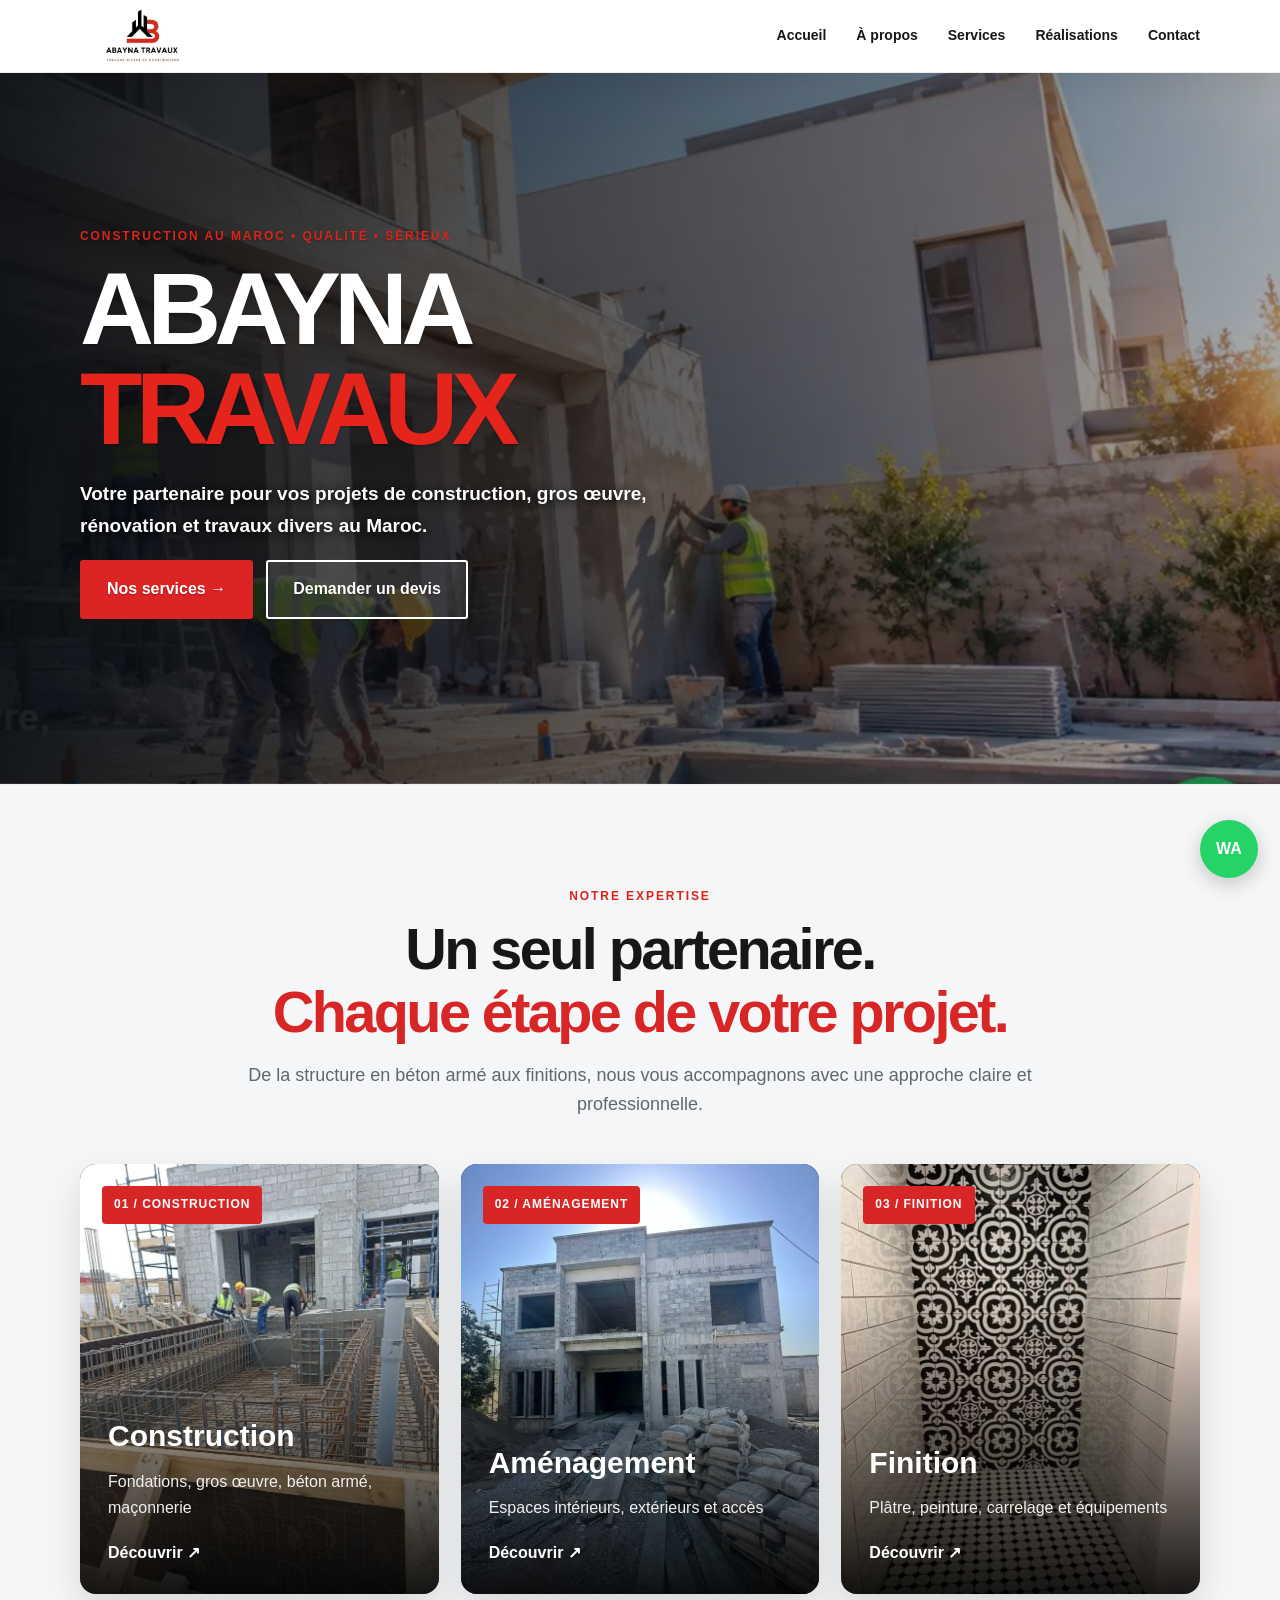
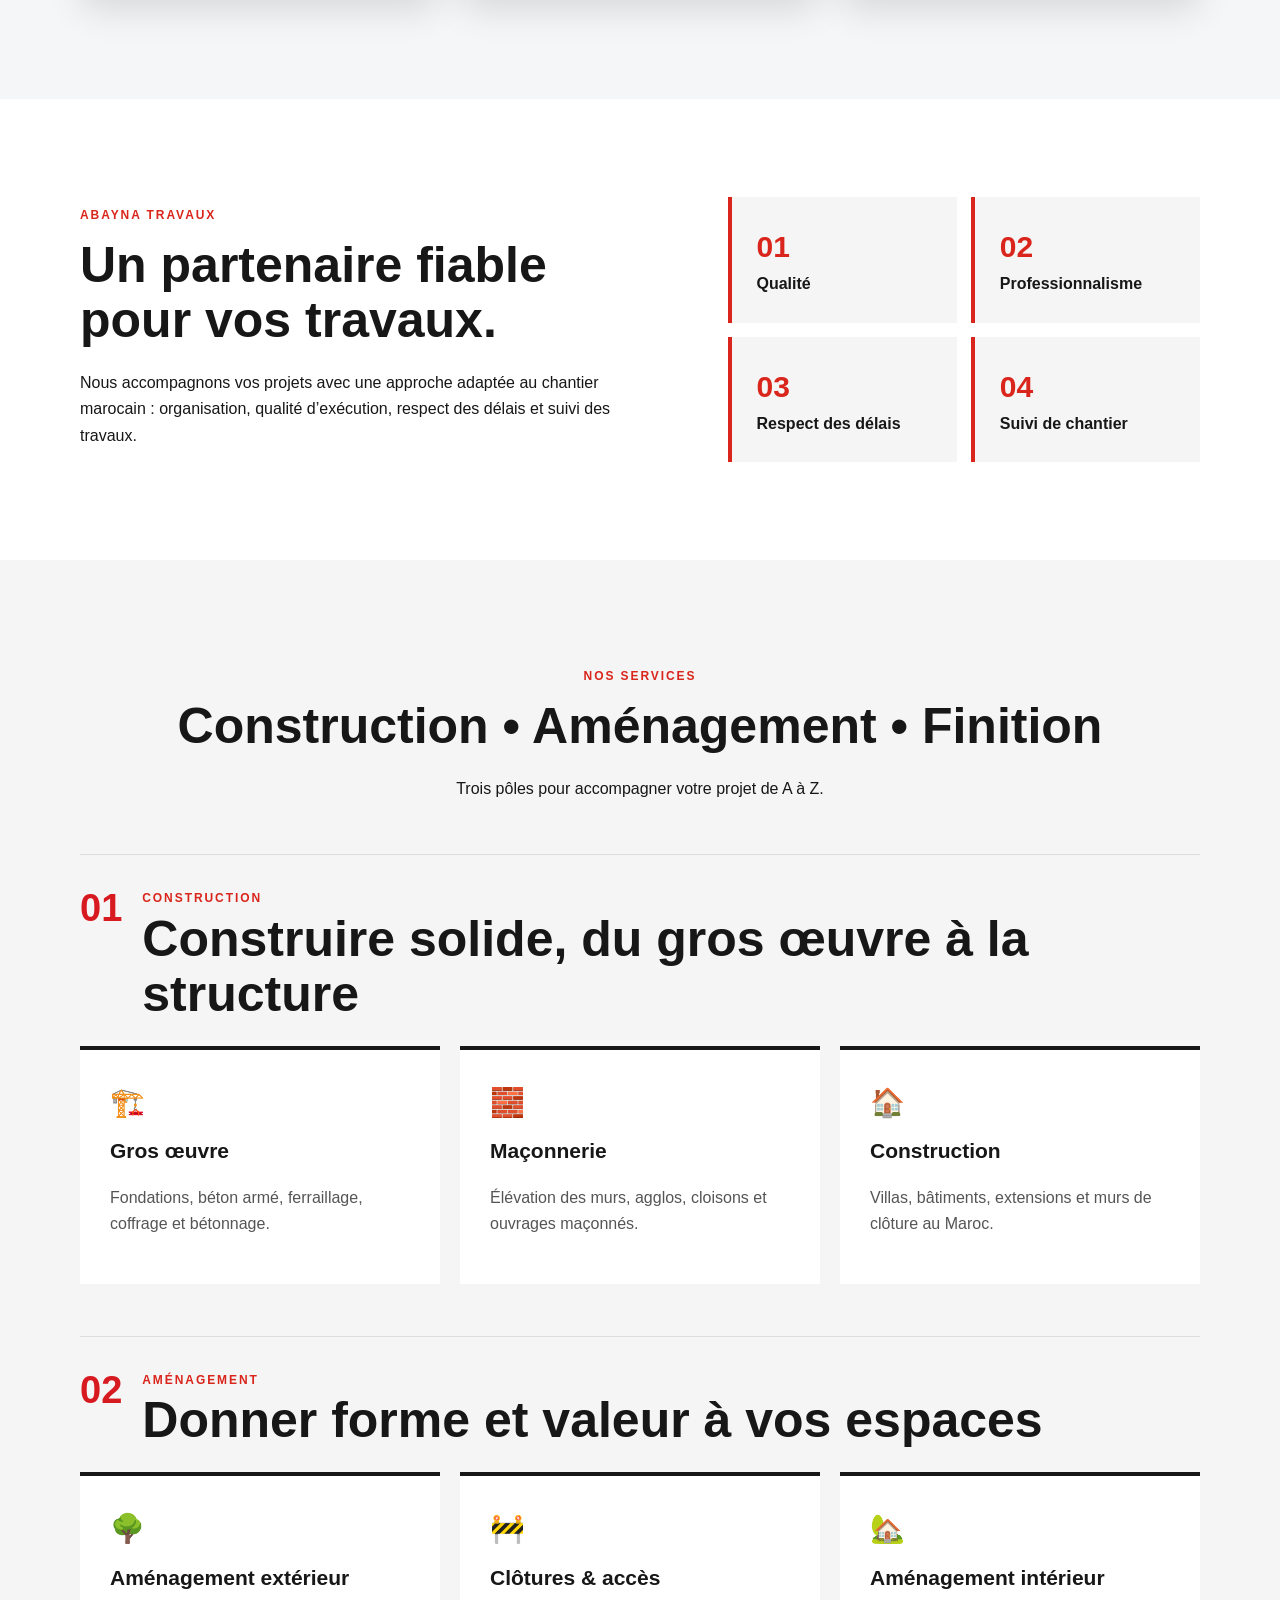
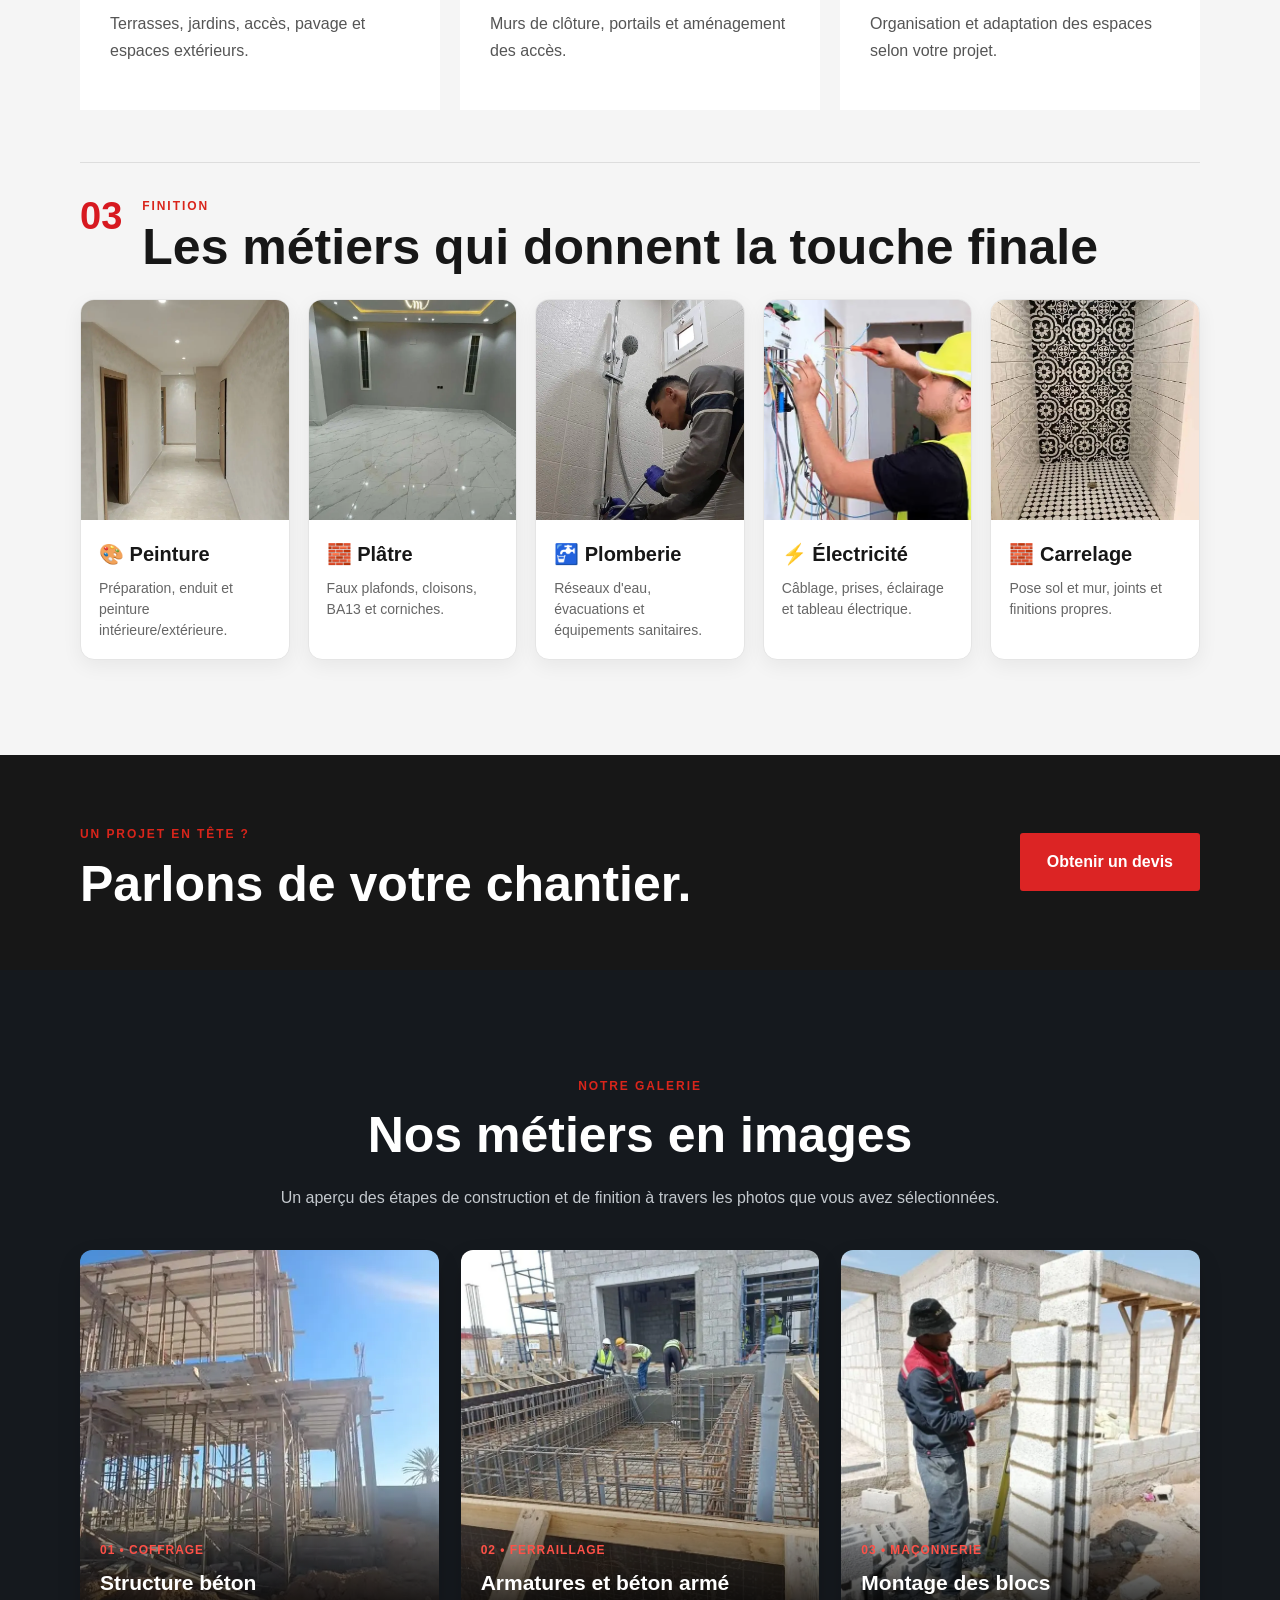
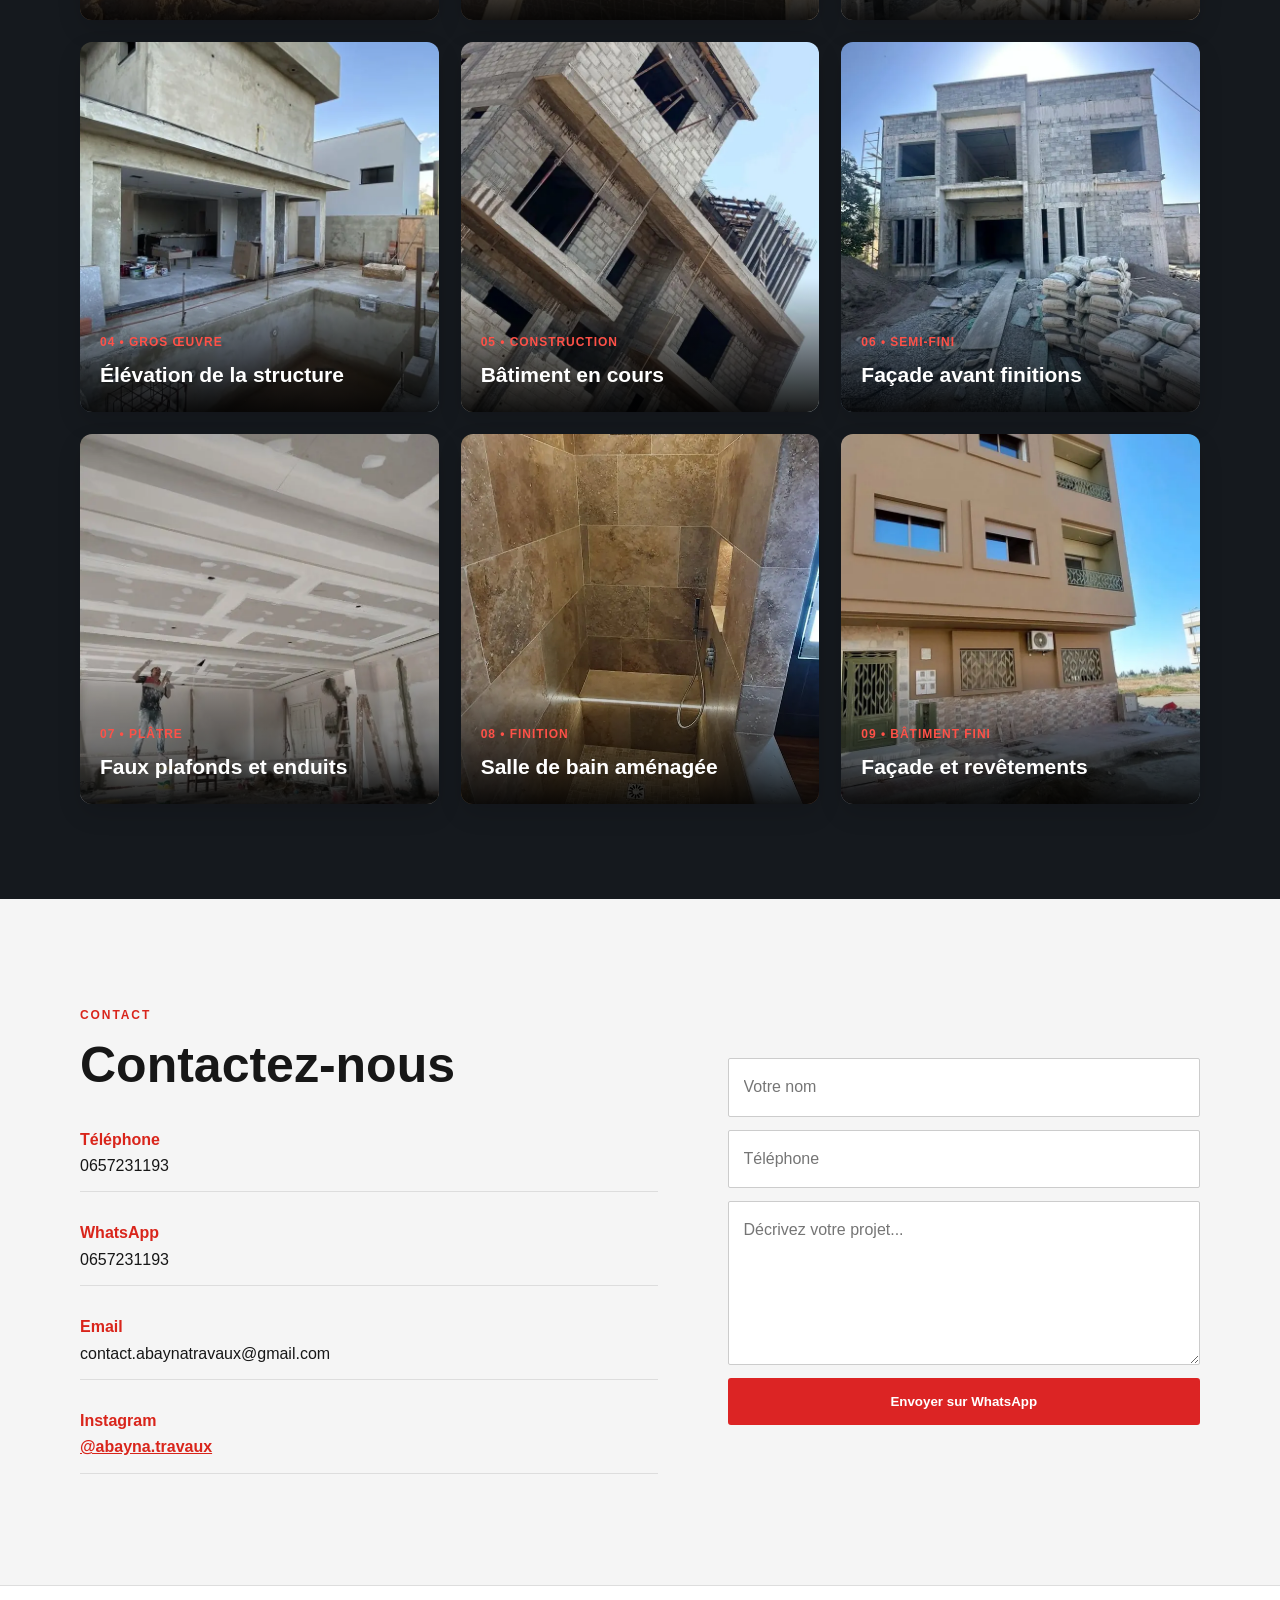
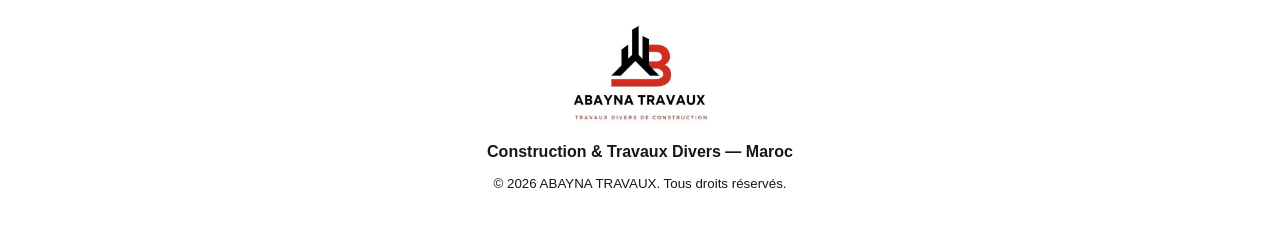
==== commit b0fb4c08: "Add files via upload" ====
--- a/index.html
+++ b/index.html
@@ -2,41 +2,42 @@
 
 <html lang="fr">
 <head>
+<link rel="preload" as="image" href="hero-nouveau.webp" fetchpriority="high"/>
 <meta charset="utf-8"/><meta content="width=device-width,initial-scale=1" name="viewport"/>
 <title>ABAYNA TRAVAUX | Construction, Aménagement &amp; Finition</title>
 <meta content="ABAYNA TRAVAUX — Construction, gros œuvre, rénovation et finitions au Maroc." name="description"/>
 <link href="style.css" rel="stylesheet"/>
 </head>
 <body>
-<header><div class="nav wrap"><a class="brand" href="#accueil"><img alt="ABAYNA TRAVAUX" src="logo.jpg"/></a>
+<header><div class="nav wrap"><a class="brand" href="#accueil"><img alt="ABAYNA TRAVAUX" src="logo.webp"/></a>
 <button class="menu" onclick="document.querySelector('nav').classList.toggle('open')">☰</button>
 <nav><a href="#accueil">Accueil</a><a href="#apropos">À propos</a><a href="#services">Services</a><a href="#projets">Réalisations</a><a href="#contact">Contact</a></nav></div></header>
-<section class="hero" id="accueil" style="background-image:linear-gradient(90deg,rgba(9,13,18,.93),rgba(9,13,18,.35)),url('05-structure.jpg')">
+<section class="hero" id="accueil" style="background-image:linear-gradient(90deg,rgba(9,13,18,.93),rgba(9,13,18,.35)),url('hero-nouveau.webp')">
 <div class="wrap hero-grid"><div class="hero-text">
 <p class="tag">CONSTRUCTION AU MAROC • QUALITÉ • SÉRIEUX</p><h1>ABAYNA <span>TRAVAUX</span></h1>
 <p class="hero-description" style="color:#ffffff !important;text-shadow:0 2px 10px rgba(0,0,0,.9);font-weight:600;">Votre partenaire pour vos projets de construction, gros œuvre, rénovation et travaux divers au Maroc.</p>
 <div class="actions"><a class="btn red" href="#services">Nos services →</a><a class="btn outline" href="#contact">Demander un devis</a></div>
-</div></div></section><section class="modern-overview"><div class="wrap"><div class="overview-heading"><p class="tag">NOTRE EXPERTISE</p><h2>Un seul partenaire.<br/><span>Chaque étape de votre projet.</span></h2><p>De la structure en béton armé aux finitions, nous vous accompagnons avec une approche claire et professionnelle.</p></div><div class="overview-grid"><a class="overview-card" href="#services"><span class="overview-number">01 / CONSTRUCTION</span><img alt="Ferraillage et structure" src="02-ferraillage.jpg"/><div><h3>Construction</h3><p>Fondations, gros œuvre, béton armé, maçonnerie</p><b>Découvrir ↗</b></div></a><a class="overview-card" href="#services"><span class="overview-number">02 / AMÉNAGEMENT</span><img alt="Aménagement de maison" src="06-semi-fini.jpg"/><div><h3>Aménagement</h3><p>Espaces intérieurs, extérieurs et accès</p><b>Découvrir ↗</b></div></a><a class="overview-card" href="#services"><span class="overview-number">03 / FINITION</span><img alt="Finition salle de bain" src="finition-carrelage.jpg"/><div><h3>Finition</h3><p>Plâtre, peinture, carrelage et équipements</p><b>Découvrir ↗</b></div></a></div></div></section>
+</div></div></section><section class="modern-overview"><div class="wrap"><div class="overview-heading"><p class="tag">NOTRE EXPERTISE</p><h2>Un seul partenaire.<br/><span>Chaque étape de votre projet.</span></h2><p>De la structure en béton armé aux finitions, nous vous accompagnons avec une approche claire et professionnelle.</p></div><div class="overview-grid"><a class="overview-card" href="#services"><span class="overview-number">01 / CONSTRUCTION</span><img alt="Ferraillage et structure" src="02-ferraillage.webp"/ loading="lazy" decoding="async"><div><h3>Construction</h3><p>Fondations, gros œuvre, béton armé, maçonnerie</p><b>Découvrir ↗</b></div></a><a class="overview-card" href="#services"><span class="overview-number">02 / AMÉNAGEMENT</span><img alt="Aménagement de maison" src="06-semi-fini.webp"/ loading="lazy" decoding="async"><div><h3>Aménagement</h3><p>Espaces intérieurs, extérieurs et accès</p><b>Découvrir ↗</b></div></a><a class="overview-card" href="#services"><span class="overview-number">03 / FINITION</span><img alt="Finition salle de bain" src="finition-carrelage.webp"/ loading="lazy" decoding="async"><div><h3>Finition</h3><p>Plâtre, peinture, carrelage et équipements</p><b>Découvrir ↗</b></div></a></div></div></section>
 <section class="section" id="apropos"><div class="wrap two"><div><p class="tag">ABAYNA TRAVAUX</p><h2>Un partenaire fiable pour vos travaux.</h2><p>Nous accompagnons vos projets avec une approche adaptée au chantier marocain : organisation, qualité d’exécution, respect des délais et suivi des travaux.</p></div><div class="quality"><div><strong>01</strong><span>Qualité</span></div><div><strong>02</strong><span>Professionnalisme</span></div><div><strong>03</strong><span>Respect des délais</span></div><div><strong>04</strong><span>Suivi de chantier</span></div></div></div></section>
 <section class="section gray" id="services"><div class="wrap"><div class="center"><p class="tag">NOS SERVICES</p><h2>Construction • Aménagement • Finition</h2><p>Trois pôles pour accompagner votre projet de A à Z.</p></div>
 <div class="service-block"><div class="service-title"><span class="service-num">01</span><div><p class="tag">CONSTRUCTION</p><h2>Construire solide, du gros œuvre à la structure</h2></div></div><div class="cards"><article><div class="icon">🏗️</div><h3>Gros œuvre</h3><p>Fondations, béton armé, ferraillage, coffrage et bétonnage.</p></article><article><div class="icon">🧱</div><h3>Maçonnerie</h3><p>Élévation des murs, agglos, cloisons et ouvrages maçonnés.</p></article><article><div class="icon">🏠</div><h3>Construction</h3><p>Villas, bâtiments, extensions et murs de clôture au Maroc.</p></article></div></div>
 <div class="service-block"><div class="service-title"><span class="service-num">02</span><div><p class="tag">AMÉNAGEMENT</p><h2>Donner forme et valeur à vos espaces</h2></div></div><div class="cards"><article><div class="icon">🌳</div><h3>Aménagement extérieur</h3><p>Terrasses, jardins, accès, pavage et espaces extérieurs.</p></article><article><div class="icon">🚧</div><h3>Clôtures &amp; accès</h3><p>Murs de clôture, portails et aménagement des accès.</p></article><article><div class="icon">🏡</div><h3>Aménagement intérieur</h3><p>Organisation et adaptation des espaces selon votre projet.</p></article></div></div>
-<div class="service-block"><div class="service-title"><span class="service-num">03</span><div><p class="tag">FINITION</p><h2>Les métiers qui donnent la touche finale</h2></div></div><div class="finish-grid"><article class="finish-card"><img alt="Peinture bâtiment au Maroc" src="finition-peinture.jpg"/><div><h3>🎨 Peinture</h3><p>Préparation, enduit et peinture intérieure/extérieure.</p></div></article><article class="finish-card"><img alt="Plâtre et faux plafond" src="finition-platre.jpg"/><div><h3>🧱 Plâtre</h3><p>Faux plafonds, cloisons, BA13 et corniches.</p></div></article><article class="finish-card"><img alt="Plomberie maison au Maroc" src="finition-plomberie.jpg"/><div><h3>🚰 Plomberie</h3><p>Réseaux d'eau, évacuations et équipements sanitaires.</p></div></article><article class="finish-card"><img alt="Électricité maison au Maroc" src="finition-electricite.jpg"/><div><h3>⚡ Électricité</h3><p>Câblage, prises, éclairage et tableau électrique.</p></div></article><article class="finish-card"><img alt="Pose de carrelage au Maroc" src="finition-carrelage.jpg"/><div><h3>🧱 Carrelage</h3><p>Pose sol et mur, joints et finitions propres.</p></div></article></div></div>
+<div class="service-block"><div class="service-title"><span class="service-num">03</span><div><p class="tag">FINITION</p><h2>Les métiers qui donnent la touche finale</h2></div></div><div class="finish-grid"><article class="finish-card"><img alt="Peinture bâtiment au Maroc" src="finition-peinture.webp"/ loading="lazy" decoding="async"><div><h3>🎨 Peinture</h3><p>Préparation, enduit et peinture intérieure/extérieure.</p></div></article><article class="finish-card"><img alt="Plâtre et faux plafond" src="finition-platre.webp"/ loading="lazy" decoding="async"><div><h3>🧱 Plâtre</h3><p>Faux plafonds, cloisons, BA13 et corniches.</p></div></article><article class="finish-card"><img alt="Plomberie maison au Maroc" src="finition-plomberie.webp"/ loading="lazy" decoding="async"><div><h3>🚰 Plomberie</h3><p>Réseaux d'eau, évacuations et équipements sanitaires.</p></div></article><article class="finish-card"><img alt="Électricité maison au Maroc" src="finition-electricite.webp"/ loading="lazy" decoding="async"><div><h3>⚡ Électricité</h3><p>Câblage, prises, éclairage et tableau électrique.</p></div></article><article class="finish-card"><img alt="Pose de carrelage au Maroc" src="finition-carrelage.webp"/ loading="lazy" decoding="async"><div><h3>🧱 Carrelage</h3><p>Pose sol et mur, joints et finitions propres.</p></div></article></div></div>
 </div></section>
 
 <section class="cta"><div class="wrap cta-inner"><div><p class="tag">UN PROJET EN TÊTE ?</p><h2>Parlons de votre chantier.</h2></div><a class="btn red" href="#contact">Obtenir un devis</a></div></section>
-<section class="section gallery-section" id="projets"><div class="wrap"><div class="center"><p class="tag">NOTRE GALERIE</p><h2>Nos métiers en images</h2><p class="gallery-intro">Un aperçu des étapes de construction et de finition à travers les photos que vous avez sélectionnées.</p></div><div class="abayna-work-grid"><figure class="abayna-work"><img alt="01 • COFFRAGE — Structure béton" loading="lazy" src="01-coffrage.jpg"/><figcaption><span>01 • COFFRAGE</span><strong>Structure béton</strong></figcaption></figure>
-<figure class="abayna-work"><img alt="02 • FERRAILLAGE — Armatures et béton armé" loading="lazy" src="02-ferraillage.jpg"/><figcaption><span>02 • FERRAILLAGE</span><strong>Armatures et béton armé</strong></figcaption></figure>
-<figure class="abayna-work"><img alt="03 • MAÇONNERIE — Montage des blocs" loading="lazy" src="03-maconnerie.jpg"/><figcaption><span>03 • MAÇONNERIE</span><strong>Montage des blocs</strong></figcaption></figure>
-<figure class="abayna-work"><img alt="04 • GROS ŒUVRE — Élévation de la structure" loading="lazy" src="04-gros-oeuvre.jpg"/><figcaption><span>04 • GROS ŒUVRE</span><strong>Élévation de la structure</strong></figcaption></figure>
-<figure class="abayna-work"><img alt="05 • CONSTRUCTION — Bâtiment en cours" loading="lazy" src="05-structure.jpg"/><figcaption><span>05 • CONSTRUCTION</span><strong>Bâtiment en cours</strong></figcaption></figure>
-<figure class="abayna-work"><img alt="06 • SEMI-FINI — Façade avant finitions" loading="lazy" src="06-semi-fini.jpg"/><figcaption><span>06 • SEMI-FINI</span><strong>Façade avant finitions</strong></figcaption></figure>
-<figure class="abayna-work"><img alt="07 • PLÂTRE — Faux plafonds et enduits" loading="lazy" src="07-platre.jpg"/><figcaption><span>07 • PLÂTRE</span><strong>Faux plafonds et enduits</strong></figcaption></figure>
-<figure class="abayna-work"><img alt="08 • FINITION — Salle de bain aménagée" loading="lazy" src="08-finition.jpg"/><figcaption><span>08 • FINITION</span><strong>Salle de bain aménagée</strong></figcaption></figure>
-<figure class="abayna-work"><img alt="09 • BÂTIMENT FINI — Façade et revêtements" loading="lazy" src="09-batiment-fini.jpg"/><figcaption><span>09 • BÂTIMENT FINI</span><strong>Façade et revêtements</strong></figcaption></figure></div></div></section>
+<section class="section gallery-section" id="projets"><div class="wrap"><div class="center"><p class="tag">NOTRE GALERIE</p><h2>Nos métiers en images</h2><p class="gallery-intro">Un aperçu des étapes de construction et de finition à travers les photos que vous avez sélectionnées.</p></div><div class="abayna-work-grid"><figure class="abayna-work"><img alt="01 • COFFRAGE — Structure béton" loading="lazy" src="01-coffrage.webp"/><figcaption><span>01 • COFFRAGE</span><strong>Structure béton</strong></figcaption></figure>
+<figure class="abayna-work"><img alt="02 • FERRAILLAGE — Armatures et béton armé" loading="lazy" src="02-ferraillage.webp"/><figcaption><span>02 • FERRAILLAGE</span><strong>Armatures et béton armé</strong></figcaption></figure>
+<figure class="abayna-work"><img alt="03 • MAÇONNERIE — Montage des blocs" loading="lazy" src="03-maconnerie.webp"/><figcaption><span>03 • MAÇONNERIE</span><strong>Montage des blocs</strong></figcaption></figure>
+<figure class="abayna-work"><img alt="04 • GROS ŒUVRE — Élévation de la structure" loading="lazy" src="04-gros-oeuvre.webp"/><figcaption><span>04 • GROS ŒUVRE</span><strong>Élévation de la structure</strong></figcaption></figure>
+<figure class="abayna-work"><img alt="05 • CONSTRUCTION — Bâtiment en cours" loading="lazy" src="05-structure.webp"/><figcaption><span>05 • CONSTRUCTION</span><strong>Bâtiment en cours</strong></figcaption></figure>
+<figure class="abayna-work"><img alt="06 • SEMI-FINI — Façade avant finitions" loading="lazy" src="06-semi-fini.webp"/><figcaption><span>06 • SEMI-FINI</span><strong>Façade avant finitions</strong></figcaption></figure>
+<figure class="abayna-work"><img alt="07 • PLÂTRE — Faux plafonds et enduits" loading="lazy" src="07-platre.webp"/><figcaption><span>07 • PLÂTRE</span><strong>Faux plafonds et enduits</strong></figcaption></figure>
+<figure class="abayna-work"><img alt="08 • FINITION — Salle de bain aménagée" loading="lazy" src="08-finition.webp"/><figcaption><span>08 • FINITION</span><strong>Salle de bain aménagée</strong></figcaption></figure>
+<figure class="abayna-work"><img alt="09 • BÂTIMENT FINI — Façade et revêtements" loading="lazy" src="09-batiment-fini.webp"/><figcaption><span>09 • BÂTIMENT FINI</span><strong>Façade et revêtements</strong></figcaption></figure></div></div></section>
 <section class="section gray" id="contact"><div class="wrap two"><div><p class="tag">CONTACT</p><h2>Contactez-nous</h2><p class="contact"><b>Téléphone</b><br/>0657231193</p><p class="contact"><b>WhatsApp</b><br/>0657231193</p><p class="contact"><b>Email</b><br/>contact.abaynatravaux@gmail.com</p><p class="contact"><b>Instagram</b><br/><a href="https://www.instagram.com/abayna.travaux/" target="_blank">@abayna.travaux</a></p></div>
 <form onsubmit="send(event)"><input id="n" placeholder="Votre nom" required=""/><input id="p" placeholder="Téléphone" required=""/><textarea id="m" placeholder="Décrivez votre projet..." required="" rows="5"></textarea><button class="btn red">Envoyer sur WhatsApp</button></form></div></section>
-<footer><div class="wrap"><img alt="ABAYNA TRAVAUX" src="logo.jpg"/><p>Construction &amp; Travaux Divers — Maroc</p><small>© 2026 ABAYNA TRAVAUX. Tous droits réservés.</small></div></footer>
+<footer><div class="wrap"><img alt="ABAYNA TRAVAUX" src="logo.webp"/><p>Construction &amp; Travaux Divers — Maroc</p><small>© 2026 ABAYNA TRAVAUX. Tous droits réservés.</small></div></footer>
 <a class="wa" href="https://wa.me/212657231193" target="_blank">WA</a>
 <script>function send(e){e.preventDefault();let t='Bonjour ABAYNA TRAVAUX,%0A%0ANom: '+encodeURIComponent(n.value)+'%0ATéléphone: '+encodeURIComponent(p.value)+'%0AProjet: '+encodeURIComponent(m.value);location.href='https://wa.me/212657231193?text='+t}</script>
 </body></html>
